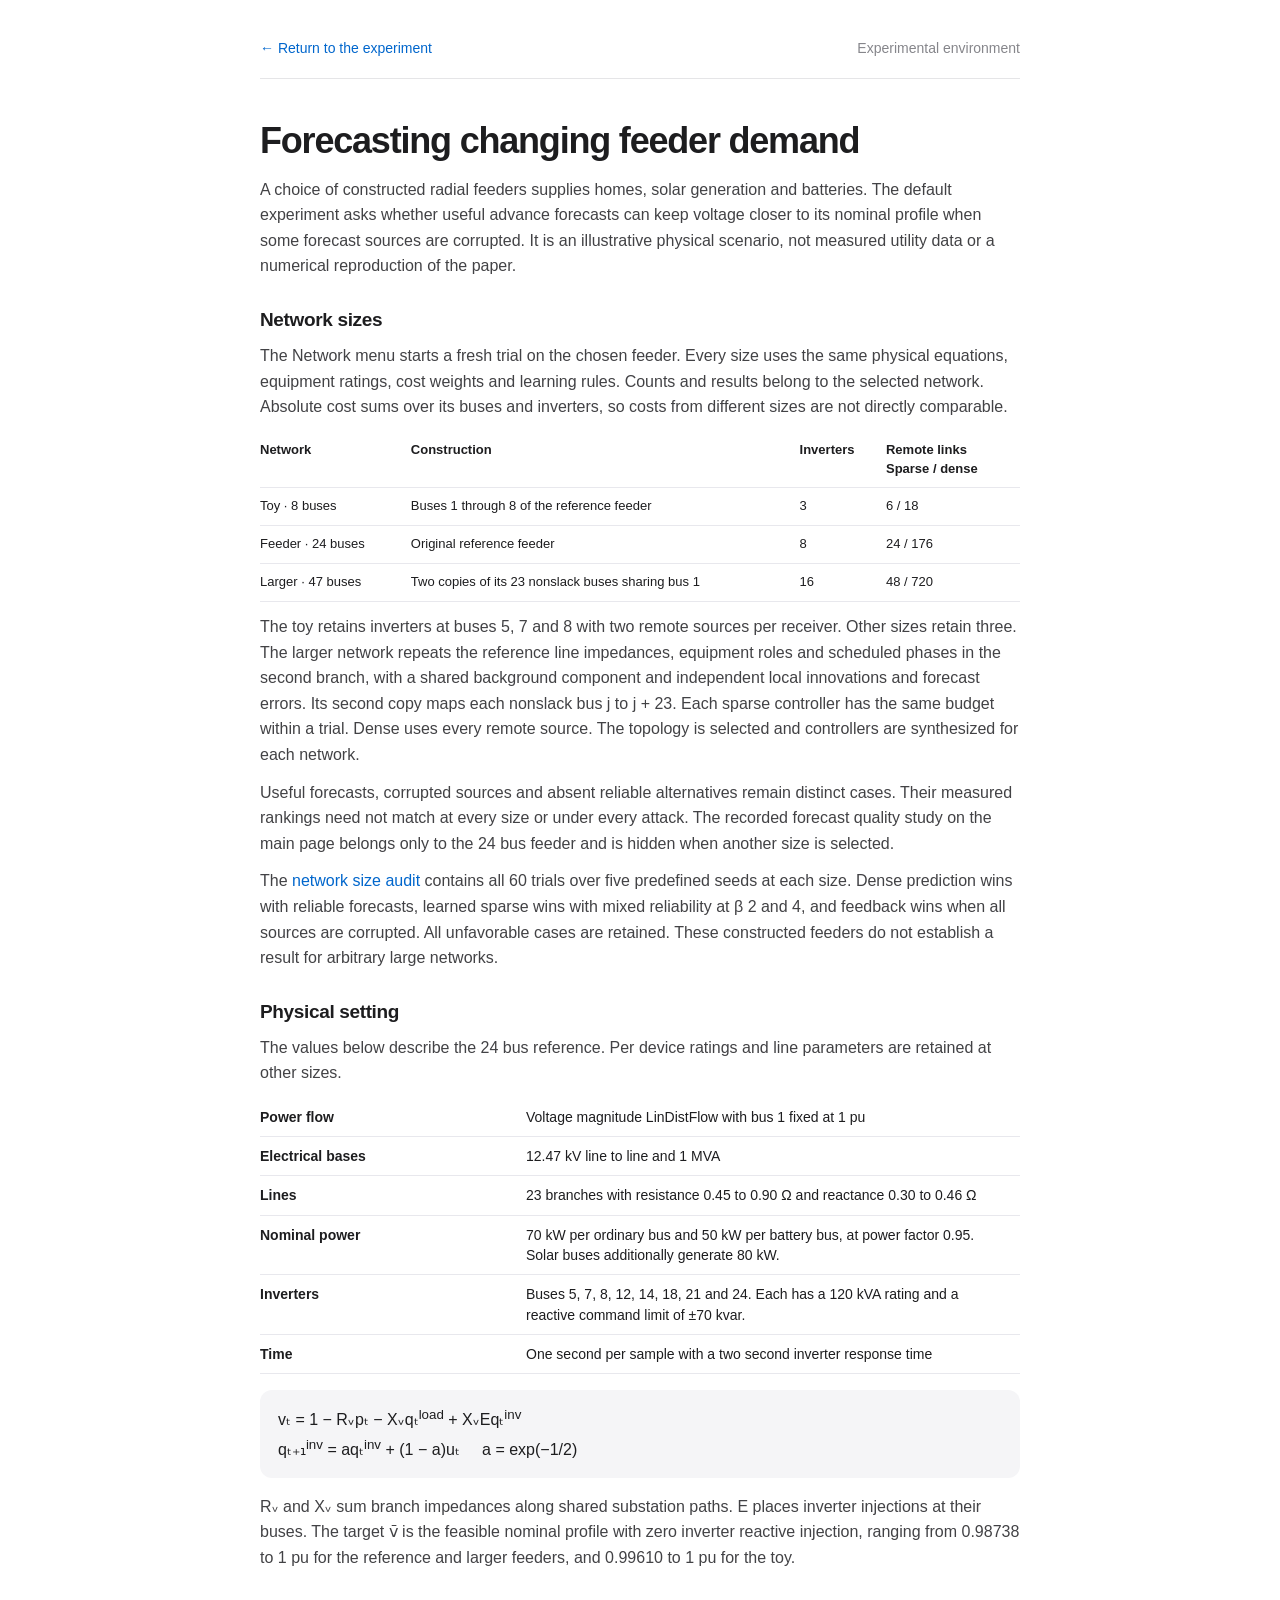
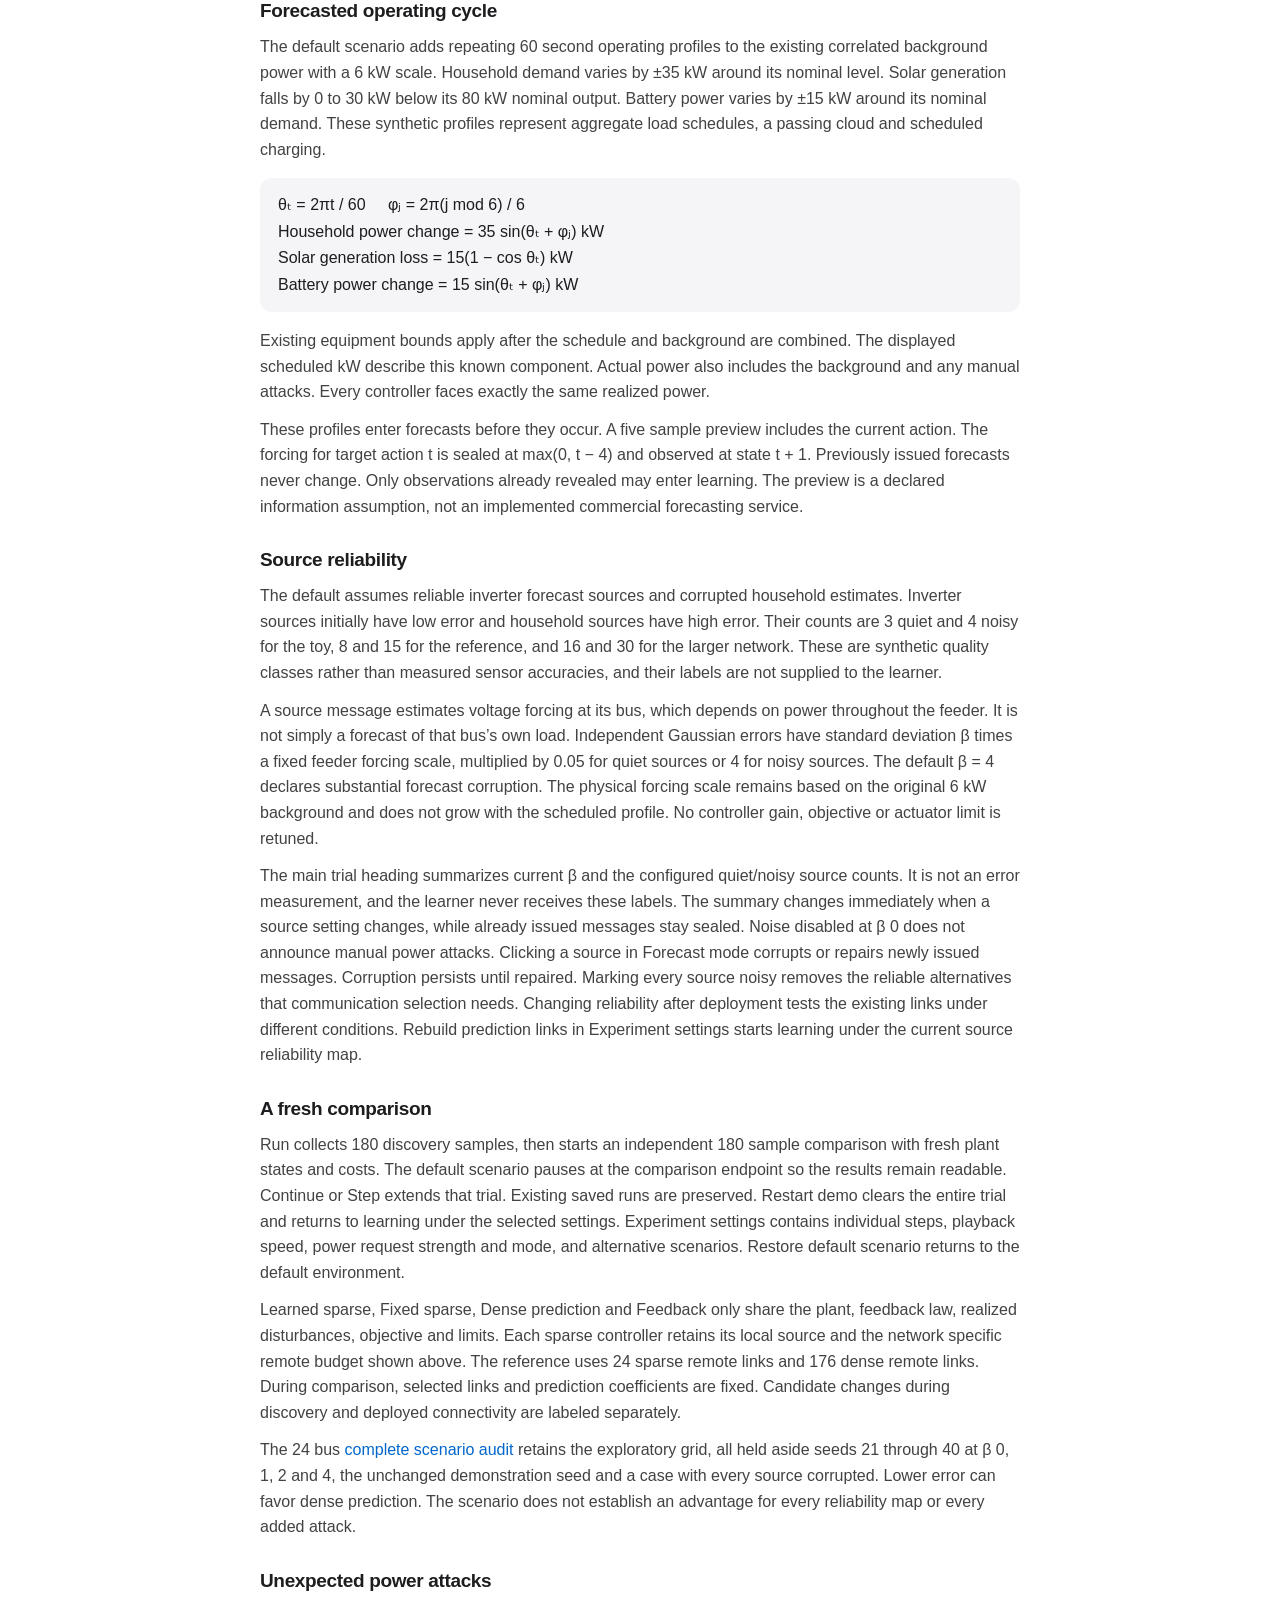
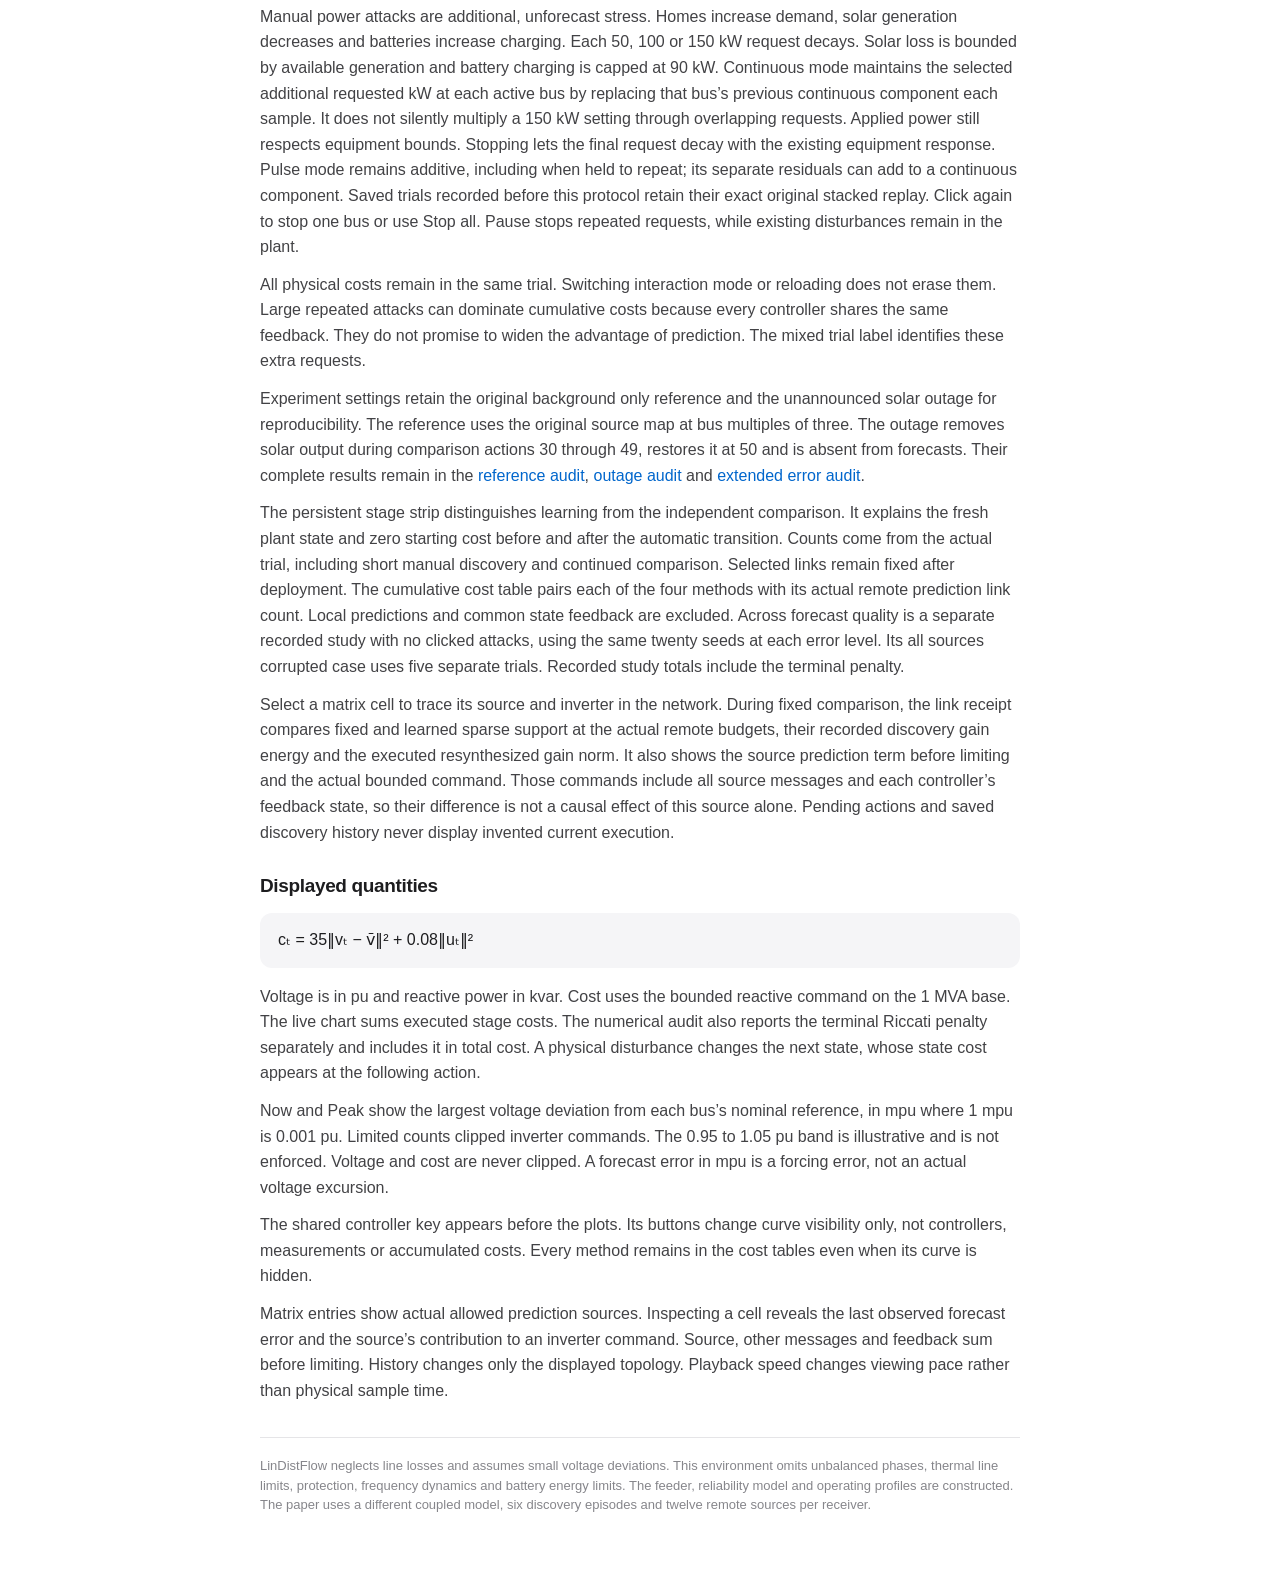
==== environment.html @ 459e8743 "Add selectable 8, 24 and 47 bus experiments with scoped replay and measured audits" ====
<!doctype html>
<html lang="en">
<head>
<meta charset="utf-8">
<meta name="viewport" content="width=device-width, initial-scale=1">
<meta name="description" content="Experimental environment for the interactive LinDistFlow feeder demo.">
<title>Experimental environment · Keeping the Grid Steady</title>
<style>
:root{font-family:-apple-system,BlinkMacSystemFont,"Segoe UI",sans-serif;color:#1d1d1f;background:#fff;font-synthesis:none}*{box-sizing:border-box}body{margin:0;padding:40px 24px 60px}main{max-width:760px;margin:auto}nav{display:flex;justify-content:space-between;align-items:center;font-size:14px;border-bottom:1px solid #e5e5e7;padding-bottom:22px;margin-bottom:42px}a{color:#0066cc;text-decoration:none}a:hover{text-decoration:underline}nav span{color:#86868b}h1{font-size:36px;letter-spacing:-1.2px;line-height:1.1;font-weight:650;margin:0 0 16px}p{font-size:16px;line-height:1.6;margin:12px 0;color:#424245}h2{font-size:19px;letter-spacing:-.35px;margin:30px 0 10px}table{width:100%;border-collapse:collapse;font-size:14px;line-height:1.45}th,td{text-align:left;vertical-align:top;border-bottom:1px solid #e8e8ed;padding:9px 12px 9px 0}th{font-weight:600;width:35%}.network-scenarios th{width:auto}.network-scenarios{font-size:13px}.equation{font-size:16px;line-height:1.65;background:#f5f5f7;border-radius:12px;padding:14px 18px;margin:16px 0;font-variant-numeric:tabular-nums}footer{margin-top:34px;padding-top:18px;border-top:1px solid #e5e5e7;color:#86868b;font-size:13px;line-height:1.5}@media(max-width:520px){body{padding:24px 20px}h1{font-size:30px}nav{margin-bottom:30px}th{width:40%}.equation{font-size:14px;overflow-x:auto}}@media print{body{padding:0}nav{margin-bottom:20px}h1{font-size:28px}h2{margin-top:20px}p{font-size:11pt}table,footer{font-size:10pt}.equation{font-size:11pt}a{color:inherit}main{max-width:none}}
</style>
</head>
<body><main>
<nav><a href="./">← Return to the experiment</a><span>Experimental environment</span></nav>
<h1>Forecasting changing feeder demand</h1>
<p>A choice of constructed radial feeders supplies homes, solar generation and batteries. The default experiment asks whether useful advance forecasts can keep voltage closer to its nominal profile when some forecast sources are corrupted. It is an illustrative physical scenario, not measured utility data or a numerical reproduction of the paper.</p>
<h2>Network sizes</h2>
<p>The Network menu starts a fresh trial on the chosen feeder. Every size uses the same physical equations, equipment ratings, cost weights and learning rules. Counts and results belong to the selected network. Absolute cost sums over its buses and inverters, so costs from different sizes are not directly comparable.</p>
<table class="network-scenarios" aria-label="Network scenarios"><thead><tr><th>Network</th><th>Construction</th><th>Inverters</th><th>Remote links<br>Sparse / dense</th></tr></thead><tbody>
<tr><td>Toy · 8 buses</td><td>Buses 1 through 8 of the reference feeder</td><td>3</td><td>6 / 18</td></tr>
<tr><td>Feeder · 24 buses</td><td>Original reference feeder</td><td>8</td><td>24 / 176</td></tr>
<tr><td>Larger · 47 buses</td><td>Two copies of its 23 nonslack buses sharing bus 1</td><td>16</td><td>48 / 720</td></tr>
</tbody></table>
<p>The toy retains inverters at buses 5, 7 and 8 with two remote sources per receiver. Other sizes retain three. The larger network repeats the reference line impedances, equipment roles and scheduled phases in the second branch, with a shared background component and independent local innovations and forecast errors. Its second copy maps each nonslack bus j to j + 23. Each sparse controller has the same budget within a trial. Dense uses every remote source. The topology is selected and controllers are synthesized for each network.</p>
<p>Useful forecasts, corrupted sources and absent reliable alternatives remain distinct cases. Their measured rankings need not match at every size or under every attack. The recorded forecast quality study on the main page belongs only to the 24 bus feeder and is hidden when another size is selected.</p>
<p>The <a href="benchmark-network-scenarios.json">network size audit</a> contains all 60 trials over five predefined seeds at each size. Dense prediction wins with reliable forecasts, learned sparse wins with mixed reliability at β 2 and 4, and feedback wins when all sources are corrupted. All unfavorable cases are retained. These constructed feeders do not establish a result for arbitrary large networks.</p>
<h2>Physical setting</h2>
<p>The values below describe the 24 bus reference. Per device ratings and line parameters are retained at other sizes.</p>
<table aria-label="Feeder parameters">
<tr><th>Power flow</th><td>Voltage magnitude LinDistFlow with bus 1 fixed at 1 pu</td></tr>
<tr><th>Electrical bases</th><td>12.47 kV line to line and 1 MVA</td></tr>
<tr><th>Lines</th><td>23 branches with resistance 0.45 to 0.90 Ω and reactance 0.30 to 0.46 Ω</td></tr>
<tr><th>Nominal power</th><td>70 kW per ordinary bus and 50 kW per battery bus, at power factor 0.95. Solar buses additionally generate 80 kW.</td></tr>
<tr><th>Inverters</th><td>Buses 5, 7, 8, 12, 14, 18, 21 and 24. Each has a 120 kVA rating and a reactive command limit of ±70 kvar.</td></tr>
<tr><th>Time</th><td>One second per sample with a two second inverter response time</td></tr>
</table>
<div class="equation">vₜ = 1 − Rᵥpₜ − Xᵥqₜ<sup>load</sup> + XᵥEqₜ<sup>inv</sup><br>qₜ₊₁<sup>inv</sup> = aqₜ<sup>inv</sup> + (1 − a)uₜ &nbsp; &nbsp; a = exp(−1/2)</div>
<p>Rᵥ and Xᵥ sum branch impedances along shared substation paths. E places inverter injections at their buses. The target v̄ is the feasible nominal profile with zero inverter reactive injection, ranging from 0.98738 to 1 pu for the reference and larger feeders, and 0.99610 to 1 pu for the toy.</p>
<h2>Forecasted operating cycle</h2>
<p>The default scenario adds repeating 60 second operating profiles to the existing correlated background power with a 6 kW scale. Household demand varies by ±35 kW around its nominal level. Solar generation falls by 0 to 30 kW below its 80 kW nominal output. Battery power varies by ±15 kW around its nominal demand. These synthetic profiles represent aggregate load schedules, a passing cloud and scheduled charging.</p>
<div class="equation">θₜ = 2πt / 60 &nbsp; &nbsp; φⱼ = 2π(j mod 6) / 6<br>Household power change = 35 sin(θₜ + φⱼ) kW<br>Solar generation loss = 15(1 − cos θₜ) kW<br>Battery power change = 15 sin(θₜ + φⱼ) kW</div>
<p>Existing equipment bounds apply after the schedule and background are combined. The displayed scheduled kW describe this known component. Actual power also includes the background and any manual attacks. Every controller faces exactly the same realized power.</p>
<p>These profiles enter forecasts before they occur. A five sample preview includes the current action. The forcing for target action t is sealed at max(0, t − 4) and observed at state t + 1. Previously issued forecasts never change. Only observations already revealed may enter learning. The preview is a declared information assumption, not an implemented commercial forecasting service.</p>
<h2>Source reliability</h2>
<p>The default assumes reliable inverter forecast sources and corrupted household estimates. Inverter sources initially have low error and household sources have high error. Their counts are 3 quiet and 4 noisy for the toy, 8 and 15 for the reference, and 16 and 30 for the larger network. These are synthetic quality classes rather than measured sensor accuracies, and their labels are not supplied to the learner.</p>
<p>A source message estimates voltage forcing at its bus, which depends on power throughout the feeder. It is not simply a forecast of that bus’s own load. Independent Gaussian errors have standard deviation β times a fixed feeder forcing scale, multiplied by 0.05 for quiet sources or 4 for noisy sources. The default β = 4 declares substantial forecast corruption. The physical forcing scale remains based on the original 6 kW background and does not grow with the scheduled profile. No controller gain, objective or actuator limit is retuned.</p>
<p>The main trial heading summarizes current β and the configured quiet/noisy source counts. It is not an error measurement, and the learner never receives these labels. The summary changes immediately when a source setting changes, while already issued messages stay sealed. Noise disabled at β 0 does not announce manual power attacks. Clicking a source in Forecast mode corrupts or repairs newly issued messages. Corruption persists until repaired. Marking every source noisy removes the reliable alternatives that communication selection needs. Changing reliability after deployment tests the existing links under different conditions. Rebuild prediction links in Experiment settings starts learning under the current source reliability map.</p>
<h2>A fresh comparison</h2>
<p>Run collects 180 discovery samples, then starts an independent 180 sample comparison with fresh plant states and costs. The default scenario pauses at the comparison endpoint so the results remain readable. Continue or Step extends that trial. Existing saved runs are preserved. Restart demo clears the entire trial and returns to learning under the selected settings. Experiment settings contains individual steps, playback speed, power request strength and mode, and alternative scenarios. Restore default scenario returns to the default environment.</p>
<p>Learned sparse, Fixed sparse, Dense prediction and Feedback only share the plant, feedback law, realized disturbances, objective and limits. Each sparse controller retains its local source and the network specific remote budget shown above. The reference uses 24 sparse remote links and 176 dense remote links. During comparison, selected links and prediction coefficients are fixed. Candidate changes during discovery and deployed connectivity are labeled separately.</p>
<p>The 24 bus <a href="benchmark-forecasted-scenario.json">complete scenario audit</a> retains the exploratory grid, all held aside seeds 21 through 40 at β 0, 1, 2 and 4, the unchanged demonstration seed and a case with every source corrupted. Lower error can favor dense prediction. The scenario does not establish an advantage for every reliability map or every added attack.</p>
<h2>Unexpected power attacks</h2>
<p>Manual power attacks are additional, unforecast stress. Homes increase demand, solar generation decreases and batteries increase charging. Each 50, 100 or 150 kW request decays. Solar loss is bounded by available generation and battery charging is capped at 90 kW. Continuous mode maintains the selected additional requested kW at each active bus by replacing that bus’s previous continuous component each sample. It does not silently multiply a 150 kW setting through overlapping requests. Applied power still respects equipment bounds. Stopping lets the final request decay with the existing equipment response. Pulse mode remains additive, including when held to repeat; its separate residuals can add to a continuous component. Saved trials recorded before this protocol retain their exact original stacked replay. Click again to stop one bus or use Stop all. Pause stops repeated requests, while existing disturbances remain in the plant.</p>
<p>All physical costs remain in the same trial. Switching interaction mode or reloading does not erase them. Large repeated attacks can dominate cumulative costs because every controller shares the same feedback. They do not promise to widen the advantage of prediction. The mixed trial label identifies these extra requests.</p>
<p>Experiment settings retain the original background only reference and the unannounced solar outage for reproducibility. The reference uses the original source map at bus multiples of three. The outage removes solar output during comparison actions 30 through 49, restores it at 50 and is absent from forecasts. Their complete results remain in the <a href="benchmark-communication.json">reference audit</a>, <a href="benchmark-stress.json">outage audit</a> and <a href="benchmark-forecast-stress.json">extended error audit</a>.</p>
<p>The persistent stage strip distinguishes learning from the independent comparison. It explains the fresh plant state and zero starting cost before and after the automatic transition. Counts come from the actual trial, including short manual discovery and continued comparison. Selected links remain fixed after deployment. The cumulative cost table pairs each of the four methods with its actual remote prediction link count. Local predictions and common state feedback are excluded. Across forecast quality is a separate recorded study with no clicked attacks, using the same twenty seeds at each error level. Its all sources corrupted case uses five separate trials. Recorded study totals include the terminal penalty.</p>
<p>Select a matrix cell to trace its source and inverter in the network. During fixed comparison, the link receipt compares fixed and learned sparse support at the actual remote budgets, their recorded discovery gain energy and the executed resynthesized gain norm. It also shows the source prediction term before limiting and the actual bounded command. Those commands include all source messages and each controller’s feedback state, so their difference is not a causal effect of this source alone. Pending actions and saved discovery history never display invented current execution.</p>
<h2>Displayed quantities</h2>
<div class="equation">cₜ = 35‖vₜ − v̄‖² + 0.08‖uₜ‖²</div>
<p>Voltage is in pu and reactive power in kvar. Cost uses the bounded reactive command on the 1 MVA base. The live chart sums executed stage costs. The numerical audit also reports the terminal Riccati penalty separately and includes it in total cost. A physical disturbance changes the next state, whose state cost appears at the following action.</p>
<p>Now and Peak show the largest voltage deviation from each bus’s nominal reference, in mpu where 1 mpu is 0.001 pu. Limited counts clipped inverter commands. The 0.95 to 1.05 pu band is illustrative and is not enforced. Voltage and cost are never clipped. A forecast error in mpu is a forcing error, not an actual voltage excursion.</p>
<p>The shared controller key appears before the plots. Its buttons change curve visibility only, not controllers, measurements or accumulated costs. Every method remains in the cost tables even when its curve is hidden.</p>
<p>Matrix entries show actual allowed prediction sources. Inspecting a cell reveals the last observed forecast error and the source’s contribution to an inverter command. Source, other messages and feedback sum before limiting. History changes only the displayed topology. Playback speed changes viewing pace rather than physical sample time.</p>
<footer>LinDistFlow neglects line losses and assumes small voltage deviations. This environment omits unbalanced phases, thermal line limits, protection, frequency dynamics and battery energy limits. The feeder, reliability model and operating profiles are constructed. The paper uses a different coupled model, six discovery episodes and twelve remote sources per receiver.</footer>
</main></body></html>
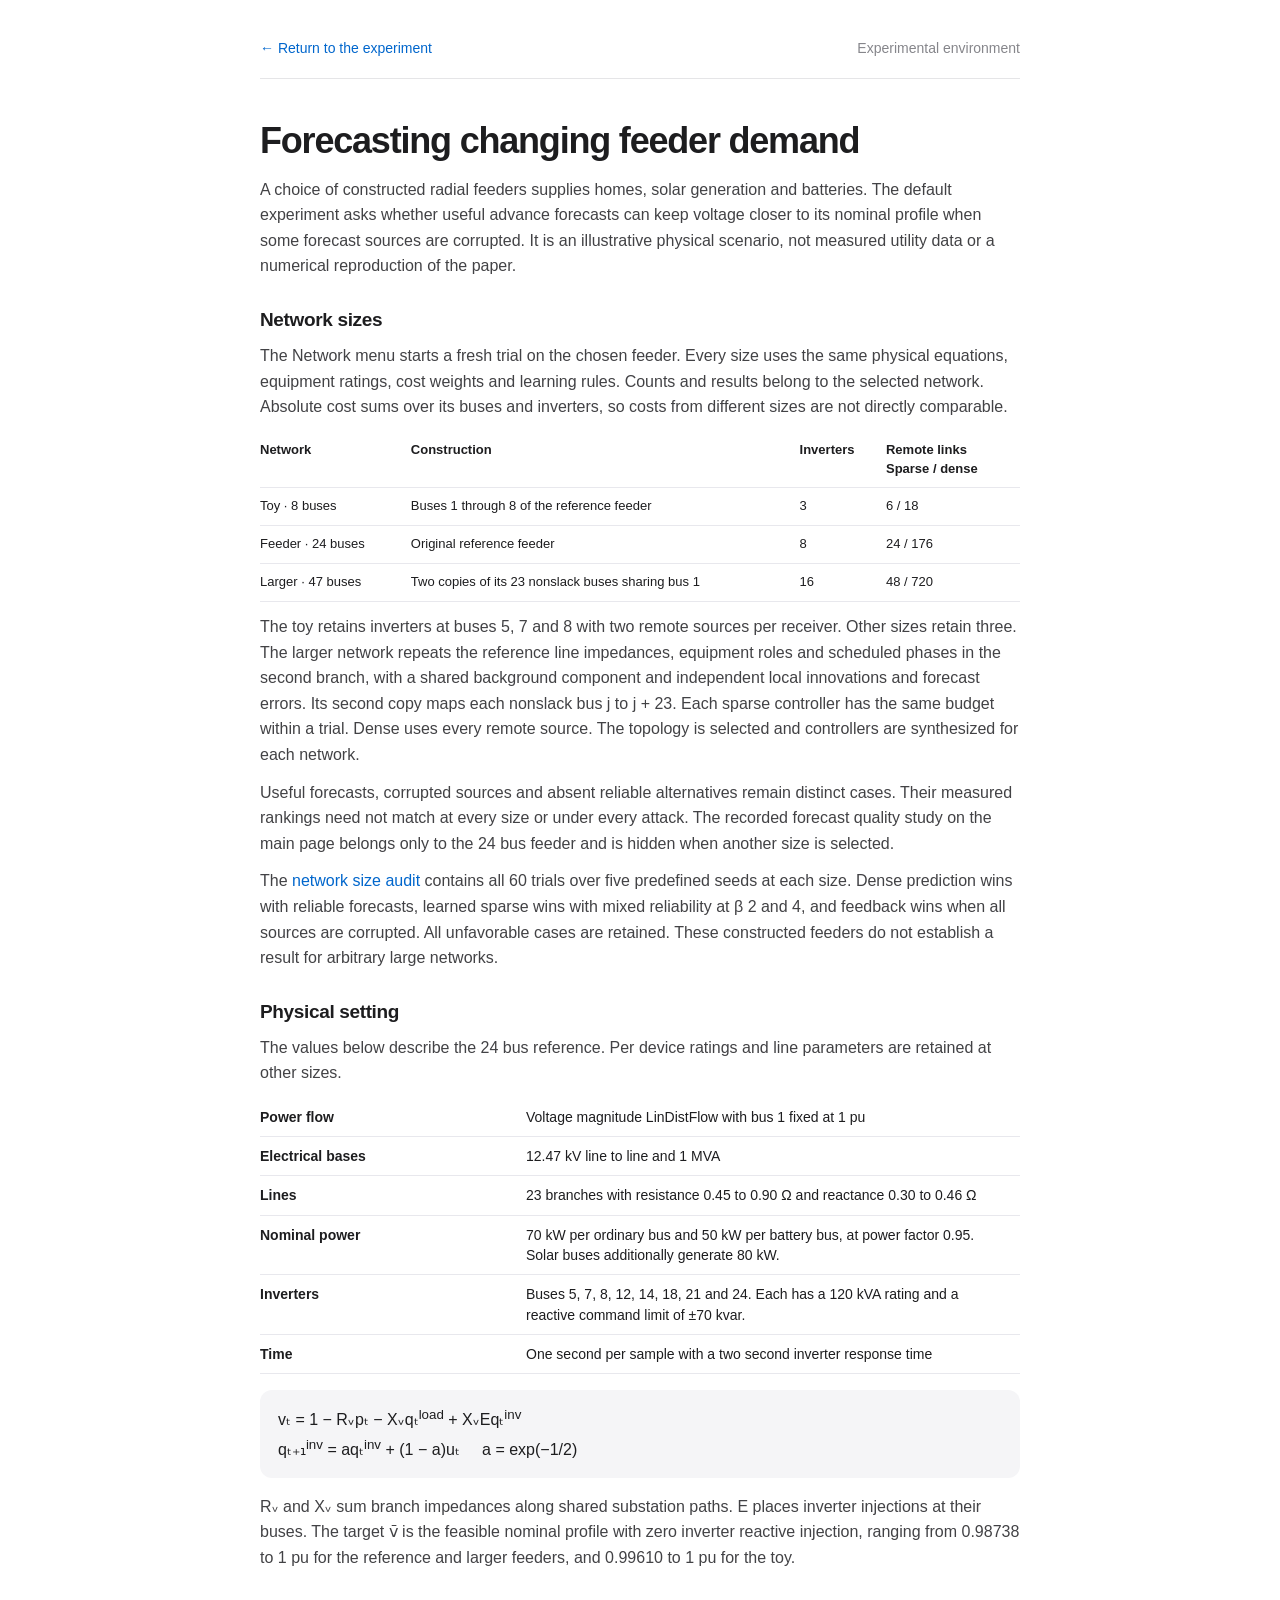
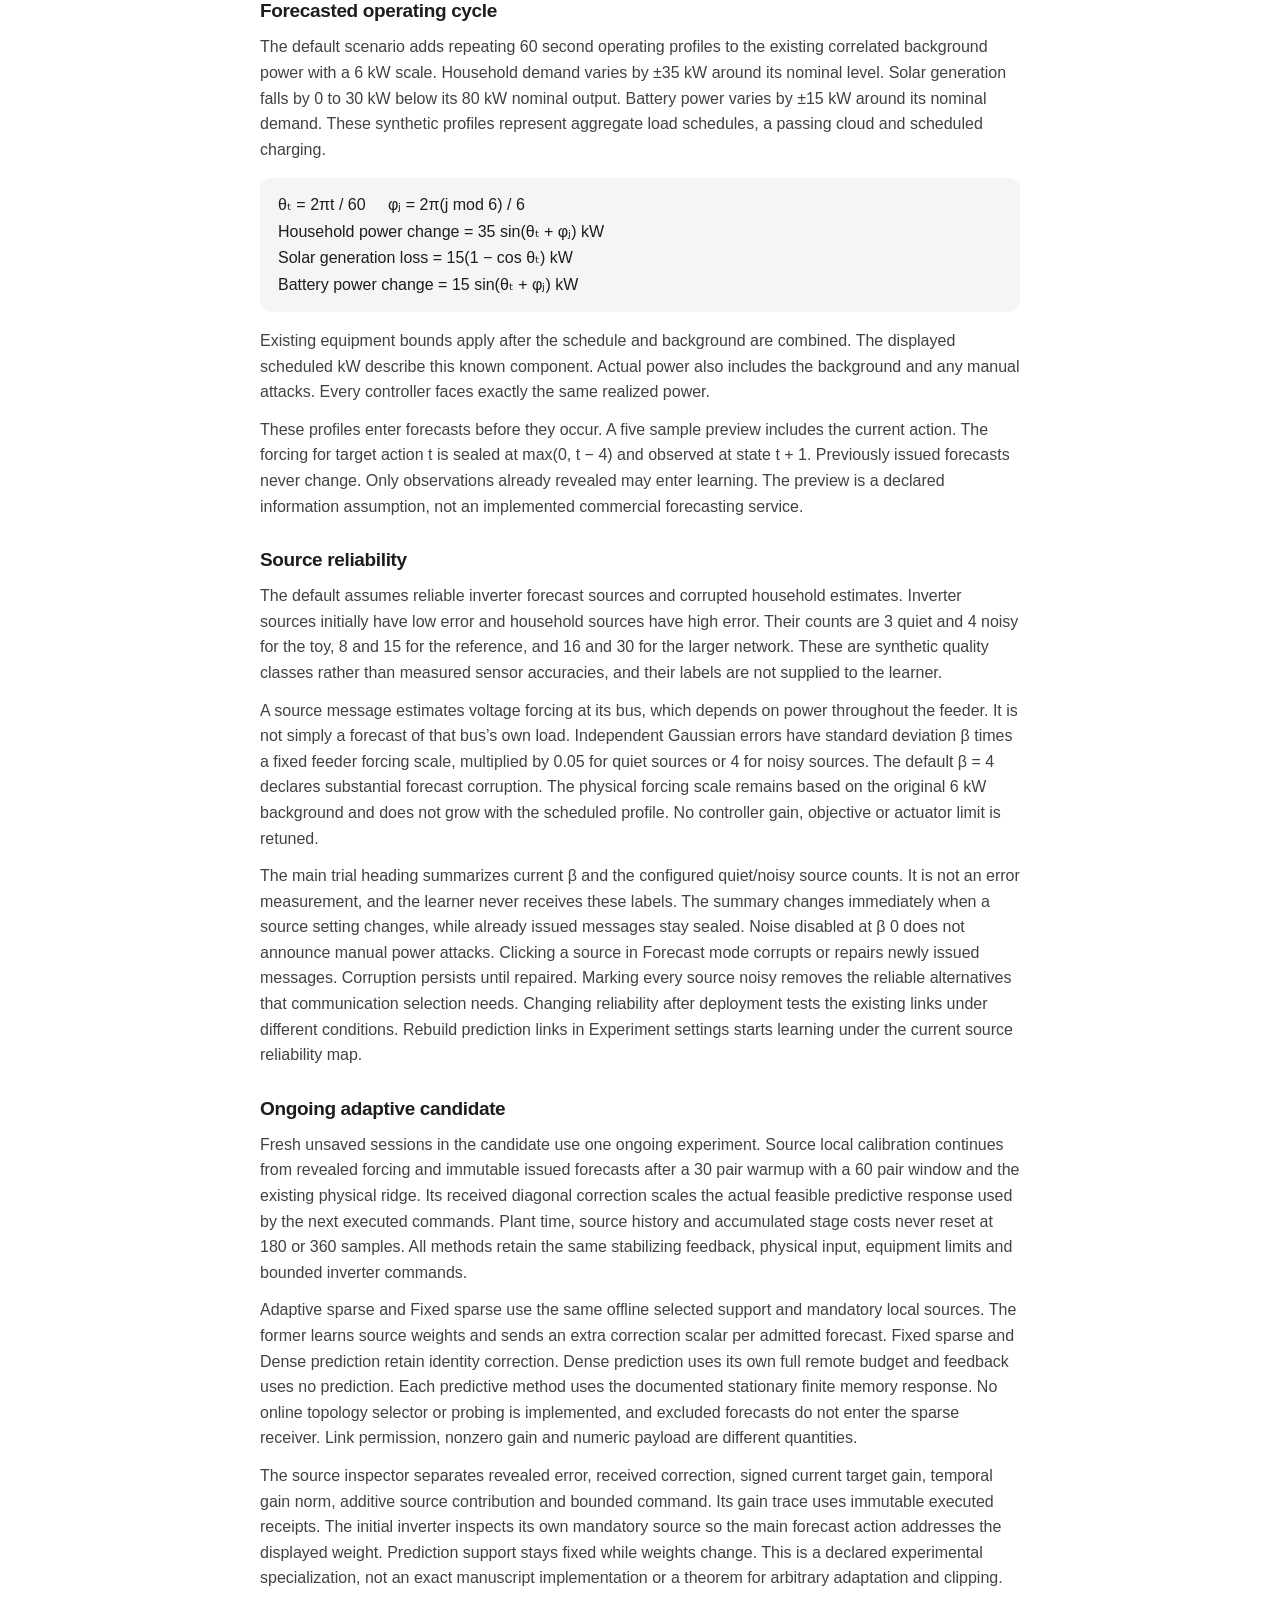
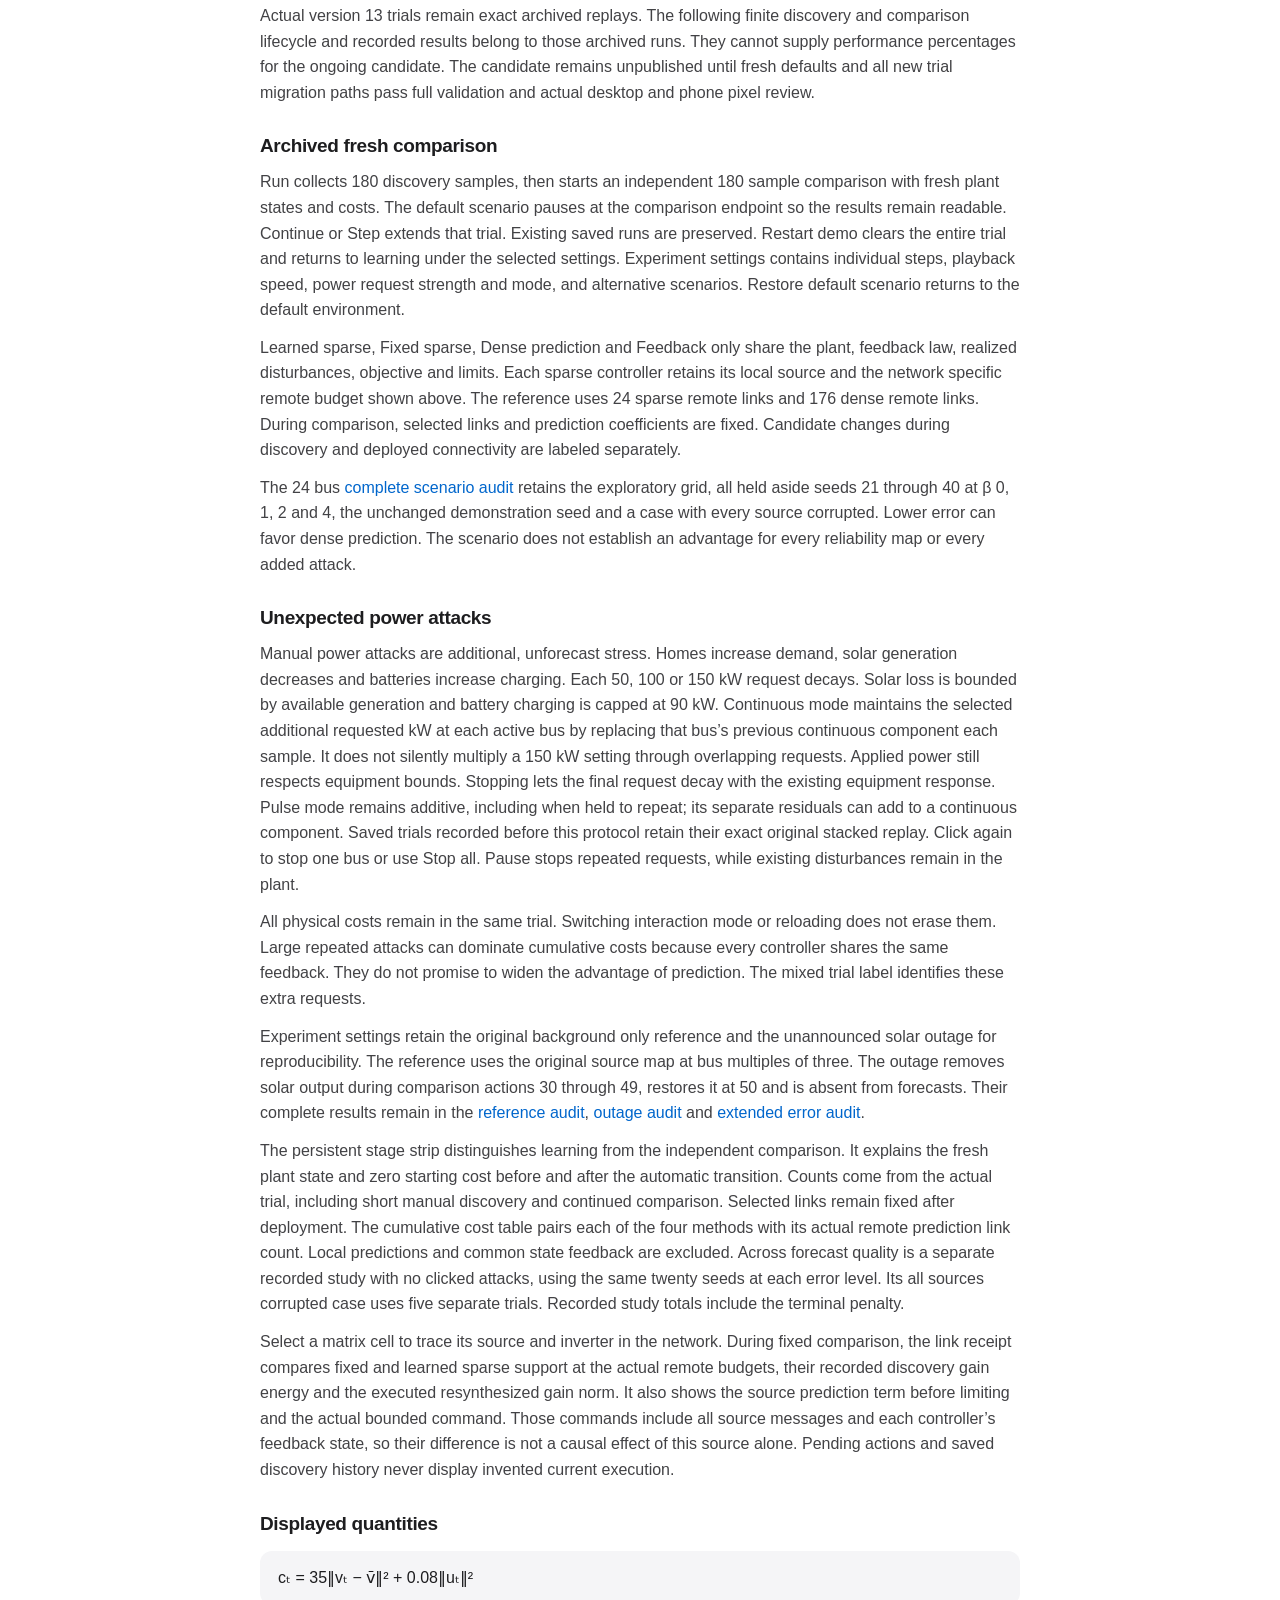
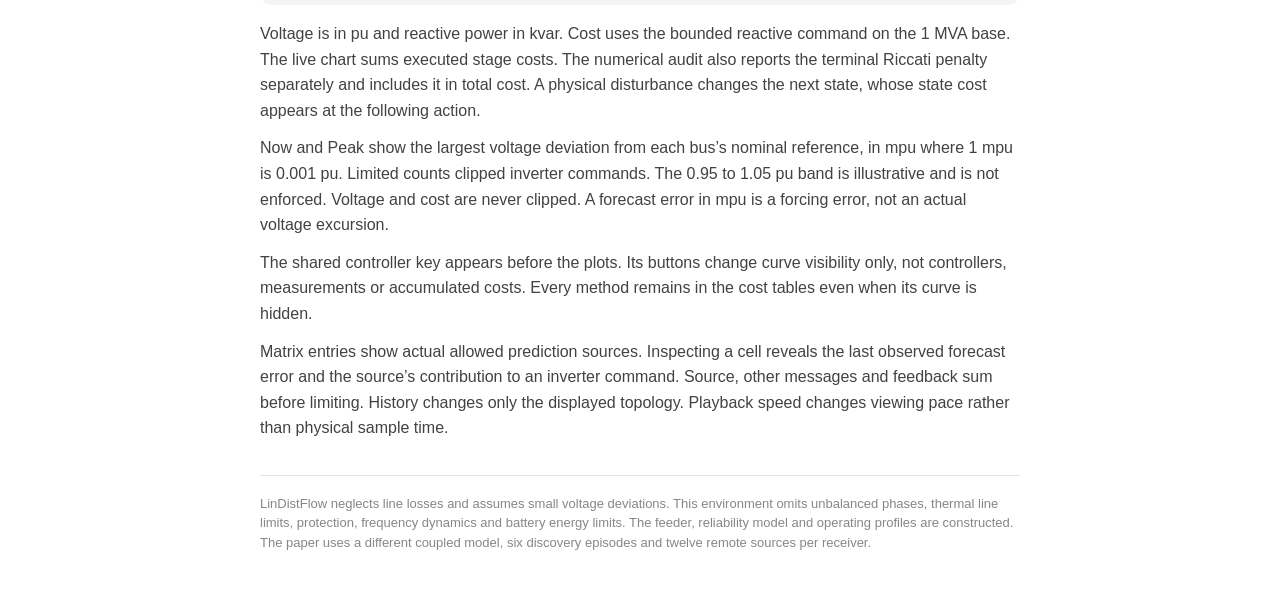
==== commit c5653d2b: "Execute ongoing response adaptation in fresh unsaved sessions" ====
--- a/environment.html
+++ b/environment.html
@@ -44,7 +44,12 @@
 <p>The default assumes reliable inverter forecast sources and corrupted household estimates. Inverter sources initially have low error and household sources have high error. Their counts are 3 quiet and 4 noisy for the toy, 8 and 15 for the reference, and 16 and 30 for the larger network. These are synthetic quality classes rather than measured sensor accuracies, and their labels are not supplied to the learner.</p>
 <p>A source message estimates voltage forcing at its bus, which depends on power throughout the feeder. It is not simply a forecast of that bus’s own load. Independent Gaussian errors have standard deviation β times a fixed feeder forcing scale, multiplied by 0.05 for quiet sources or 4 for noisy sources. The default β = 4 declares substantial forecast corruption. The physical forcing scale remains based on the original 6 kW background and does not grow with the scheduled profile. No controller gain, objective or actuator limit is retuned.</p>
 <p>The main trial heading summarizes current β and the configured quiet/noisy source counts. It is not an error measurement, and the learner never receives these labels. The summary changes immediately when a source setting changes, while already issued messages stay sealed. Noise disabled at β 0 does not announce manual power attacks. Clicking a source in Forecast mode corrupts or repairs newly issued messages. Corruption persists until repaired. Marking every source noisy removes the reliable alternatives that communication selection needs. Changing reliability after deployment tests the existing links under different conditions. Rebuild prediction links in Experiment settings starts learning under the current source reliability map.</p>
-<h2>A fresh comparison</h2>
+<h2>Ongoing adaptive candidate</h2>
+<p>Fresh unsaved sessions in the candidate use one ongoing experiment. Source local calibration continues from revealed forcing and immutable issued forecasts after a 30 pair warmup with a 60 pair window and the existing physical ridge. Its received diagonal correction scales the actual feasible predictive response used by the next executed commands. Plant time, source history and accumulated stage costs never reset at 180 or 360 samples. All methods retain the same stabilizing feedback, physical input, equipment limits and bounded inverter commands.</p>
+<p>Adaptive sparse and Fixed sparse use the same offline selected support and mandatory local sources. The former learns source weights and sends an extra correction scalar per admitted forecast. Fixed sparse and Dense prediction retain identity correction. Dense prediction uses its own full remote budget and feedback uses no prediction. Each predictive method uses the documented stationary finite memory response. No online topology selector or probing is implemented, and excluded forecasts do not enter the sparse receiver. Link permission, nonzero gain and numeric payload are different quantities.</p>
+<p>The source inspector separates revealed error, received correction, signed current target gain, temporal gain norm, additive source contribution and bounded command. Its gain trace uses immutable executed receipts. The initial inverter inspects its own mandatory source so the main forecast action addresses the displayed weight. Prediction support stays fixed while weights change. This is a declared experimental specialization, not an exact manuscript implementation or a theorem for arbitrary adaptation and clipping.</p>
+<p>Actual version 13 trials remain exact archived replays. The following finite discovery and comparison lifecycle and recorded results belong to those archived runs. They cannot supply performance percentages for the ongoing candidate. The candidate remains unpublished until fresh defaults and all new trial migration paths pass full validation and actual desktop and phone pixel review.</p>
+<h2>Archived fresh comparison</h2>
 <p>Run collects 180 discovery samples, then starts an independent 180 sample comparison with fresh plant states and costs. The default scenario pauses at the comparison endpoint so the results remain readable. Continue or Step extends that trial. Existing saved runs are preserved. Restart demo clears the entire trial and returns to learning under the selected settings. Experiment settings contains individual steps, playback speed, power request strength and mode, and alternative scenarios. Restore default scenario returns to the default environment.</p>
 <p>Learned sparse, Fixed sparse, Dense prediction and Feedback only share the plant, feedback law, realized disturbances, objective and limits. Each sparse controller retains its local source and the network specific remote budget shown above. The reference uses 24 sparse remote links and 176 dense remote links. During comparison, selected links and prediction coefficients are fixed. Candidate changes during discovery and deployed connectivity are labeled separately.</p>
 <p>The 24 bus <a href="benchmark-forecasted-scenario.json">complete scenario audit</a> retains the exploratory grid, all held aside seeds 21 through 40 at β 0, 1, 2 and 4, the unchanged demonstration seed and a case with every source corrupted. Lower error can favor dense prediction. The scenario does not establish an advantage for every reliability map or every added attack.</p>
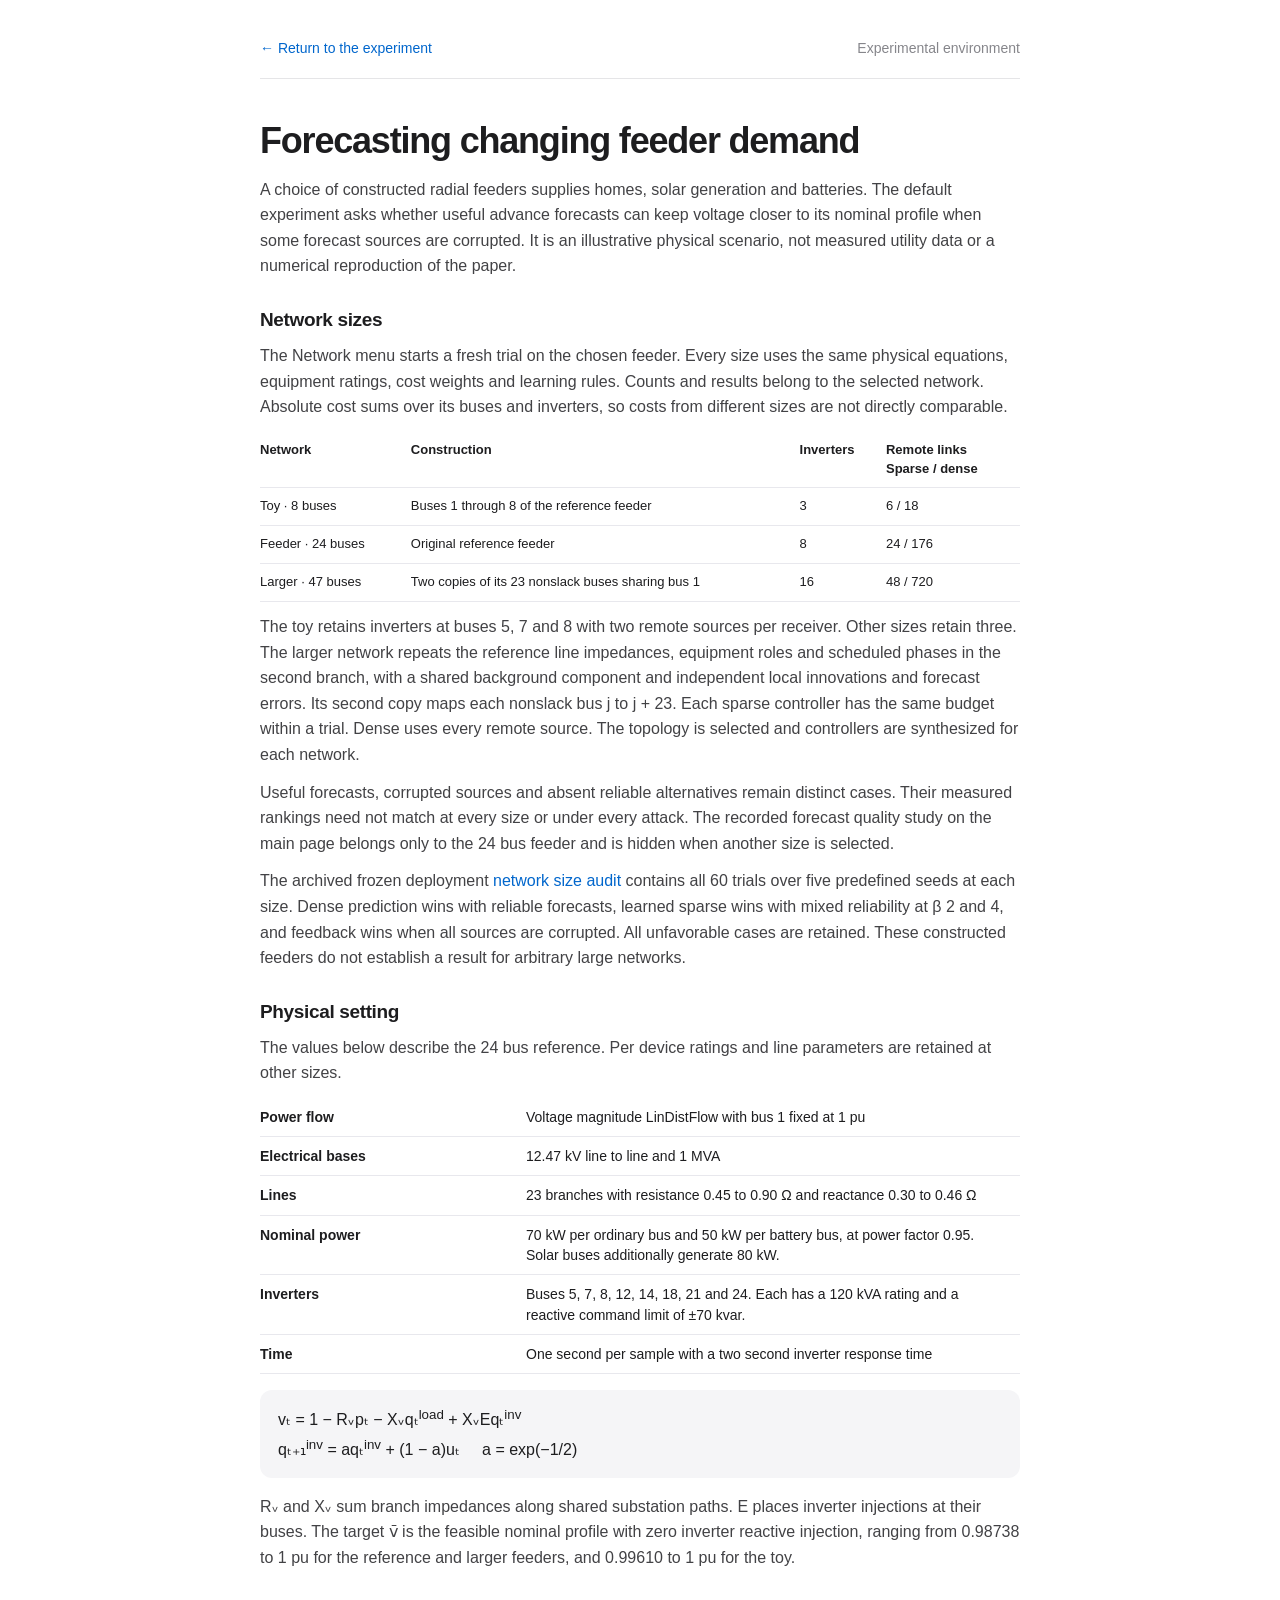
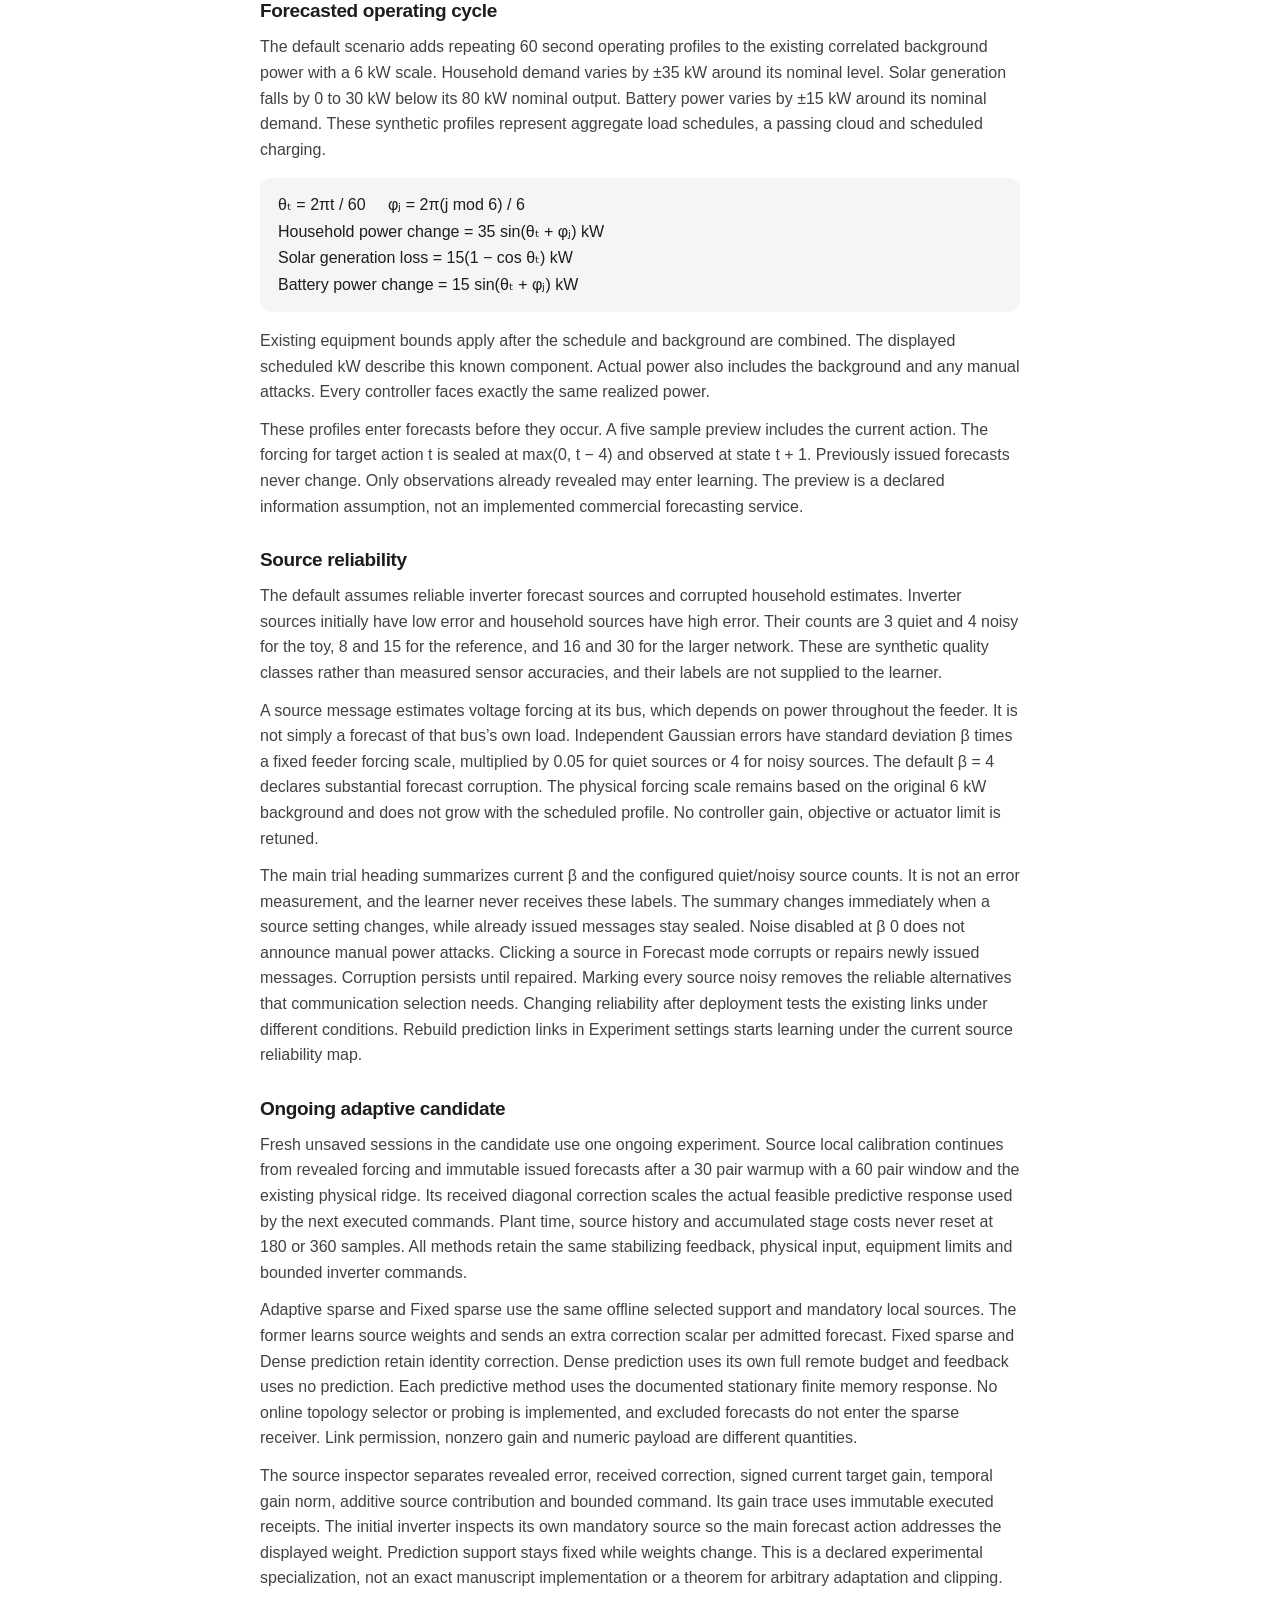
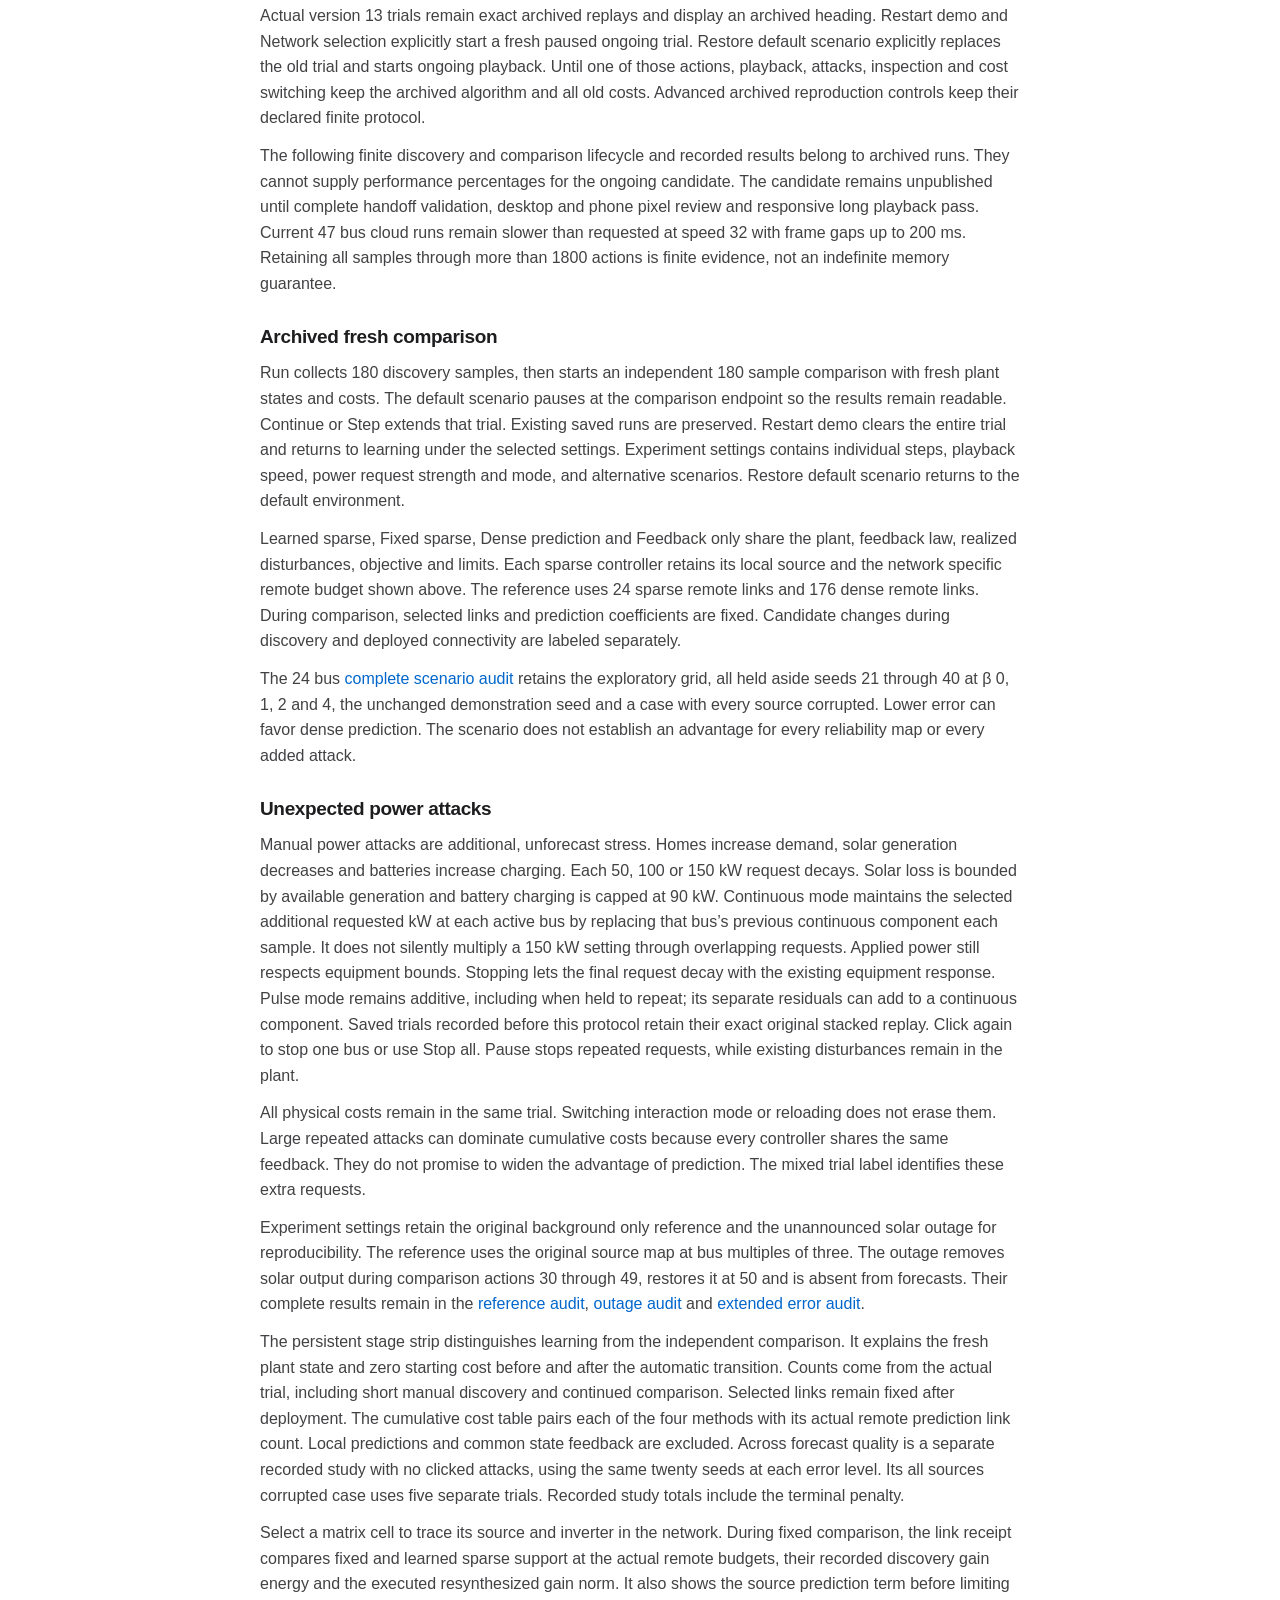
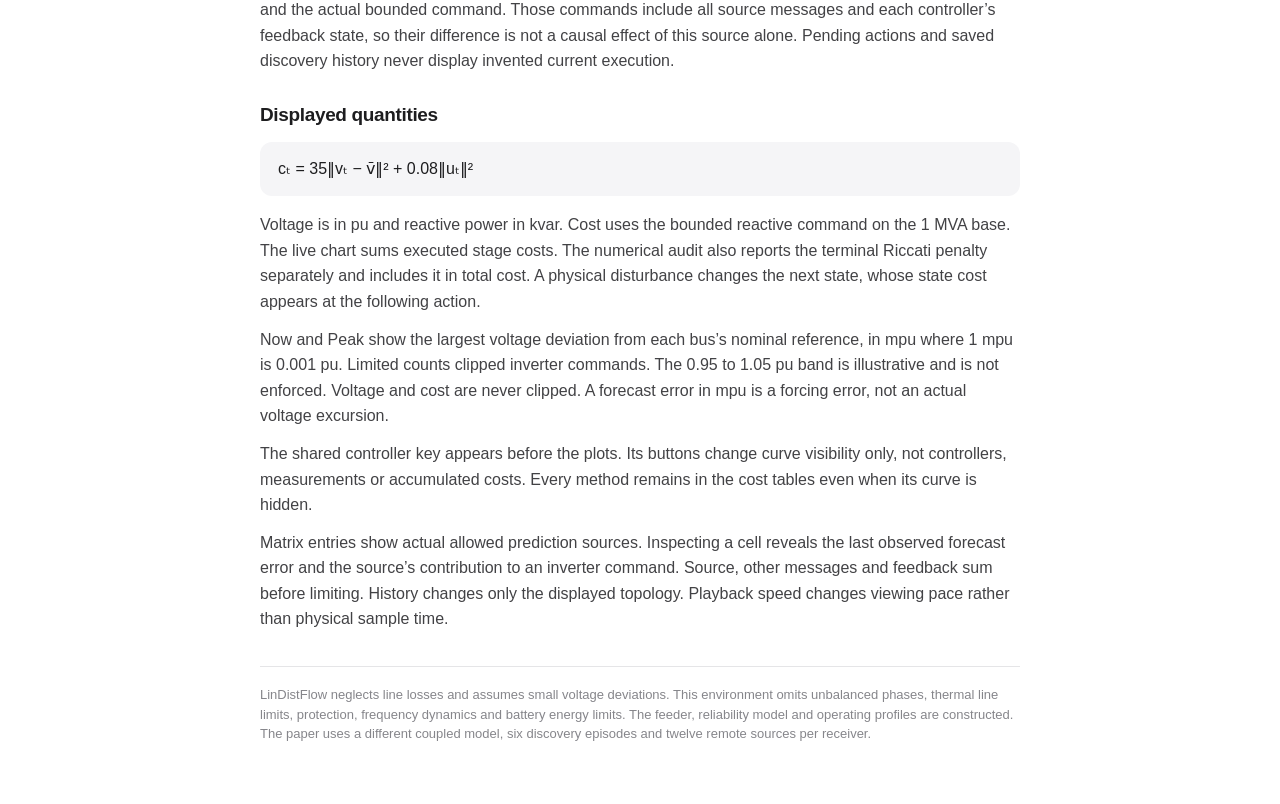
==== commit 6d5bfd54: "Start ongoing trials only on explicit archived replay handoff" ====
--- a/environment.html
+++ b/environment.html
@@ -22,7 +22,7 @@
 </tbody></table>
 <p>The toy retains inverters at buses 5, 7 and 8 with two remote sources per receiver. Other sizes retain three. The larger network repeats the reference line impedances, equipment roles and scheduled phases in the second branch, with a shared background component and independent local innovations and forecast errors. Its second copy maps each nonslack bus j to j + 23. Each sparse controller has the same budget within a trial. Dense uses every remote source. The topology is selected and controllers are synthesized for each network.</p>
 <p>Useful forecasts, corrupted sources and absent reliable alternatives remain distinct cases. Their measured rankings need not match at every size or under every attack. The recorded forecast quality study on the main page belongs only to the 24 bus feeder and is hidden when another size is selected.</p>
-<p>The <a href="benchmark-network-scenarios.json">network size audit</a> contains all 60 trials over five predefined seeds at each size. Dense prediction wins with reliable forecasts, learned sparse wins with mixed reliability at β 2 and 4, and feedback wins when all sources are corrupted. All unfavorable cases are retained. These constructed feeders do not establish a result for arbitrary large networks.</p>
+<p>The archived frozen deployment <a href="benchmark-network-scenarios.json">network size audit</a> contains all 60 trials over five predefined seeds at each size. Dense prediction wins with reliable forecasts, learned sparse wins with mixed reliability at β 2 and 4, and feedback wins when all sources are corrupted. All unfavorable cases are retained. These constructed feeders do not establish a result for arbitrary large networks.</p>
 <h2>Physical setting</h2>
 <p>The values below describe the 24 bus reference. Per device ratings and line parameters are retained at other sizes.</p>
 <table aria-label="Feeder parameters">
@@ -48,7 +48,8 @@
 <p>Fresh unsaved sessions in the candidate use one ongoing experiment. Source local calibration continues from revealed forcing and immutable issued forecasts after a 30 pair warmup with a 60 pair window and the existing physical ridge. Its received diagonal correction scales the actual feasible predictive response used by the next executed commands. Plant time, source history and accumulated stage costs never reset at 180 or 360 samples. All methods retain the same stabilizing feedback, physical input, equipment limits and bounded inverter commands.</p>
 <p>Adaptive sparse and Fixed sparse use the same offline selected support and mandatory local sources. The former learns source weights and sends an extra correction scalar per admitted forecast. Fixed sparse and Dense prediction retain identity correction. Dense prediction uses its own full remote budget and feedback uses no prediction. Each predictive method uses the documented stationary finite memory response. No online topology selector or probing is implemented, and excluded forecasts do not enter the sparse receiver. Link permission, nonzero gain and numeric payload are different quantities.</p>
 <p>The source inspector separates revealed error, received correction, signed current target gain, temporal gain norm, additive source contribution and bounded command. Its gain trace uses immutable executed receipts. The initial inverter inspects its own mandatory source so the main forecast action addresses the displayed weight. Prediction support stays fixed while weights change. This is a declared experimental specialization, not an exact manuscript implementation or a theorem for arbitrary adaptation and clipping.</p>
-<p>Actual version 13 trials remain exact archived replays. The following finite discovery and comparison lifecycle and recorded results belong to those archived runs. They cannot supply performance percentages for the ongoing candidate. The candidate remains unpublished until fresh defaults and all new trial migration paths pass full validation and actual desktop and phone pixel review.</p>
+<p>Actual version 13 trials remain exact archived replays and display an archived heading. Restart demo and Network selection explicitly start a fresh paused ongoing trial. Restore default scenario explicitly replaces the old trial and starts ongoing playback. Until one of those actions, playback, attacks, inspection and cost switching keep the archived algorithm and all old costs. Advanced archived reproduction controls keep their declared finite protocol.</p>
+<p>The following finite discovery and comparison lifecycle and recorded results belong to archived runs. They cannot supply performance percentages for the ongoing candidate. The candidate remains unpublished until complete handoff validation, desktop and phone pixel review and responsive long playback pass. Current 47 bus cloud runs remain slower than requested at speed 32 with frame gaps up to 200 ms. Retaining all samples through more than 1800 actions is finite evidence, not an indefinite memory guarantee.</p>
 <h2>Archived fresh comparison</h2>
 <p>Run collects 180 discovery samples, then starts an independent 180 sample comparison with fresh plant states and costs. The default scenario pauses at the comparison endpoint so the results remain readable. Continue or Step extends that trial. Existing saved runs are preserved. Restart demo clears the entire trial and returns to learning under the selected settings. Experiment settings contains individual steps, playback speed, power request strength and mode, and alternative scenarios. Restore default scenario returns to the default environment.</p>
 <p>Learned sparse, Fixed sparse, Dense prediction and Feedback only share the plant, feedback law, realized disturbances, objective and limits. Each sparse controller retains its local source and the network specific remote budget shown above. The reference uses 24 sparse remote links and 176 dense remote links. During comparison, selected links and prediction coefficients are fixed. Candidate changes during discovery and deployed connectivity are labeled separately.</p>
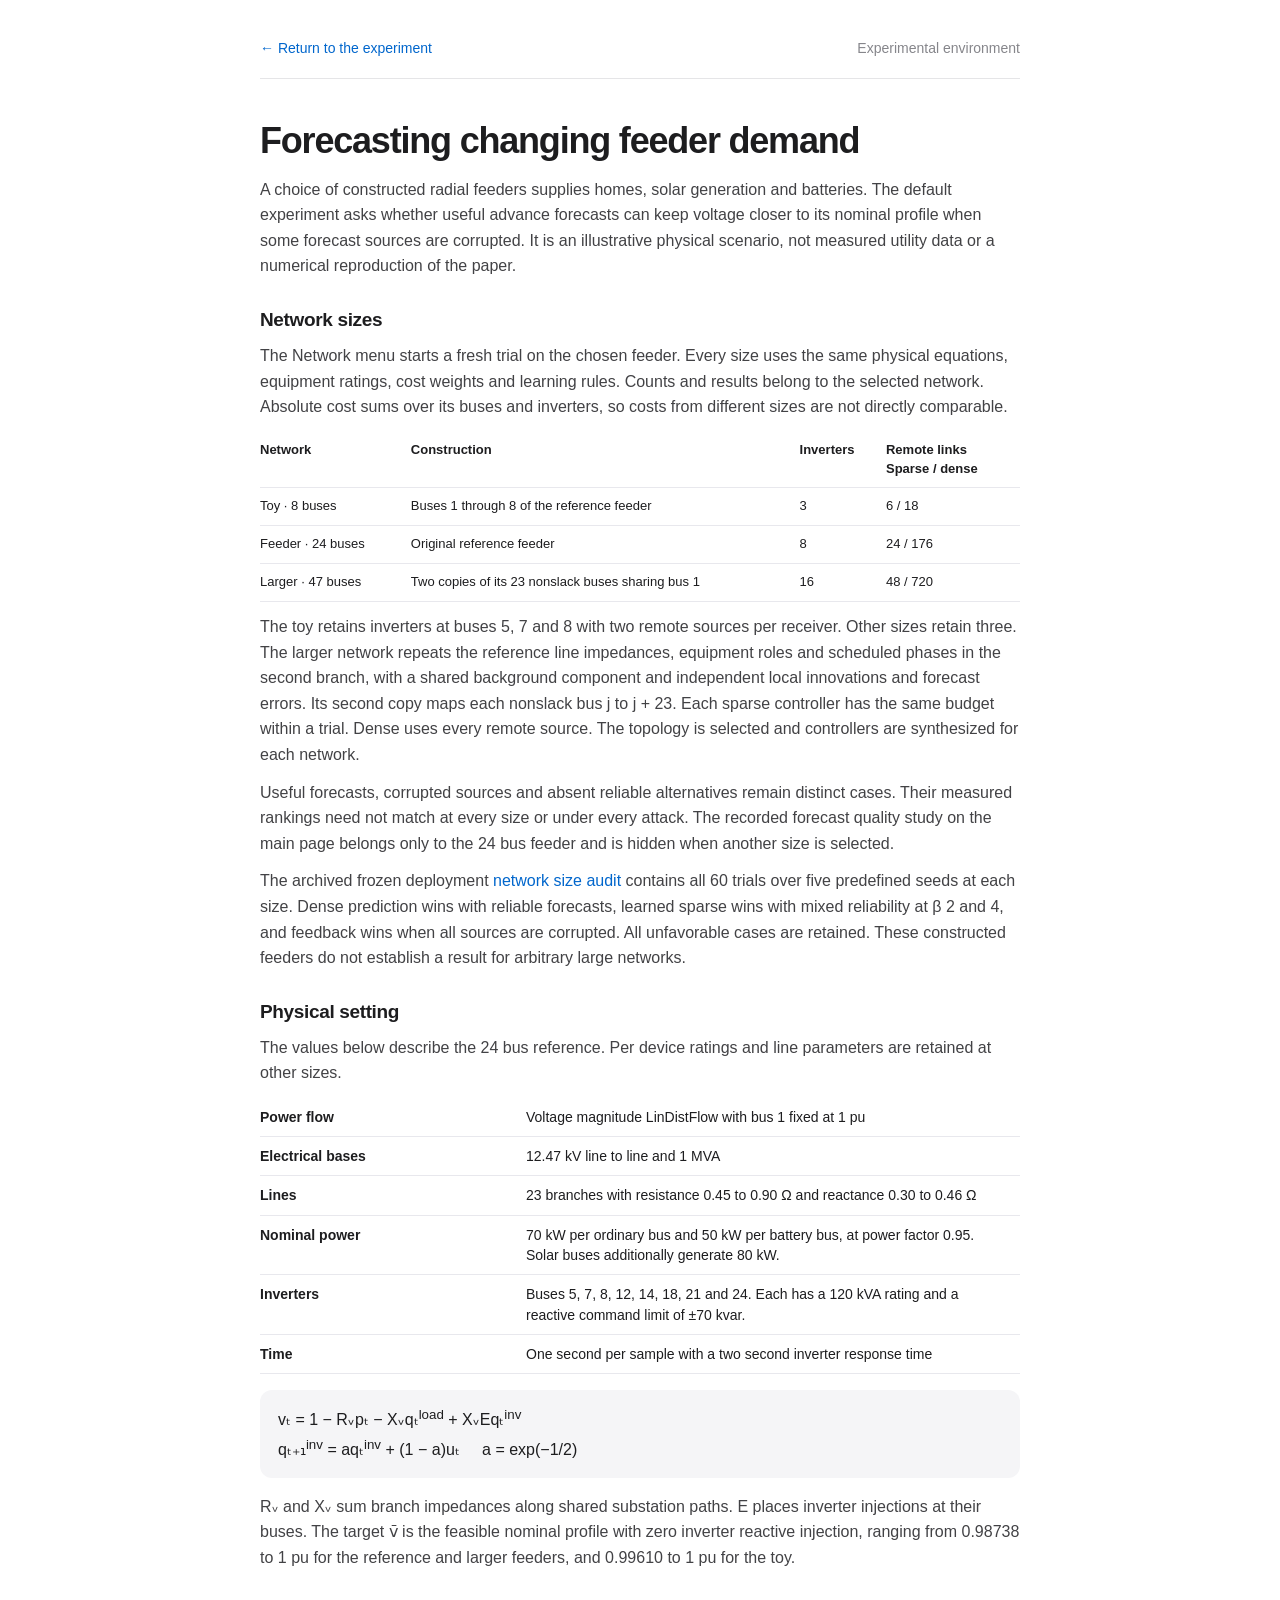
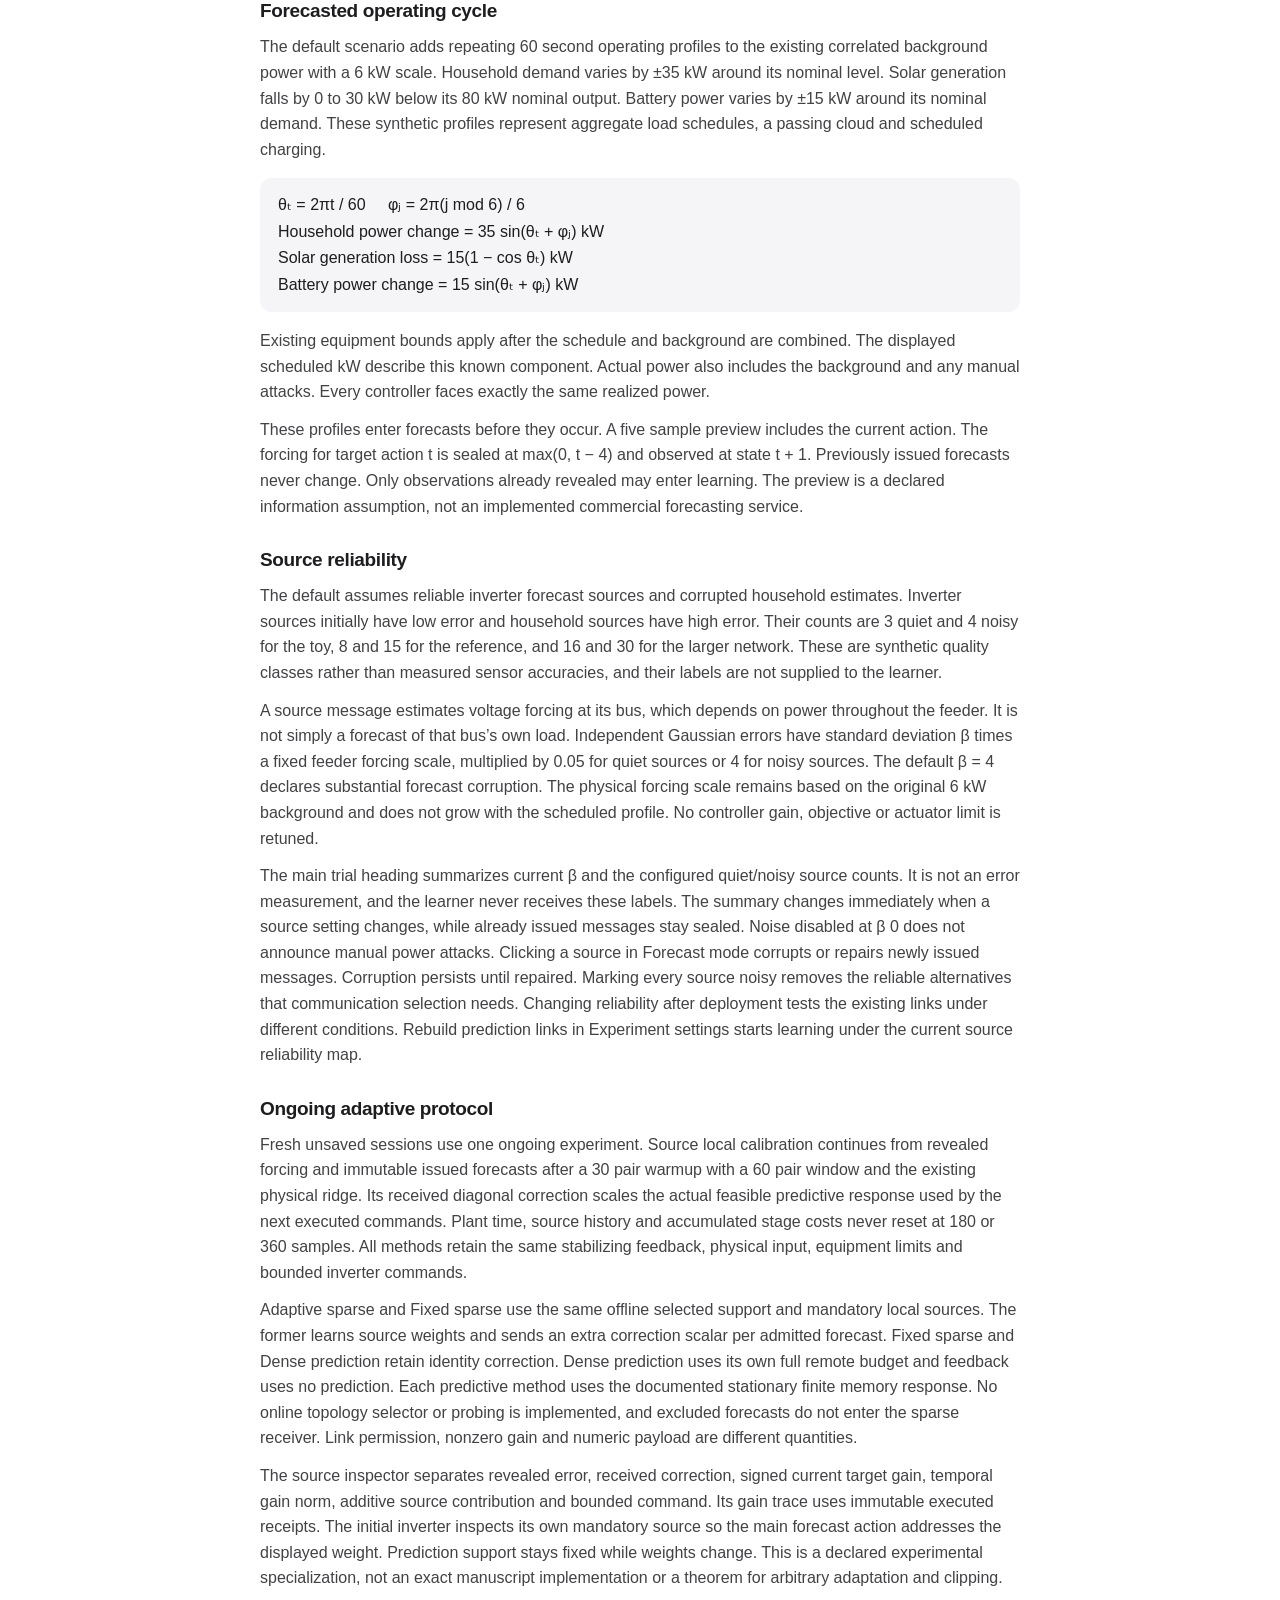
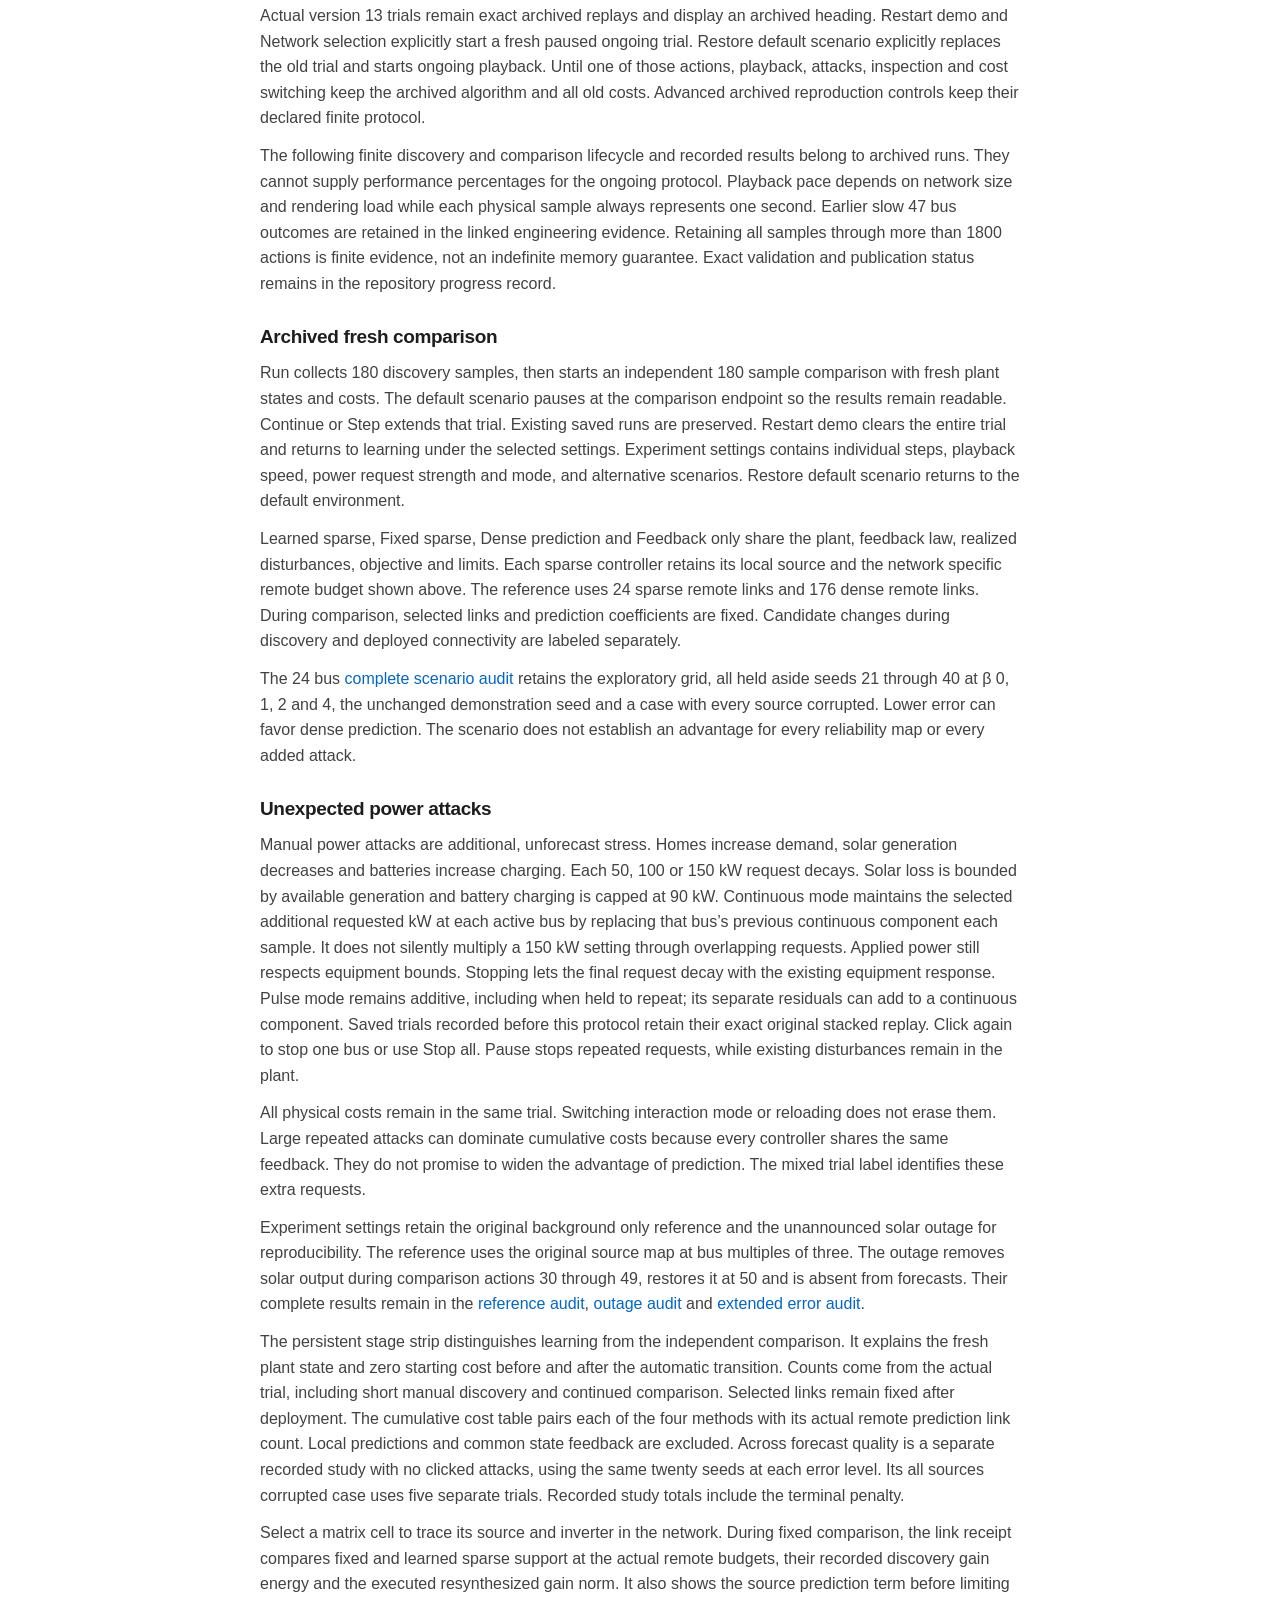
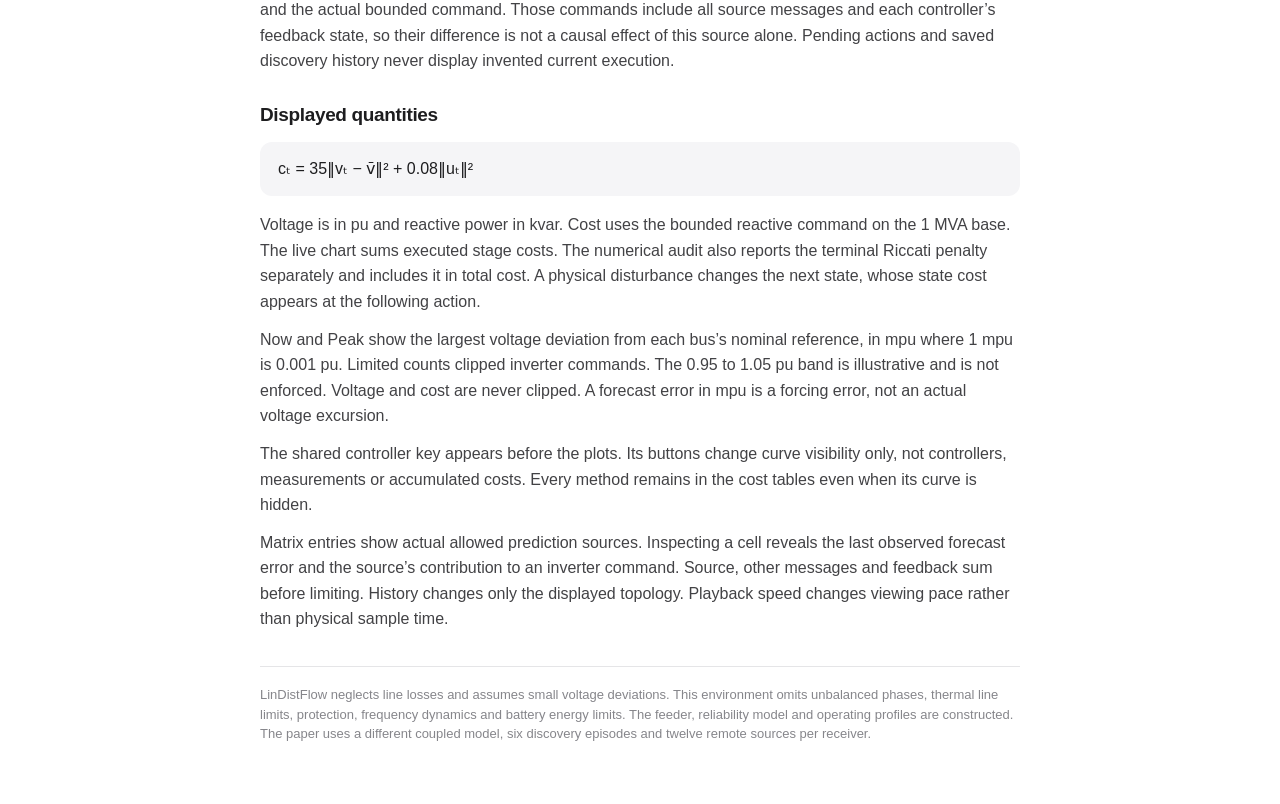
==== commit f2b33109: "Describe the ongoing protocol and exact release verification scope" ====
--- a/environment.html
+++ b/environment.html
@@ -44,12 +44,12 @@
 <p>The default assumes reliable inverter forecast sources and corrupted household estimates. Inverter sources initially have low error and household sources have high error. Their counts are 3 quiet and 4 noisy for the toy, 8 and 15 for the reference, and 16 and 30 for the larger network. These are synthetic quality classes rather than measured sensor accuracies, and their labels are not supplied to the learner.</p>
 <p>A source message estimates voltage forcing at its bus, which depends on power throughout the feeder. It is not simply a forecast of that bus’s own load. Independent Gaussian errors have standard deviation β times a fixed feeder forcing scale, multiplied by 0.05 for quiet sources or 4 for noisy sources. The default β = 4 declares substantial forecast corruption. The physical forcing scale remains based on the original 6 kW background and does not grow with the scheduled profile. No controller gain, objective or actuator limit is retuned.</p>
 <p>The main trial heading summarizes current β and the configured quiet/noisy source counts. It is not an error measurement, and the learner never receives these labels. The summary changes immediately when a source setting changes, while already issued messages stay sealed. Noise disabled at β 0 does not announce manual power attacks. Clicking a source in Forecast mode corrupts or repairs newly issued messages. Corruption persists until repaired. Marking every source noisy removes the reliable alternatives that communication selection needs. Changing reliability after deployment tests the existing links under different conditions. Rebuild prediction links in Experiment settings starts learning under the current source reliability map.</p>
-<h2>Ongoing adaptive candidate</h2>
-<p>Fresh unsaved sessions in the candidate use one ongoing experiment. Source local calibration continues from revealed forcing and immutable issued forecasts after a 30 pair warmup with a 60 pair window and the existing physical ridge. Its received diagonal correction scales the actual feasible predictive response used by the next executed commands. Plant time, source history and accumulated stage costs never reset at 180 or 360 samples. All methods retain the same stabilizing feedback, physical input, equipment limits and bounded inverter commands.</p>
+<h2>Ongoing adaptive protocol</h2>
+<p>Fresh unsaved sessions use one ongoing experiment. Source local calibration continues from revealed forcing and immutable issued forecasts after a 30 pair warmup with a 60 pair window and the existing physical ridge. Its received diagonal correction scales the actual feasible predictive response used by the next executed commands. Plant time, source history and accumulated stage costs never reset at 180 or 360 samples. All methods retain the same stabilizing feedback, physical input, equipment limits and bounded inverter commands.</p>
 <p>Adaptive sparse and Fixed sparse use the same offline selected support and mandatory local sources. The former learns source weights and sends an extra correction scalar per admitted forecast. Fixed sparse and Dense prediction retain identity correction. Dense prediction uses its own full remote budget and feedback uses no prediction. Each predictive method uses the documented stationary finite memory response. No online topology selector or probing is implemented, and excluded forecasts do not enter the sparse receiver. Link permission, nonzero gain and numeric payload are different quantities.</p>
 <p>The source inspector separates revealed error, received correction, signed current target gain, temporal gain norm, additive source contribution and bounded command. Its gain trace uses immutable executed receipts. The initial inverter inspects its own mandatory source so the main forecast action addresses the displayed weight. Prediction support stays fixed while weights change. This is a declared experimental specialization, not an exact manuscript implementation or a theorem for arbitrary adaptation and clipping.</p>
 <p>Actual version 13 trials remain exact archived replays and display an archived heading. Restart demo and Network selection explicitly start a fresh paused ongoing trial. Restore default scenario explicitly replaces the old trial and starts ongoing playback. Until one of those actions, playback, attacks, inspection and cost switching keep the archived algorithm and all old costs. Advanced archived reproduction controls keep their declared finite protocol.</p>
-<p>The following finite discovery and comparison lifecycle and recorded results belong to archived runs. They cannot supply performance percentages for the ongoing candidate. The candidate remains unpublished until complete handoff validation, desktop and phone pixel review and responsive long playback pass. Current 47 bus cloud runs remain slower than requested at speed 32 with frame gaps up to 200 ms. Retaining all samples through more than 1800 actions is finite evidence, not an indefinite memory guarantee.</p>
+<p>The following finite discovery and comparison lifecycle and recorded results belong to archived runs. They cannot supply performance percentages for the ongoing protocol. Playback pace depends on network size and rendering load while each physical sample always represents one second. Earlier slow 47 bus outcomes are retained in the linked engineering evidence. Retaining all samples through more than 1800 actions is finite evidence, not an indefinite memory guarantee. Exact validation and publication status remains in the repository progress record.</p>
 <h2>Archived fresh comparison</h2>
 <p>Run collects 180 discovery samples, then starts an independent 180 sample comparison with fresh plant states and costs. The default scenario pauses at the comparison endpoint so the results remain readable. Continue or Step extends that trial. Existing saved runs are preserved. Restart demo clears the entire trial and returns to learning under the selected settings. Experiment settings contains individual steps, playback speed, power request strength and mode, and alternative scenarios. Restore default scenario returns to the default environment.</p>
 <p>Learned sparse, Fixed sparse, Dense prediction and Feedback only share the plant, feedback law, realized disturbances, objective and limits. Each sparse controller retains its local source and the network specific remote budget shown above. The reference uses 24 sparse remote links and 176 dense remote links. During comparison, selected links and prediction coefficients are fixed. Candidate changes during discovery and deployed connectivity are labeled separately.</p>
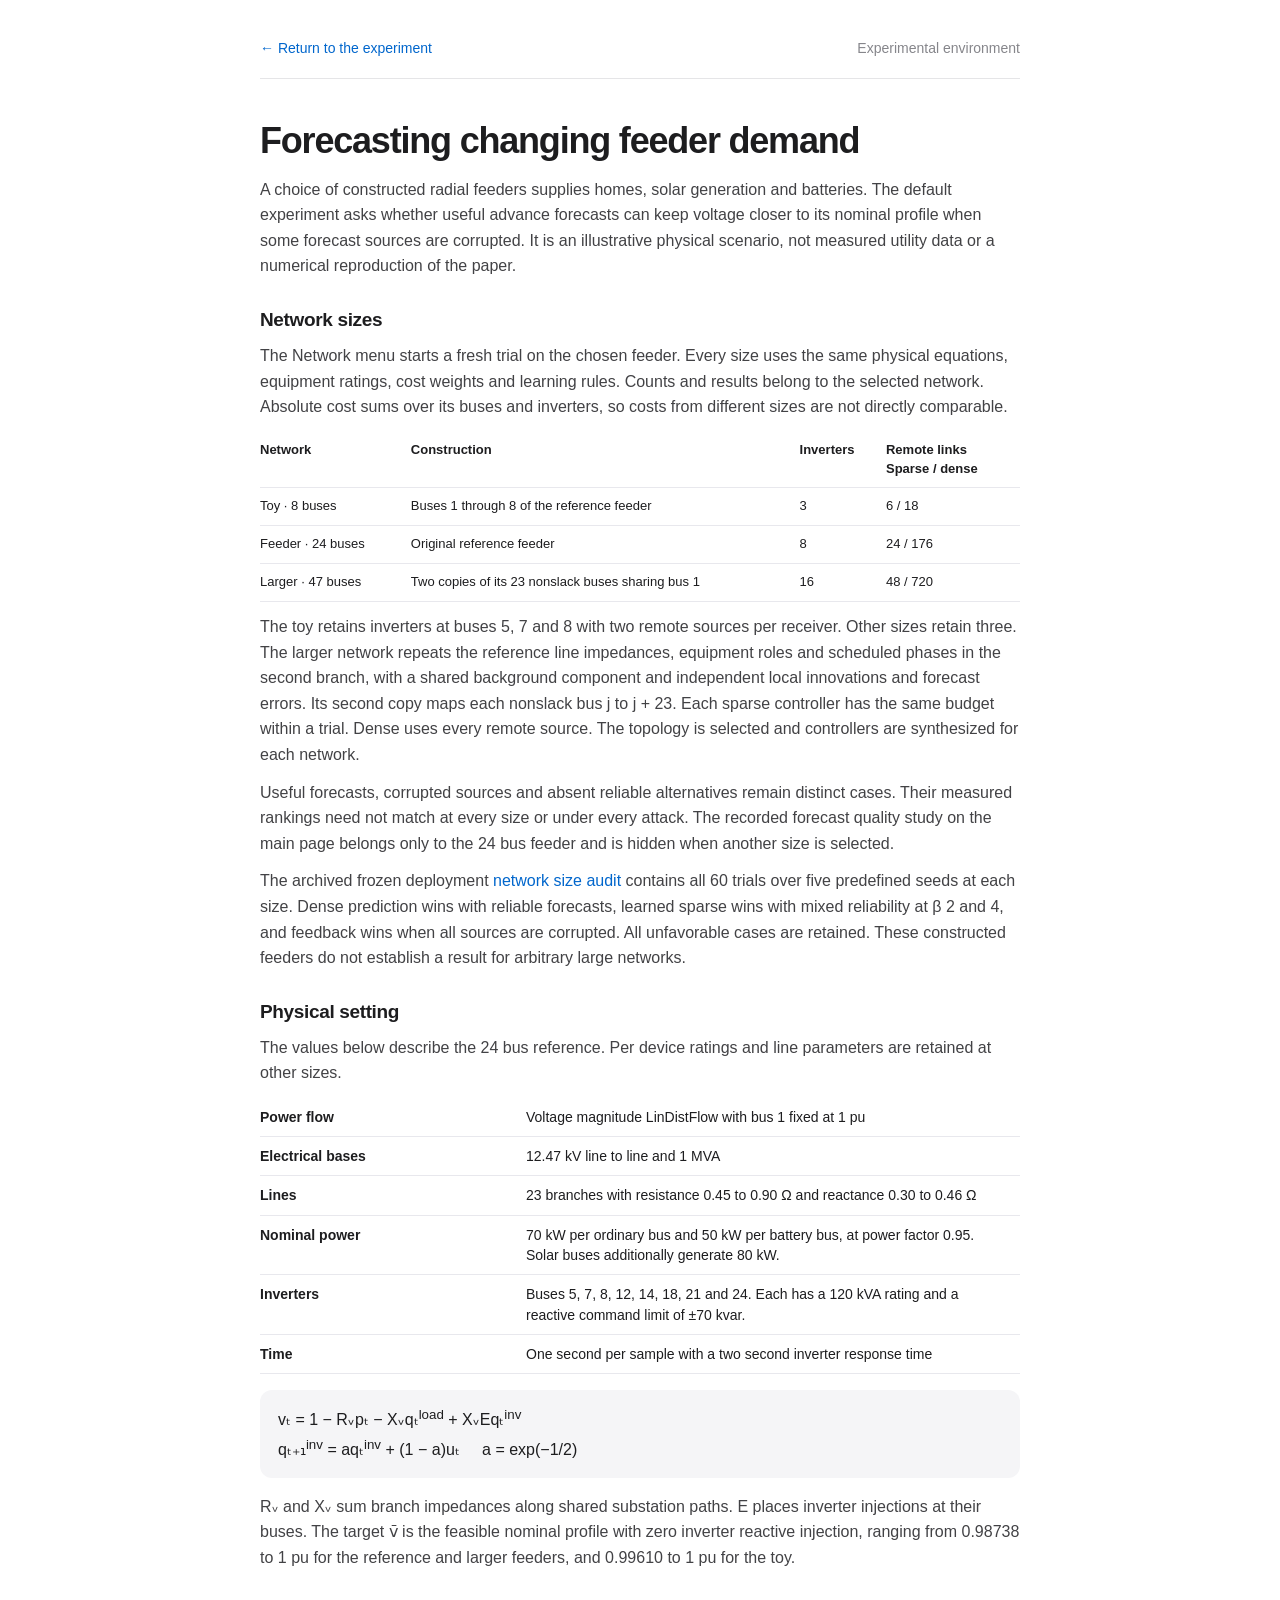
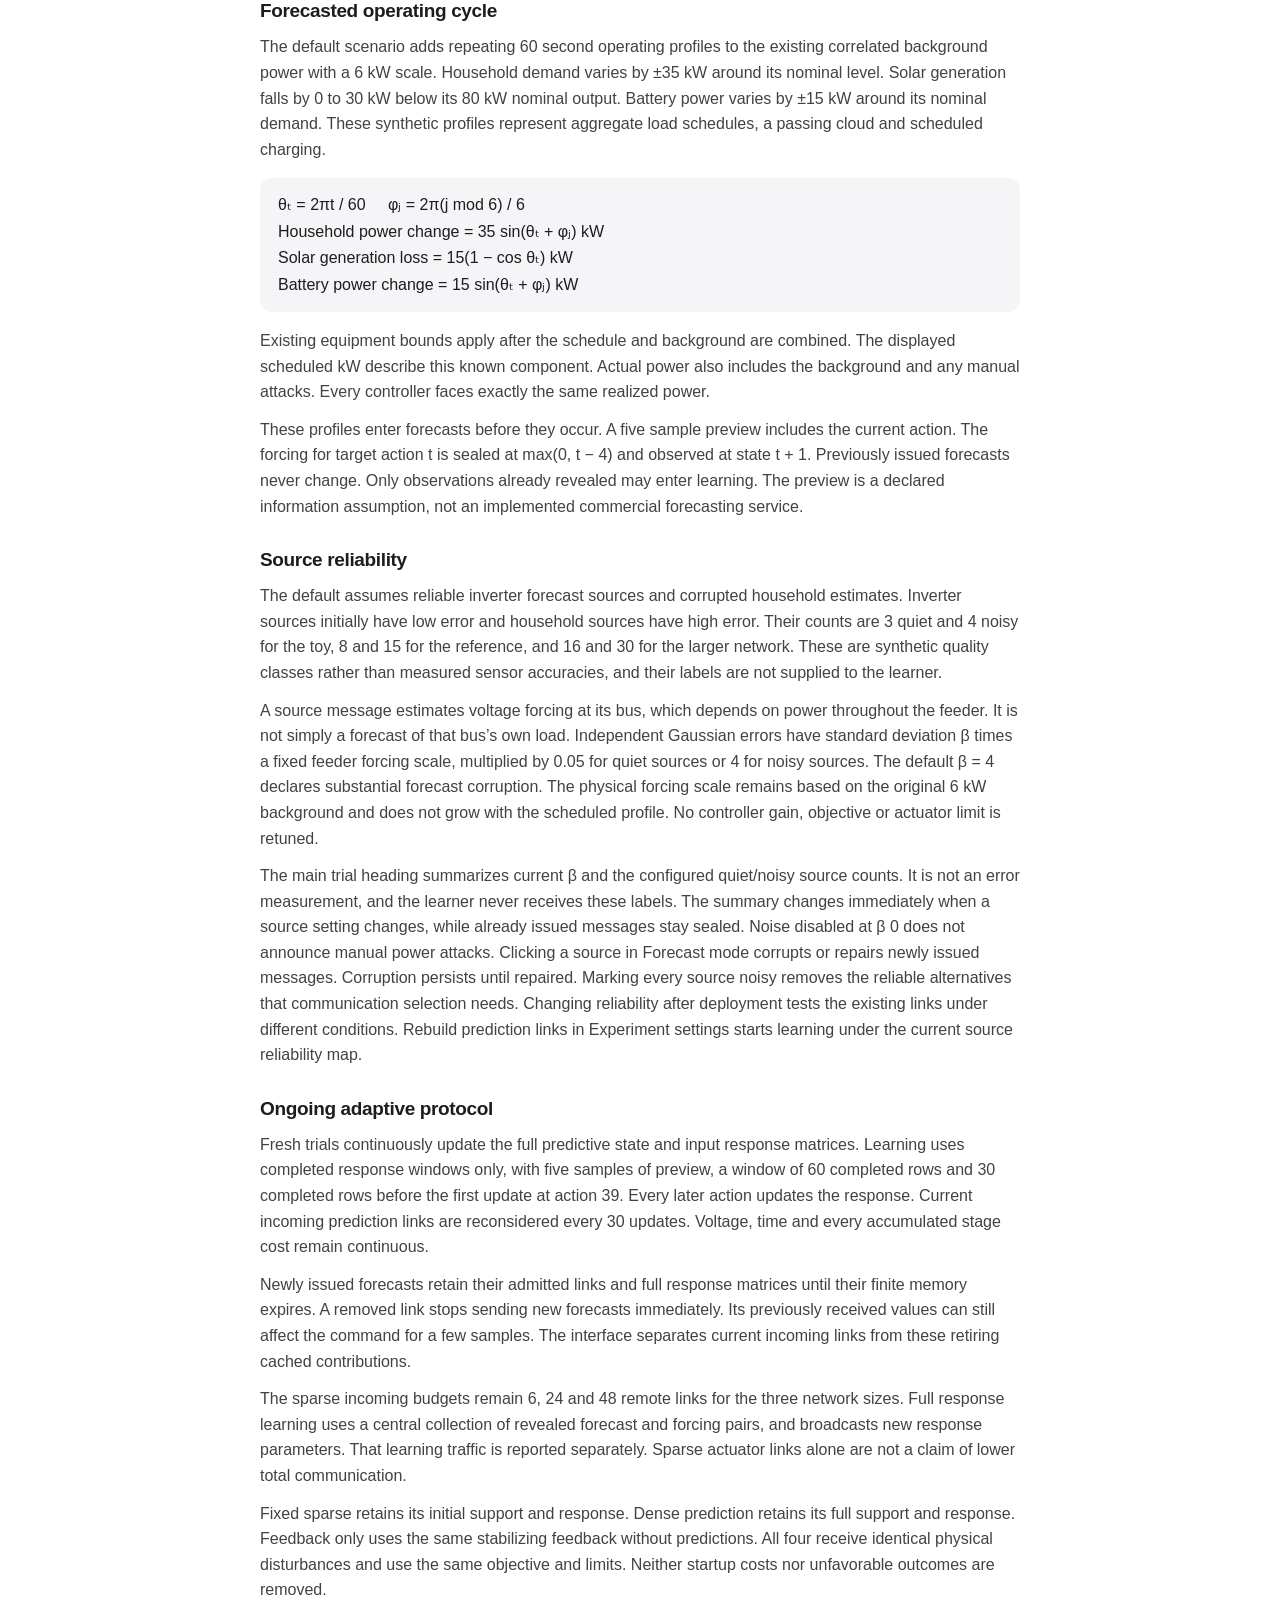
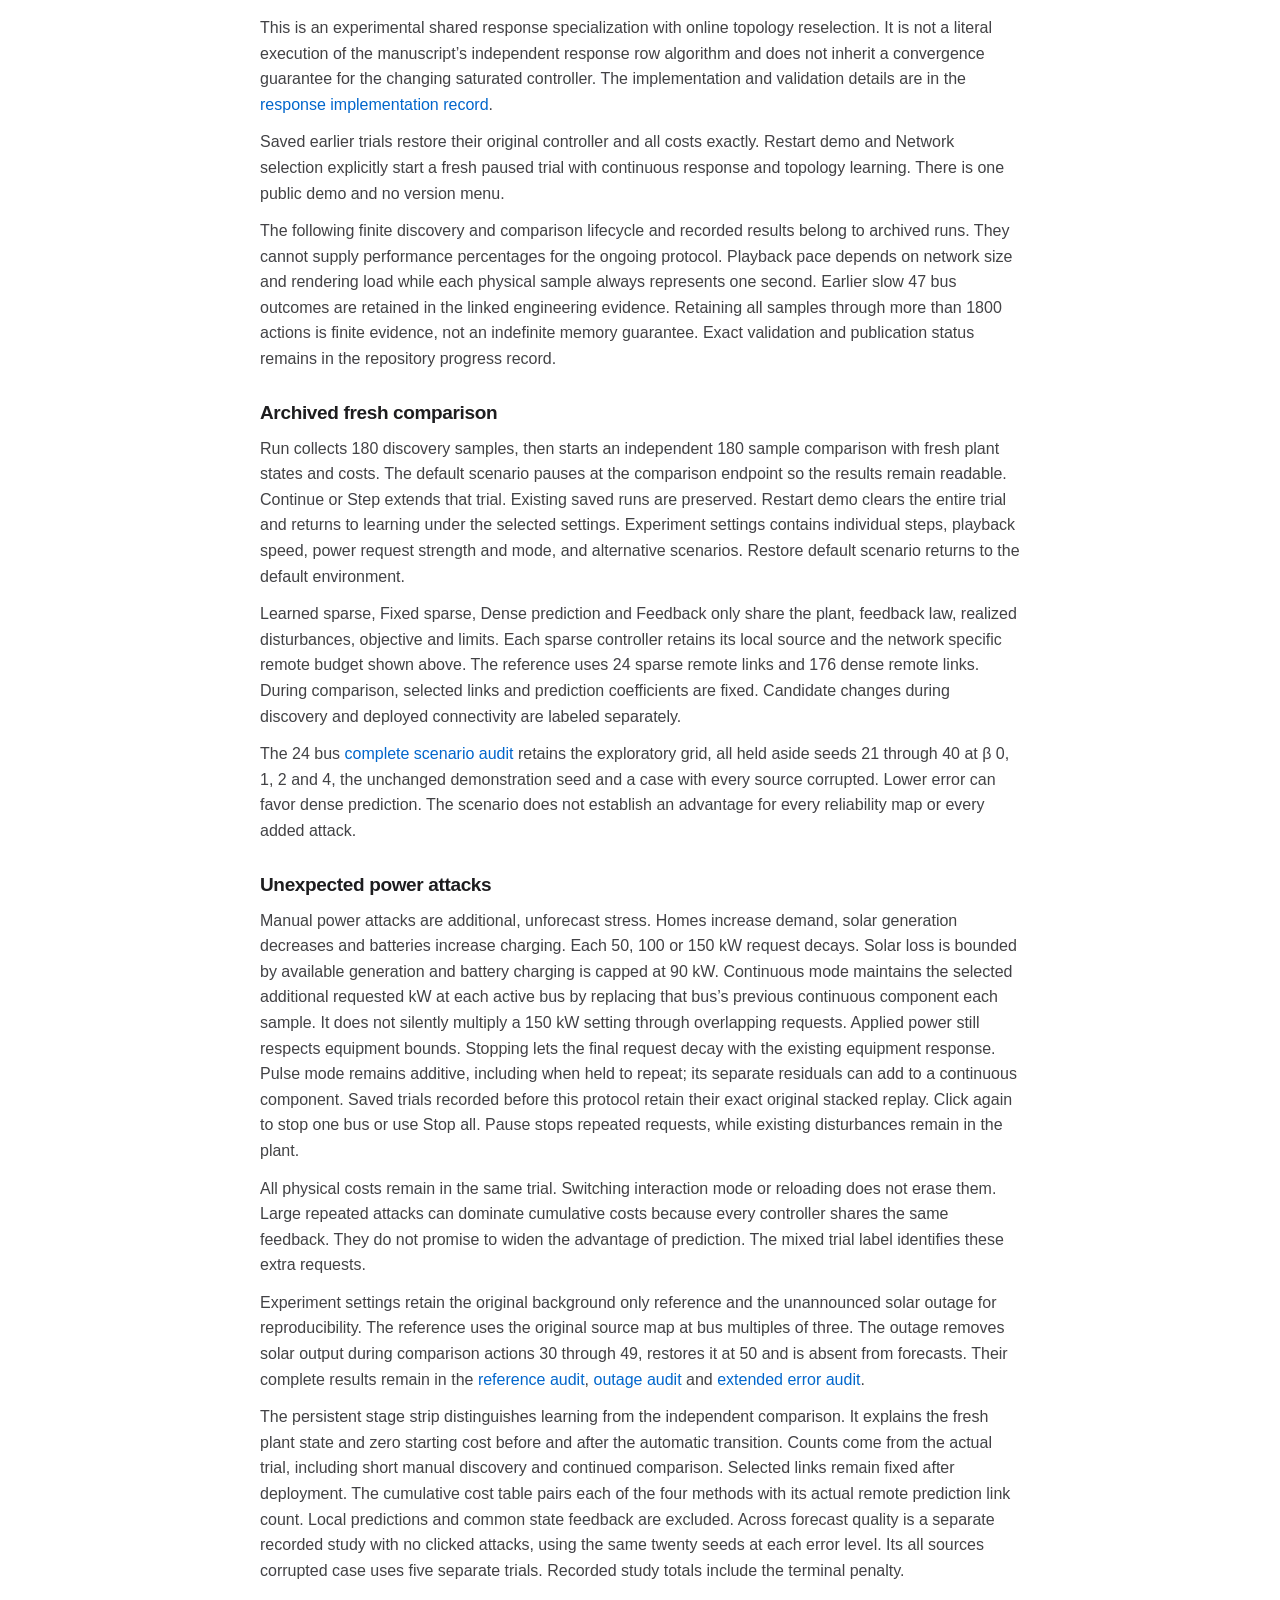
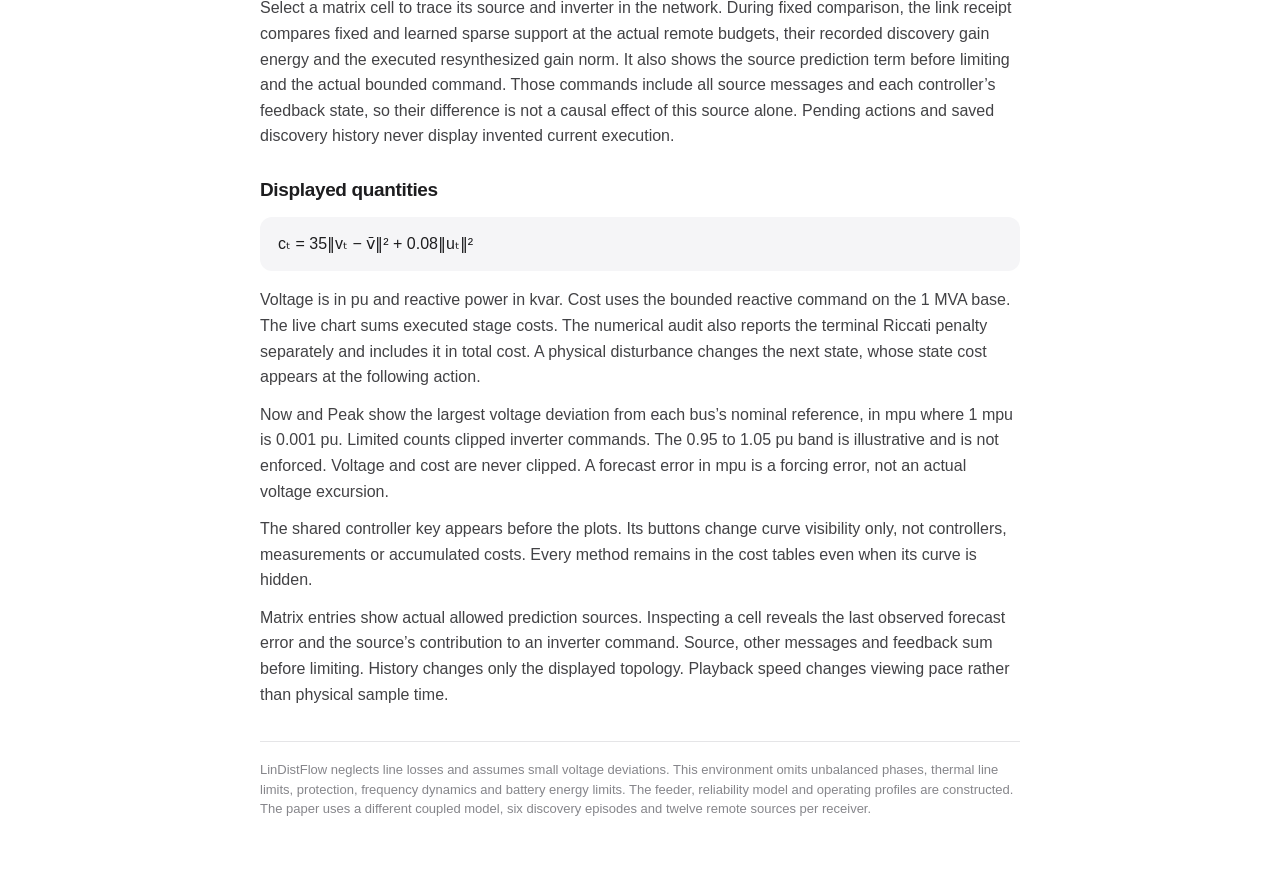
==== commit c9fe6468: "Continuously learn feasible response matrices and incoming prediction links" ====
--- a/environment.html
+++ b/environment.html
@@ -45,10 +45,12 @@
 <p>A source message estimates voltage forcing at its bus, which depends on power throughout the feeder. It is not simply a forecast of that bus’s own load. Independent Gaussian errors have standard deviation β times a fixed feeder forcing scale, multiplied by 0.05 for quiet sources or 4 for noisy sources. The default β = 4 declares substantial forecast corruption. The physical forcing scale remains based on the original 6 kW background and does not grow with the scheduled profile. No controller gain, objective or actuator limit is retuned.</p>
 <p>The main trial heading summarizes current β and the configured quiet/noisy source counts. It is not an error measurement, and the learner never receives these labels. The summary changes immediately when a source setting changes, while already issued messages stay sealed. Noise disabled at β 0 does not announce manual power attacks. Clicking a source in Forecast mode corrupts or repairs newly issued messages. Corruption persists until repaired. Marking every source noisy removes the reliable alternatives that communication selection needs. Changing reliability after deployment tests the existing links under different conditions. Rebuild prediction links in Experiment settings starts learning under the current source reliability map.</p>
 <h2>Ongoing adaptive protocol</h2>
-<p>Fresh unsaved sessions use one ongoing experiment. Source local calibration continues from revealed forcing and immutable issued forecasts after a 30 pair warmup with a 60 pair window and the existing physical ridge. Its received diagonal correction scales the actual feasible predictive response used by the next executed commands. Plant time, source history and accumulated stage costs never reset at 180 or 360 samples. All methods retain the same stabilizing feedback, physical input, equipment limits and bounded inverter commands.</p>
-<p>Adaptive sparse and Fixed sparse use the same offline selected support and mandatory local sources. The former learns source weights and sends an extra correction scalar per admitted forecast. Fixed sparse and Dense prediction retain identity correction. Dense prediction uses its own full remote budget and feedback uses no prediction. Each predictive method uses the documented stationary finite memory response. No online topology selector or probing is implemented, and excluded forecasts do not enter the sparse receiver. Link permission, nonzero gain and numeric payload are different quantities.</p>
-<p>The source inspector separates revealed error, received correction, signed current target gain, temporal gain norm, additive source contribution and bounded command. Its gain trace uses immutable executed receipts. The initial inverter inspects its own mandatory source so the main forecast action addresses the displayed weight. Prediction support stays fixed while weights change. This is a declared experimental specialization, not an exact manuscript implementation or a theorem for arbitrary adaptation and clipping.</p>
-<p>Actual version 13 trials remain exact archived replays and display an archived heading. Restart demo and Network selection explicitly start a fresh paused ongoing trial. Restore default scenario explicitly replaces the old trial and starts ongoing playback. Until one of those actions, playback, attacks, inspection and cost switching keep the archived algorithm and all old costs. Advanced archived reproduction controls keep their declared finite protocol.</p>
+<p>Fresh trials continuously update the full predictive state and input response matrices. Learning uses completed response windows only, with five samples of preview, a window of 60 completed rows and 30 completed rows before the first update at action 39. Every later action updates the response. Current incoming prediction links are reconsidered every 30 updates. Voltage, time and every accumulated stage cost remain continuous.</p>
+<p>Newly issued forecasts retain their admitted links and full response matrices until their finite memory expires. A removed link stops sending new forecasts immediately. Its previously received values can still affect the command for a few samples. The interface separates current incoming links from these retiring cached contributions.</p>
+<p>The sparse incoming budgets remain 6, 24 and 48 remote links for the three network sizes. Full response learning uses a central collection of revealed forecast and forcing pairs, and broadcasts new response parameters. That learning traffic is reported separately. Sparse actuator links alone are not a claim of lower total communication.</p>
+<p>Fixed sparse retains its initial support and response. Dense prediction retains its full support and response. Feedback only uses the same stabilizing feedback without predictions. All four receive identical physical disturbances and use the same objective and limits. Neither startup costs nor unfavorable outcomes are removed.</p>
+<p>This is an experimental shared response specialization with online topology reselection. It is not a literal execution of the manuscript’s independent response row algorithm and does not inherit a convergence guarantee for the changing saturated controller. The implementation and validation details are in the <a href="https://github.com/tongxin-li/online-sls-demo/blob/main/refinement/adaptive-response-map.md">response implementation record</a>.</p>
+<p>Saved earlier trials restore their original controller and all costs exactly. Restart demo and Network selection explicitly start a fresh paused trial with continuous response and topology learning. There is one public demo and no version menu.</p>
 <p>The following finite discovery and comparison lifecycle and recorded results belong to archived runs. They cannot supply performance percentages for the ongoing protocol. Playback pace depends on network size and rendering load while each physical sample always represents one second. Earlier slow 47 bus outcomes are retained in the linked engineering evidence. Retaining all samples through more than 1800 actions is finite evidence, not an indefinite memory guarantee. Exact validation and publication status remains in the repository progress record.</p>
 <h2>Archived fresh comparison</h2>
 <p>Run collects 180 discovery samples, then starts an independent 180 sample comparison with fresh plant states and costs. The default scenario pauses at the comparison endpoint so the results remain readable. Continue or Step extends that trial. Existing saved runs are preserved. Restart demo clears the entire trial and returns to learning under the selected settings. Experiment settings contains individual steps, playback speed, power request strength and mode, and alternative scenarios. Restore default scenario returns to the default environment.</p>
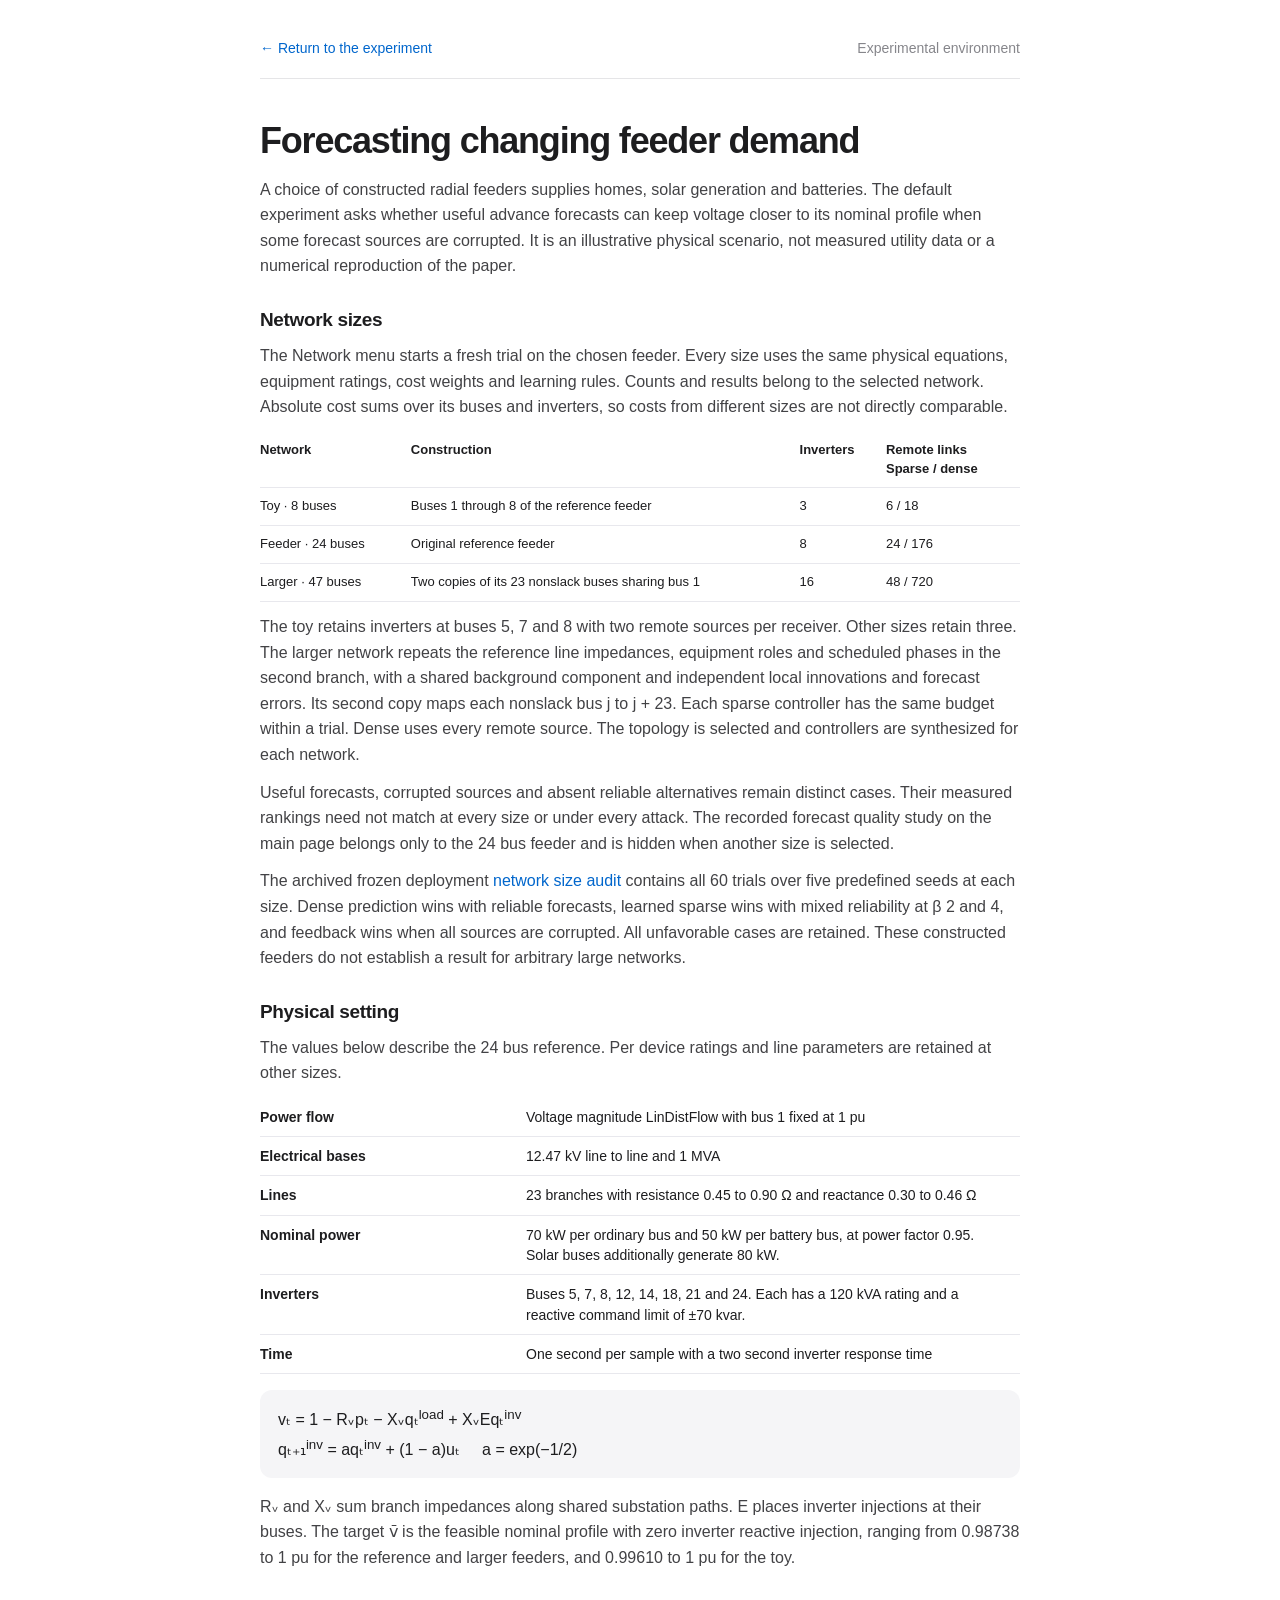
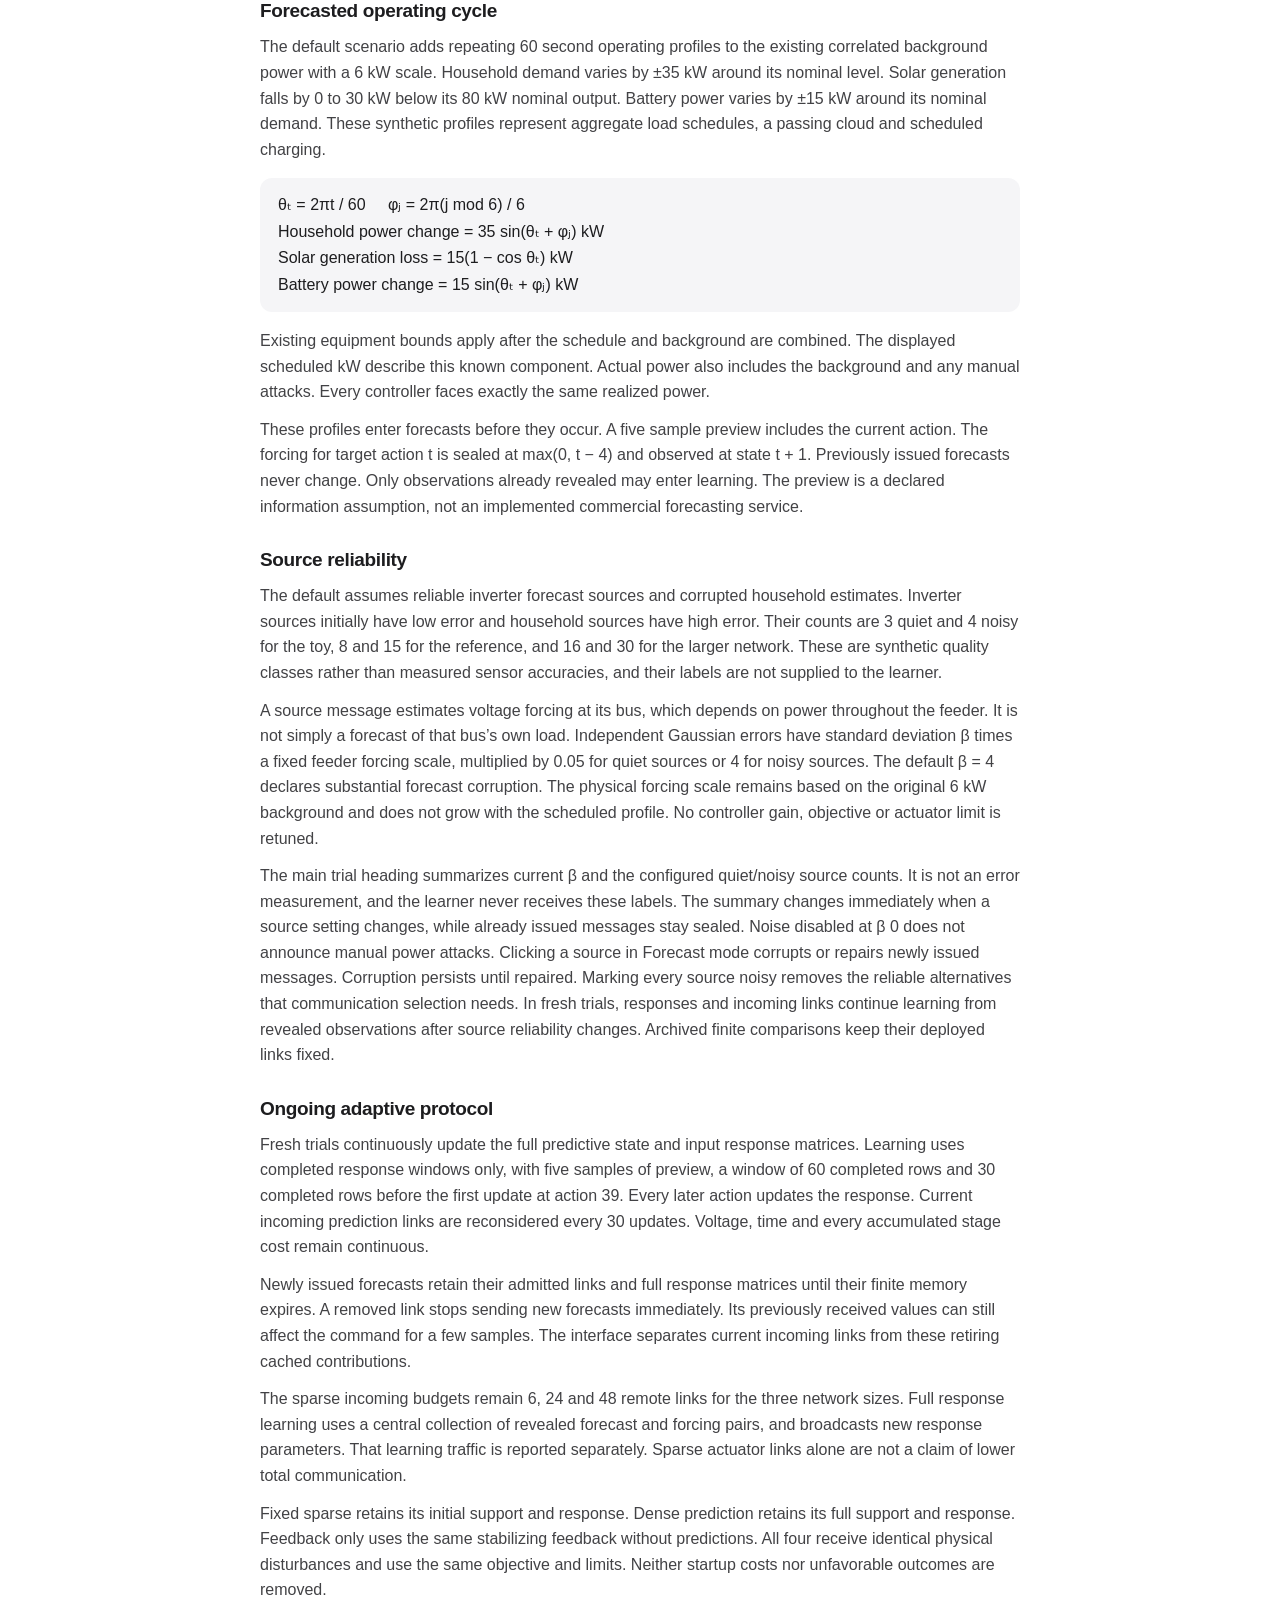
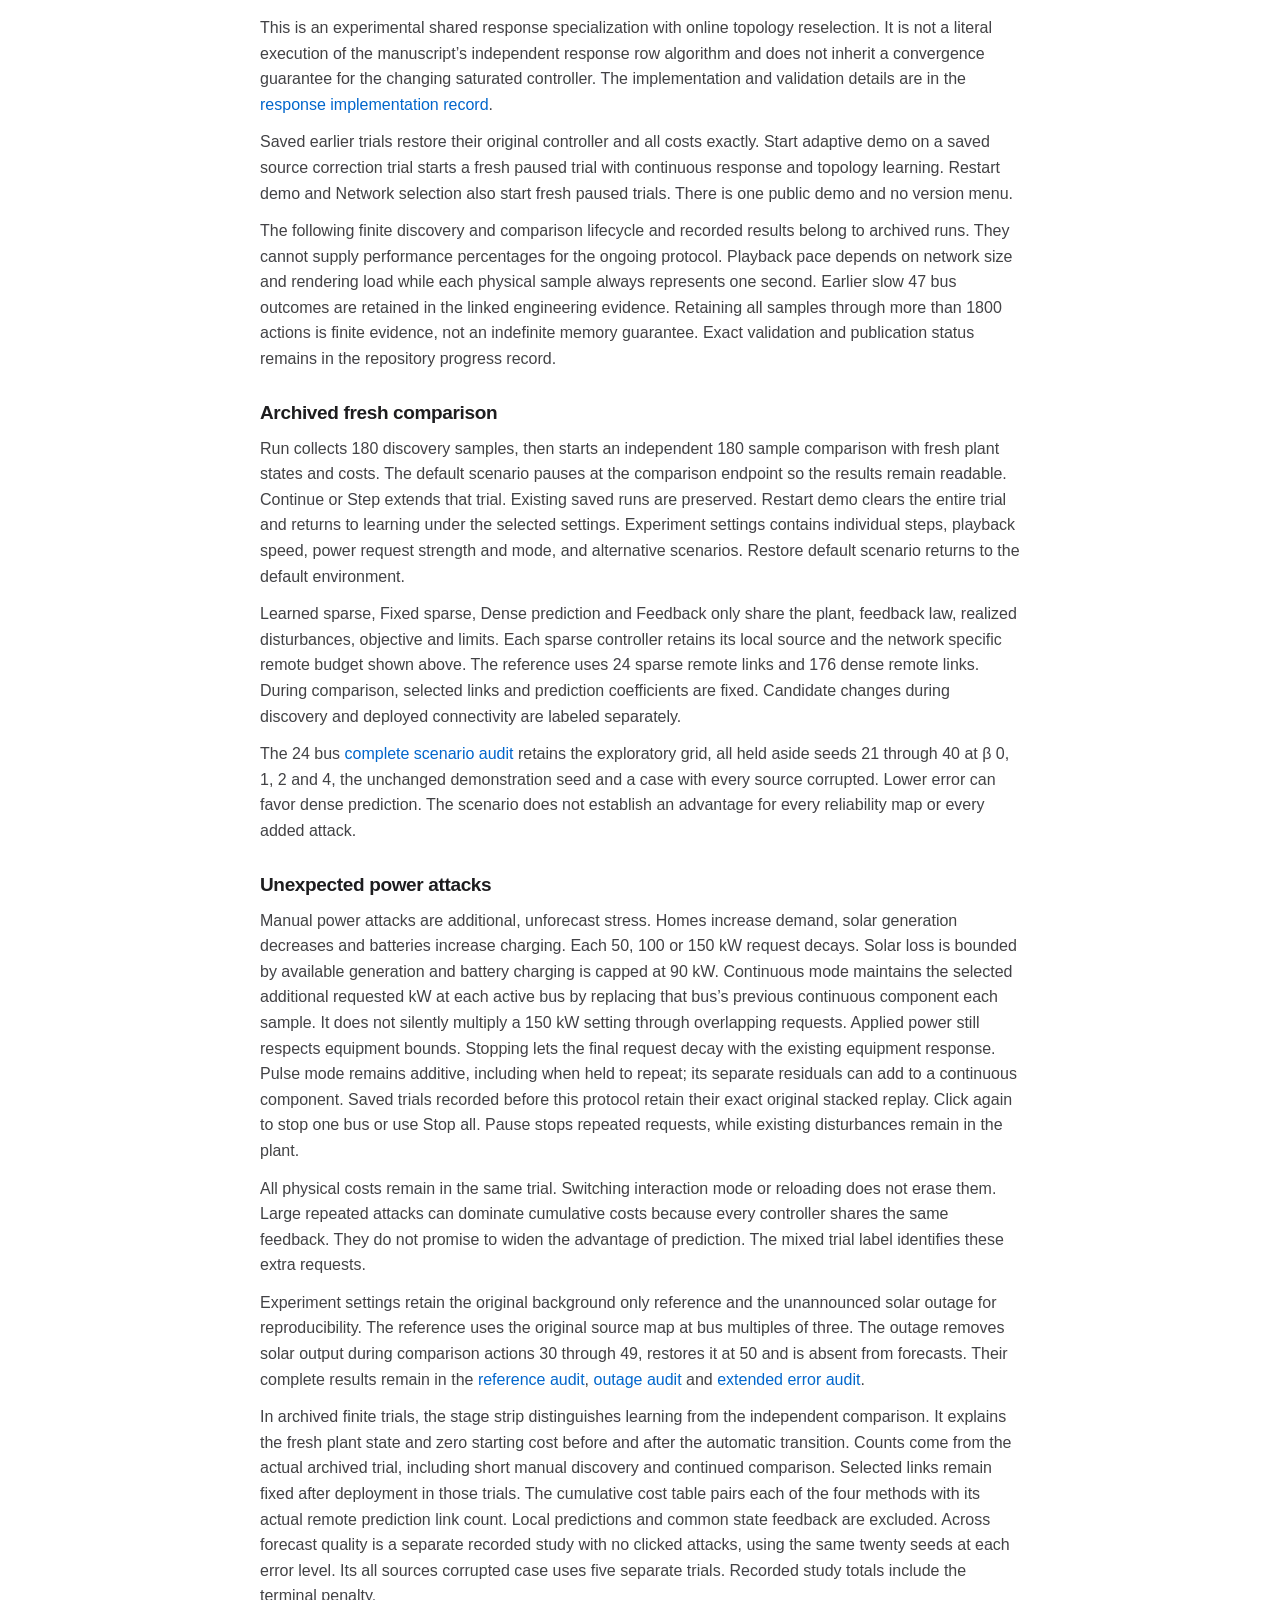
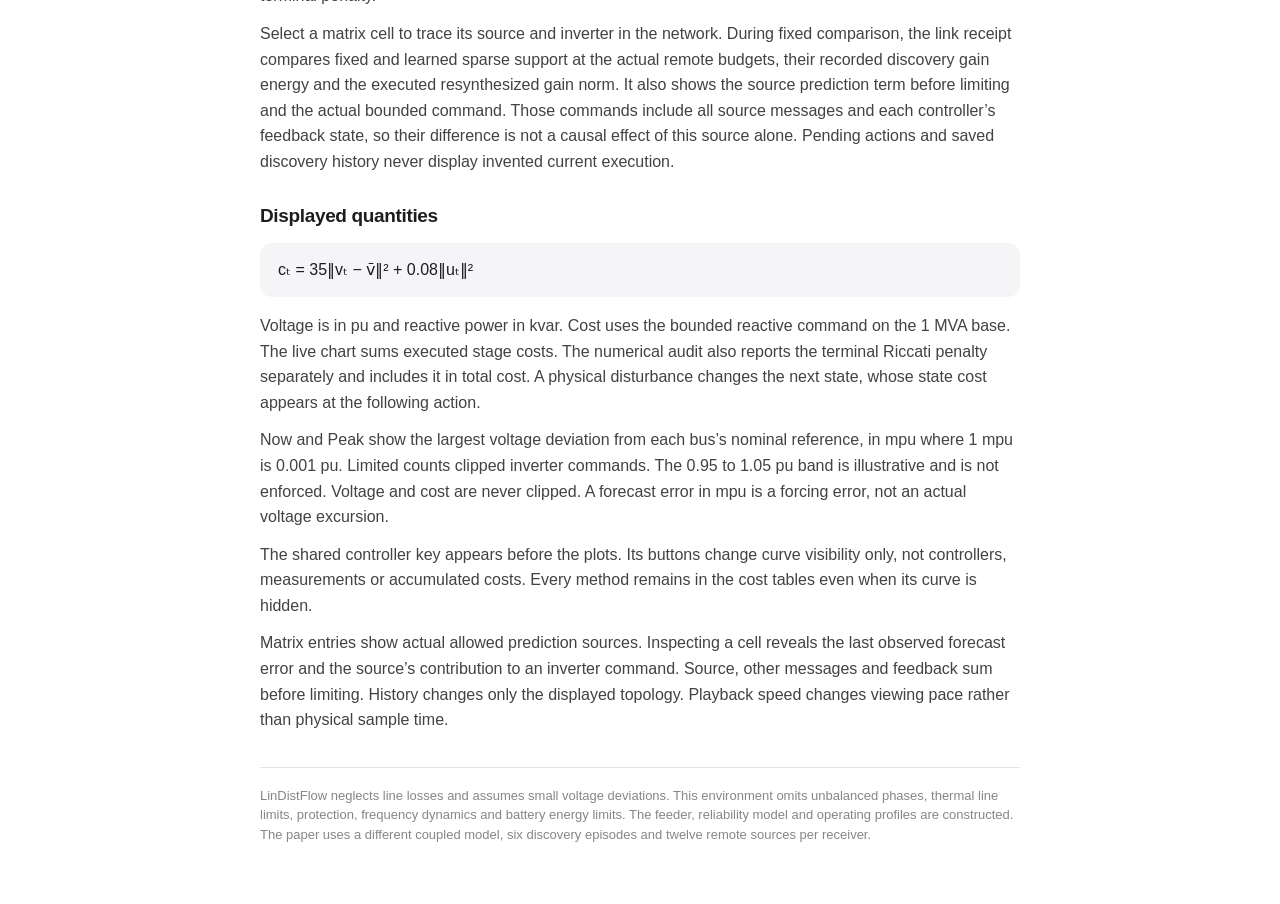
==== commit 8113ca59: "Align saved trial checks and environment with continuous full response learning" ====
--- a/environment.html
+++ b/environment.html
@@ -43,14 +43,14 @@
 <h2>Source reliability</h2>
 <p>The default assumes reliable inverter forecast sources and corrupted household estimates. Inverter sources initially have low error and household sources have high error. Their counts are 3 quiet and 4 noisy for the toy, 8 and 15 for the reference, and 16 and 30 for the larger network. These are synthetic quality classes rather than measured sensor accuracies, and their labels are not supplied to the learner.</p>
 <p>A source message estimates voltage forcing at its bus, which depends on power throughout the feeder. It is not simply a forecast of that bus’s own load. Independent Gaussian errors have standard deviation β times a fixed feeder forcing scale, multiplied by 0.05 for quiet sources or 4 for noisy sources. The default β = 4 declares substantial forecast corruption. The physical forcing scale remains based on the original 6 kW background and does not grow with the scheduled profile. No controller gain, objective or actuator limit is retuned.</p>
-<p>The main trial heading summarizes current β and the configured quiet/noisy source counts. It is not an error measurement, and the learner never receives these labels. The summary changes immediately when a source setting changes, while already issued messages stay sealed. Noise disabled at β 0 does not announce manual power attacks. Clicking a source in Forecast mode corrupts or repairs newly issued messages. Corruption persists until repaired. Marking every source noisy removes the reliable alternatives that communication selection needs. Changing reliability after deployment tests the existing links under different conditions. Rebuild prediction links in Experiment settings starts learning under the current source reliability map.</p>
+<p>The main trial heading summarizes current β and the configured quiet/noisy source counts. It is not an error measurement, and the learner never receives these labels. The summary changes immediately when a source setting changes, while already issued messages stay sealed. Noise disabled at β 0 does not announce manual power attacks. Clicking a source in Forecast mode corrupts or repairs newly issued messages. Corruption persists until repaired. Marking every source noisy removes the reliable alternatives that communication selection needs. In fresh trials, responses and incoming links continue learning from revealed observations after source reliability changes. Archived finite comparisons keep their deployed links fixed.</p>
 <h2>Ongoing adaptive protocol</h2>
 <p>Fresh trials continuously update the full predictive state and input response matrices. Learning uses completed response windows only, with five samples of preview, a window of 60 completed rows and 30 completed rows before the first update at action 39. Every later action updates the response. Current incoming prediction links are reconsidered every 30 updates. Voltage, time and every accumulated stage cost remain continuous.</p>
 <p>Newly issued forecasts retain their admitted links and full response matrices until their finite memory expires. A removed link stops sending new forecasts immediately. Its previously received values can still affect the command for a few samples. The interface separates current incoming links from these retiring cached contributions.</p>
 <p>The sparse incoming budgets remain 6, 24 and 48 remote links for the three network sizes. Full response learning uses a central collection of revealed forecast and forcing pairs, and broadcasts new response parameters. That learning traffic is reported separately. Sparse actuator links alone are not a claim of lower total communication.</p>
 <p>Fixed sparse retains its initial support and response. Dense prediction retains its full support and response. Feedback only uses the same stabilizing feedback without predictions. All four receive identical physical disturbances and use the same objective and limits. Neither startup costs nor unfavorable outcomes are removed.</p>
 <p>This is an experimental shared response specialization with online topology reselection. It is not a literal execution of the manuscript’s independent response row algorithm and does not inherit a convergence guarantee for the changing saturated controller. The implementation and validation details are in the <a href="https://github.com/tongxin-li/online-sls-demo/blob/main/refinement/adaptive-response-map.md">response implementation record</a>.</p>
-<p>Saved earlier trials restore their original controller and all costs exactly. Restart demo and Network selection explicitly start a fresh paused trial with continuous response and topology learning. There is one public demo and no version menu.</p>
+<p>Saved earlier trials restore their original controller and all costs exactly. Start adaptive demo on a saved source correction trial starts a fresh paused trial with continuous response and topology learning. Restart demo and Network selection also start fresh paused trials. There is one public demo and no version menu.</p>
 <p>The following finite discovery and comparison lifecycle and recorded results belong to archived runs. They cannot supply performance percentages for the ongoing protocol. Playback pace depends on network size and rendering load while each physical sample always represents one second. Earlier slow 47 bus outcomes are retained in the linked engineering evidence. Retaining all samples through more than 1800 actions is finite evidence, not an indefinite memory guarantee. Exact validation and publication status remains in the repository progress record.</p>
 <h2>Archived fresh comparison</h2>
 <p>Run collects 180 discovery samples, then starts an independent 180 sample comparison with fresh plant states and costs. The default scenario pauses at the comparison endpoint so the results remain readable. Continue or Step extends that trial. Existing saved runs are preserved. Restart demo clears the entire trial and returns to learning under the selected settings. Experiment settings contains individual steps, playback speed, power request strength and mode, and alternative scenarios. Restore default scenario returns to the default environment.</p>
@@ -60,7 +60,7 @@
 <p>Manual power attacks are additional, unforecast stress. Homes increase demand, solar generation decreases and batteries increase charging. Each 50, 100 or 150 kW request decays. Solar loss is bounded by available generation and battery charging is capped at 90 kW. Continuous mode maintains the selected additional requested kW at each active bus by replacing that bus’s previous continuous component each sample. It does not silently multiply a 150 kW setting through overlapping requests. Applied power still respects equipment bounds. Stopping lets the final request decay with the existing equipment response. Pulse mode remains additive, including when held to repeat; its separate residuals can add to a continuous component. Saved trials recorded before this protocol retain their exact original stacked replay. Click again to stop one bus or use Stop all. Pause stops repeated requests, while existing disturbances remain in the plant.</p>
 <p>All physical costs remain in the same trial. Switching interaction mode or reloading does not erase them. Large repeated attacks can dominate cumulative costs because every controller shares the same feedback. They do not promise to widen the advantage of prediction. The mixed trial label identifies these extra requests.</p>
 <p>Experiment settings retain the original background only reference and the unannounced solar outage for reproducibility. The reference uses the original source map at bus multiples of three. The outage removes solar output during comparison actions 30 through 49, restores it at 50 and is absent from forecasts. Their complete results remain in the <a href="benchmark-communication.json">reference audit</a>, <a href="benchmark-stress.json">outage audit</a> and <a href="benchmark-forecast-stress.json">extended error audit</a>.</p>
-<p>The persistent stage strip distinguishes learning from the independent comparison. It explains the fresh plant state and zero starting cost before and after the automatic transition. Counts come from the actual trial, including short manual discovery and continued comparison. Selected links remain fixed after deployment. The cumulative cost table pairs each of the four methods with its actual remote prediction link count. Local predictions and common state feedback are excluded. Across forecast quality is a separate recorded study with no clicked attacks, using the same twenty seeds at each error level. Its all sources corrupted case uses five separate trials. Recorded study totals include the terminal penalty.</p>
+<p>In archived finite trials, the stage strip distinguishes learning from the independent comparison. It explains the fresh plant state and zero starting cost before and after the automatic transition. Counts come from the actual archived trial, including short manual discovery and continued comparison. Selected links remain fixed after deployment in those trials. The cumulative cost table pairs each of the four methods with its actual remote prediction link count. Local predictions and common state feedback are excluded. Across forecast quality is a separate recorded study with no clicked attacks, using the same twenty seeds at each error level. Its all sources corrupted case uses five separate trials. Recorded study totals include the terminal penalty.</p>
 <p>Select a matrix cell to trace its source and inverter in the network. During fixed comparison, the link receipt compares fixed and learned sparse support at the actual remote budgets, their recorded discovery gain energy and the executed resynthesized gain norm. It also shows the source prediction term before limiting and the actual bounded command. Those commands include all source messages and each controller’s feedback state, so their difference is not a causal effect of this source alone. Pending actions and saved discovery history never display invented current execution.</p>
 <h2>Displayed quantities</h2>
 <div class="equation">cₜ = 35‖vₜ − v̄‖² + 0.08‖uₜ‖²</div>
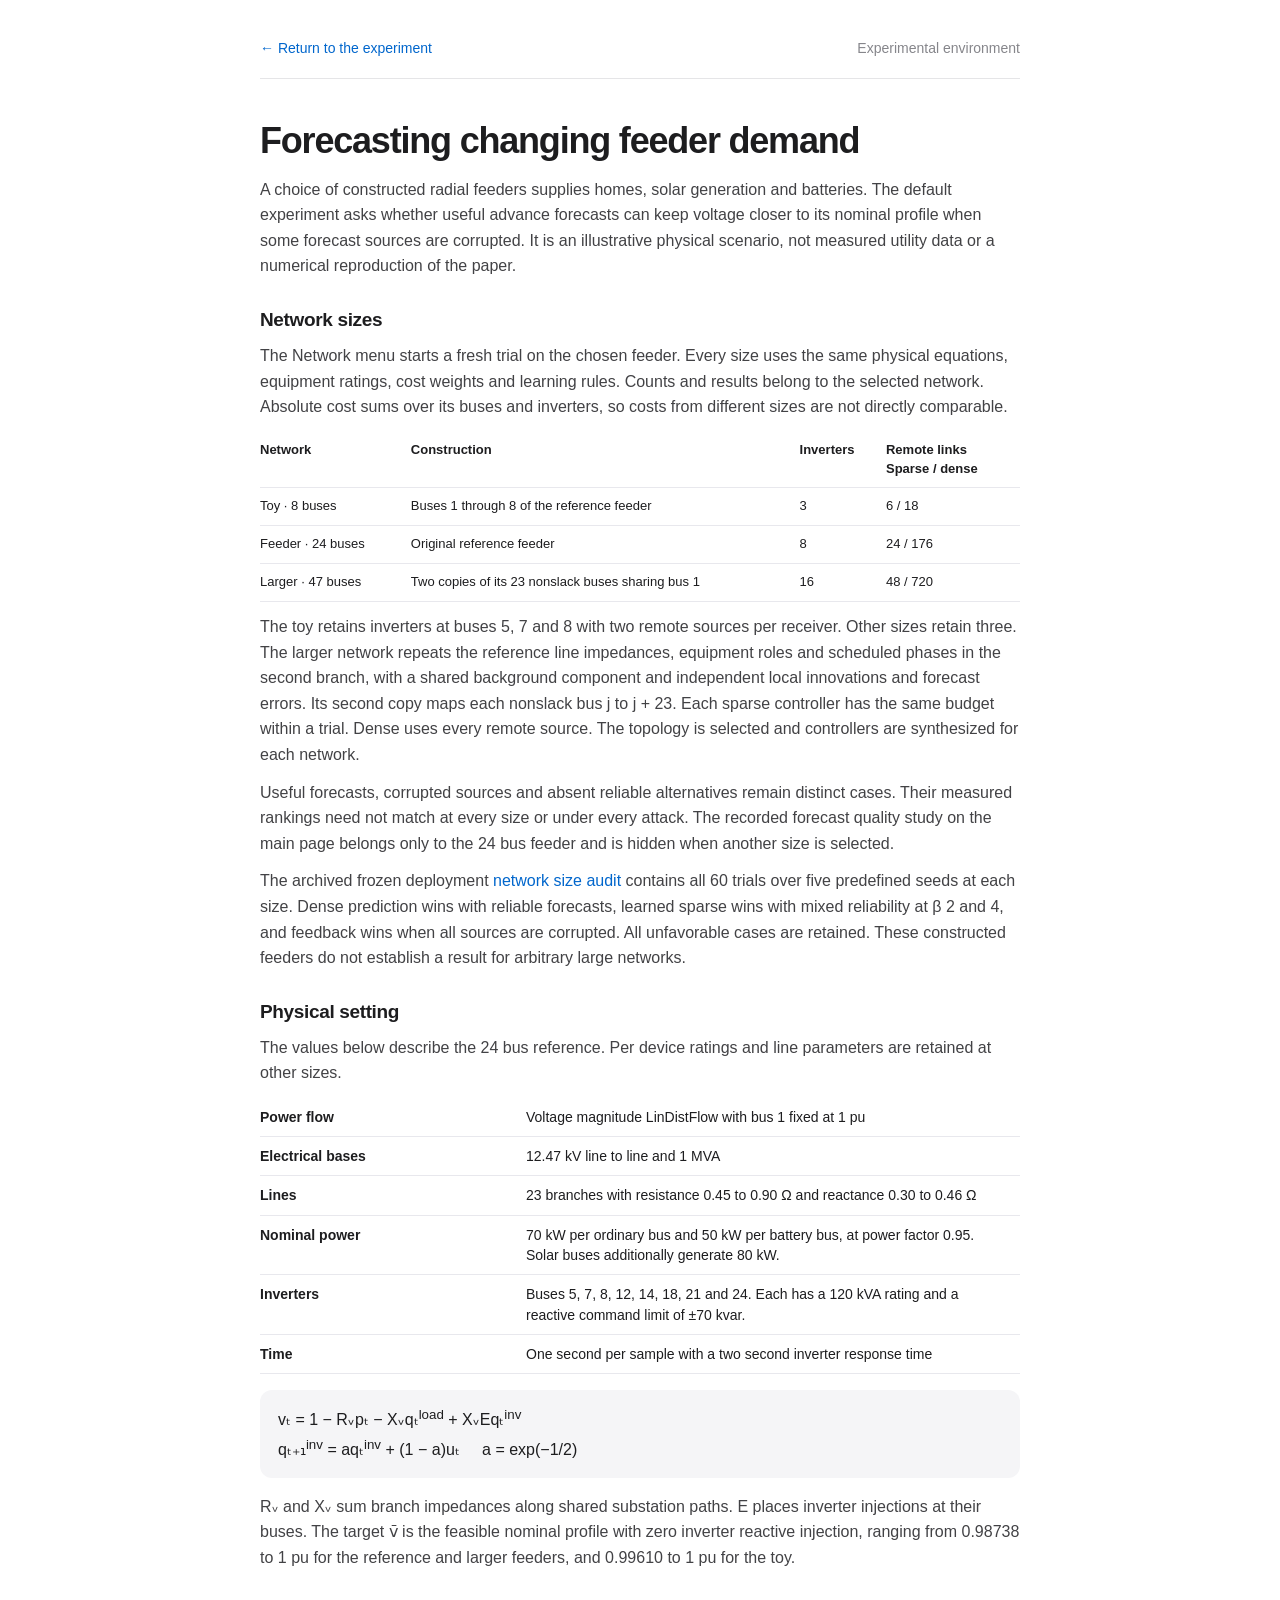
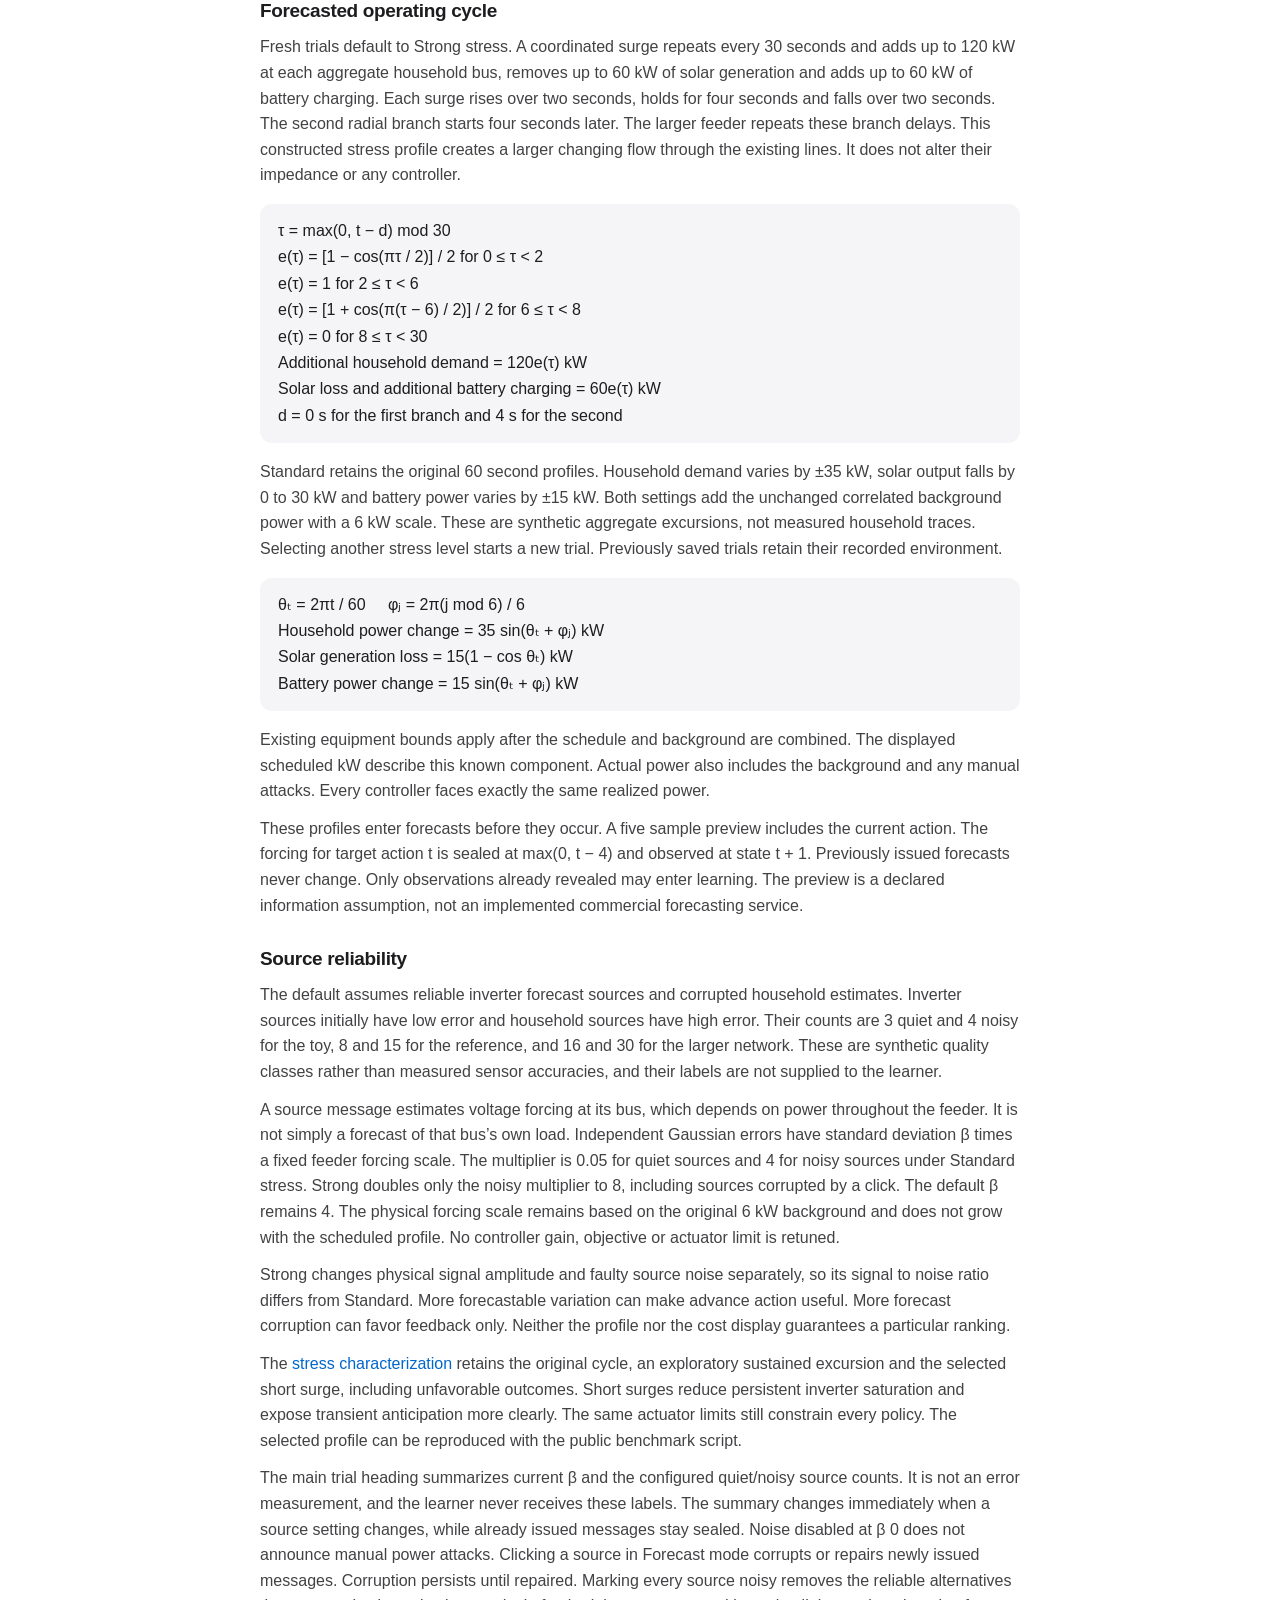
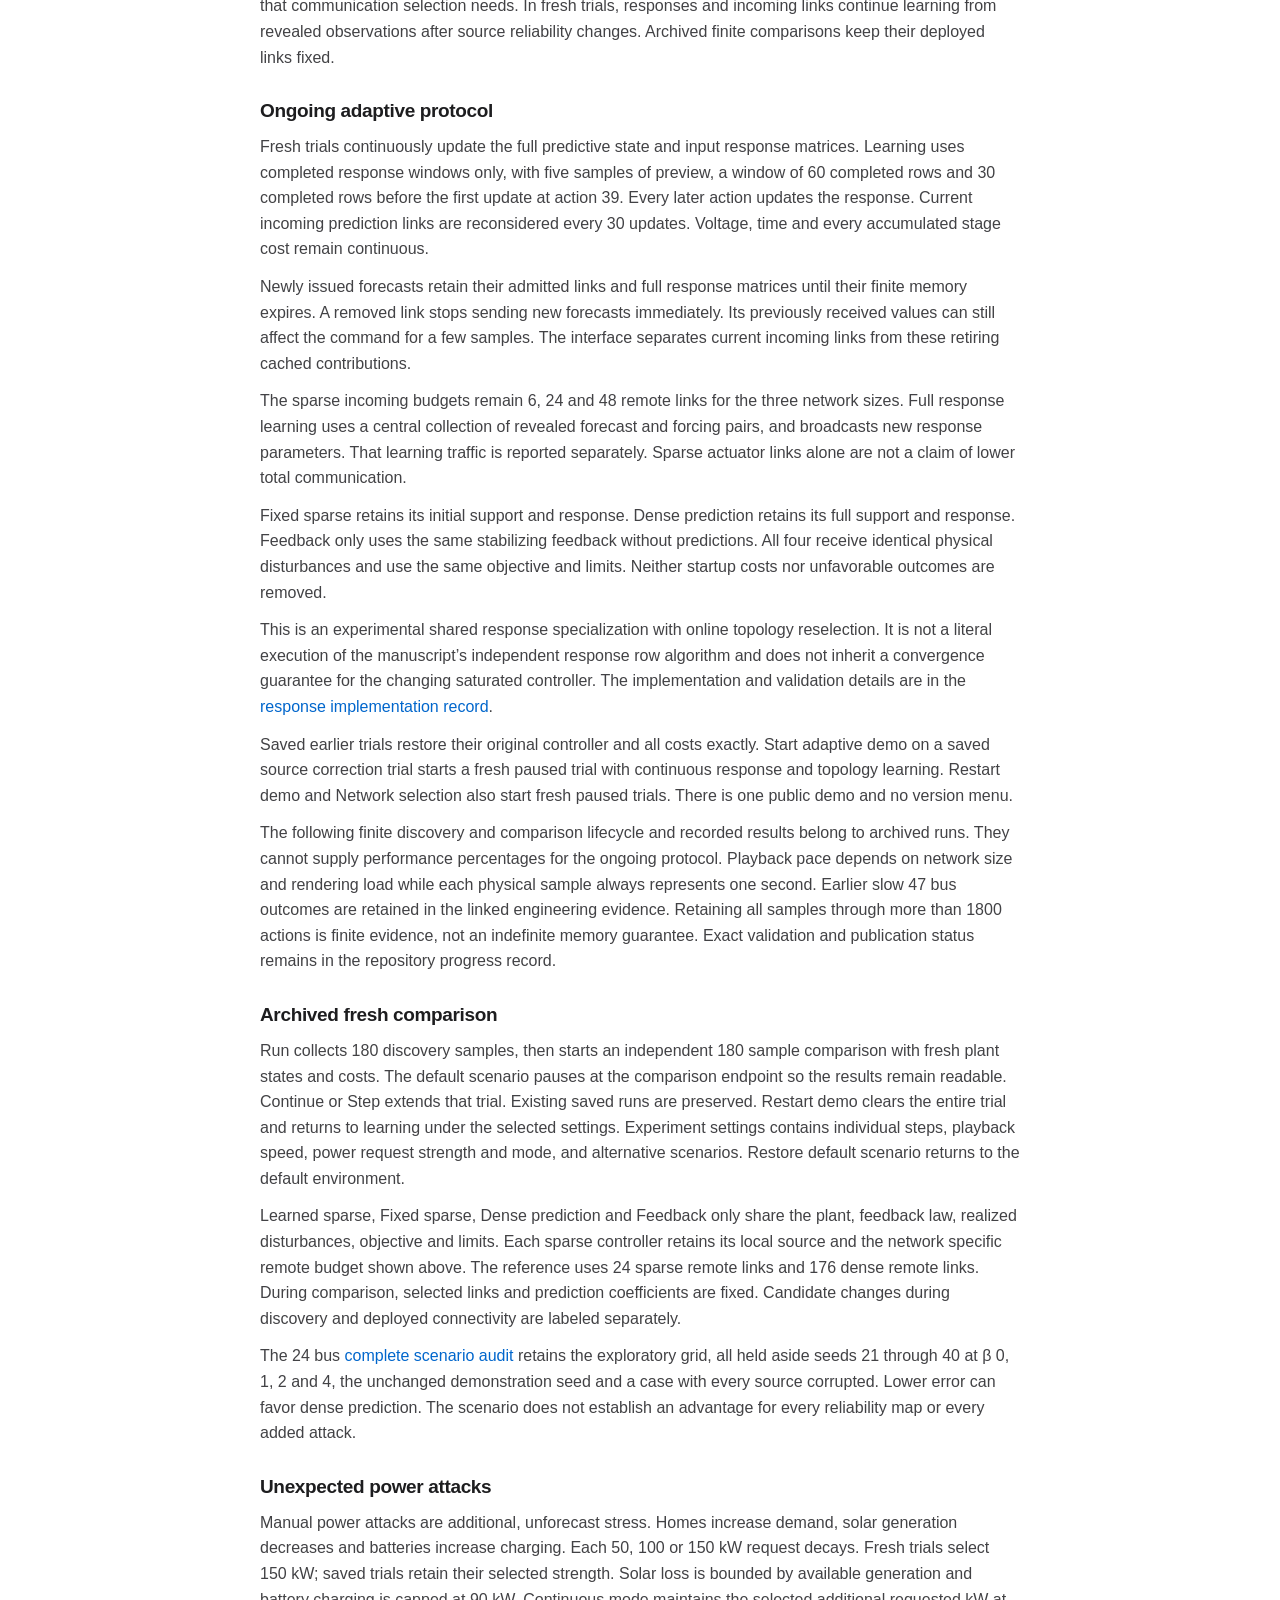
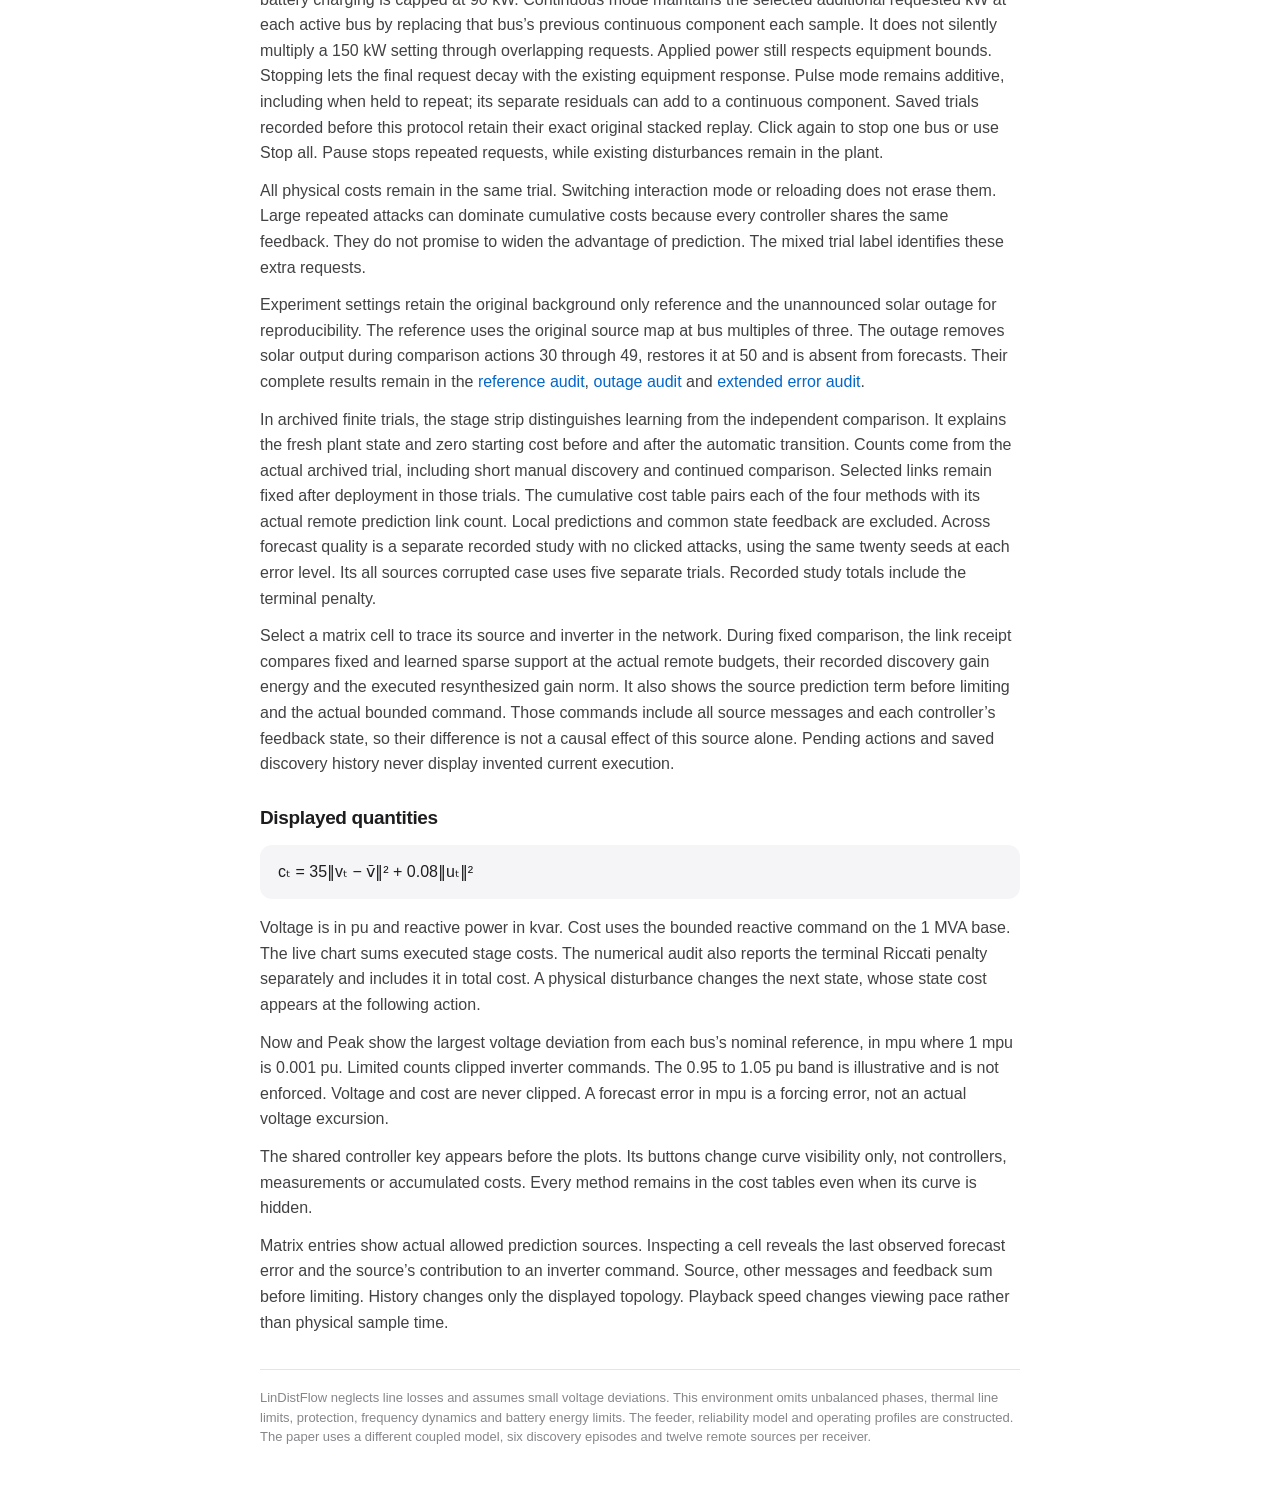
==== commit 4d343aa5: "Add stronger forecastable surges and explicit forecast corruption stress" ====
--- a/environment.html
+++ b/environment.html
@@ -36,13 +36,17 @@
 <div class="equation">vₜ = 1 − Rᵥpₜ − Xᵥqₜ<sup>load</sup> + XᵥEqₜ<sup>inv</sup><br>qₜ₊₁<sup>inv</sup> = aqₜ<sup>inv</sup> + (1 − a)uₜ &nbsp; &nbsp; a = exp(−1/2)</div>
 <p>Rᵥ and Xᵥ sum branch impedances along shared substation paths. E places inverter injections at their buses. The target v̄ is the feasible nominal profile with zero inverter reactive injection, ranging from 0.98738 to 1 pu for the reference and larger feeders, and 0.99610 to 1 pu for the toy.</p>
 <h2>Forecasted operating cycle</h2>
-<p>The default scenario adds repeating 60 second operating profiles to the existing correlated background power with a 6 kW scale. Household demand varies by ±35 kW around its nominal level. Solar generation falls by 0 to 30 kW below its 80 kW nominal output. Battery power varies by ±15 kW around its nominal demand. These synthetic profiles represent aggregate load schedules, a passing cloud and scheduled charging.</p>
+<p>Fresh trials default to Strong stress. A coordinated surge repeats every 30 seconds and adds up to 120 kW at each aggregate household bus, removes up to 60 kW of solar generation and adds up to 60 kW of battery charging. Each surge rises over two seconds, holds for four seconds and falls over two seconds. The second radial branch starts four seconds later. The larger feeder repeats these branch delays. This constructed stress profile creates a larger changing flow through the existing lines. It does not alter their impedance or any controller.</p>
+<div class="equation">τ = max(0, t − d) mod 30<br>e(τ) = [1 − cos(πτ / 2)] / 2 for 0 ≤ τ &lt; 2<br>e(τ) = 1 for 2 ≤ τ &lt; 6<br>e(τ) = [1 + cos(π(τ − 6) / 2)] / 2 for 6 ≤ τ &lt; 8<br>e(τ) = 0 for 8 ≤ τ &lt; 30<br>Additional household demand = 120e(τ) kW<br>Solar loss and additional battery charging = 60e(τ) kW<br>d = 0 s for the first branch and 4 s for the second</div>
+<p>Standard retains the original 60 second profiles. Household demand varies by ±35 kW, solar output falls by 0 to 30 kW and battery power varies by ±15 kW. Both settings add the unchanged correlated background power with a 6 kW scale. These are synthetic aggregate excursions, not measured household traces. Selecting another stress level starts a new trial. Previously saved trials retain their recorded environment.</p>
 <div class="equation">θₜ = 2πt / 60 &nbsp; &nbsp; φⱼ = 2π(j mod 6) / 6<br>Household power change = 35 sin(θₜ + φⱼ) kW<br>Solar generation loss = 15(1 − cos θₜ) kW<br>Battery power change = 15 sin(θₜ + φⱼ) kW</div>
 <p>Existing equipment bounds apply after the schedule and background are combined. The displayed scheduled kW describe this known component. Actual power also includes the background and any manual attacks. Every controller faces exactly the same realized power.</p>
 <p>These profiles enter forecasts before they occur. A five sample preview includes the current action. The forcing for target action t is sealed at max(0, t − 4) and observed at state t + 1. Previously issued forecasts never change. Only observations already revealed may enter learning. The preview is a declared information assumption, not an implemented commercial forecasting service.</p>
 <h2>Source reliability</h2>
 <p>The default assumes reliable inverter forecast sources and corrupted household estimates. Inverter sources initially have low error and household sources have high error. Their counts are 3 quiet and 4 noisy for the toy, 8 and 15 for the reference, and 16 and 30 for the larger network. These are synthetic quality classes rather than measured sensor accuracies, and their labels are not supplied to the learner.</p>
-<p>A source message estimates voltage forcing at its bus, which depends on power throughout the feeder. It is not simply a forecast of that bus’s own load. Independent Gaussian errors have standard deviation β times a fixed feeder forcing scale, multiplied by 0.05 for quiet sources or 4 for noisy sources. The default β = 4 declares substantial forecast corruption. The physical forcing scale remains based on the original 6 kW background and does not grow with the scheduled profile. No controller gain, objective or actuator limit is retuned.</p>
+<p>A source message estimates voltage forcing at its bus, which depends on power throughout the feeder. It is not simply a forecast of that bus’s own load. Independent Gaussian errors have standard deviation β times a fixed feeder forcing scale. The multiplier is 0.05 for quiet sources and 4 for noisy sources under Standard stress. Strong doubles only the noisy multiplier to 8, including sources corrupted by a click. The default β remains 4. The physical forcing scale remains based on the original 6 kW background and does not grow with the scheduled profile. No controller gain, objective or actuator limit is retuned.</p>
+<p>Strong changes physical signal amplitude and faulty source noise separately, so its signal to noise ratio differs from Standard. More forecastable variation can make advance action useful. More forecast corruption can favor feedback only. Neither the profile nor the cost display guarantees a particular ranking.</p>
+<p>The <a href="refinement/strong-stress-outcomes.json">stress characterization</a> retains the original cycle, an exploratory sustained excursion and the selected short surge, including unfavorable outcomes. Short surges reduce persistent inverter saturation and expose transient anticipation more clearly. The same actuator limits still constrain every policy. The selected profile can be reproduced with the public benchmark script.</p>
 <p>The main trial heading summarizes current β and the configured quiet/noisy source counts. It is not an error measurement, and the learner never receives these labels. The summary changes immediately when a source setting changes, while already issued messages stay sealed. Noise disabled at β 0 does not announce manual power attacks. Clicking a source in Forecast mode corrupts or repairs newly issued messages. Corruption persists until repaired. Marking every source noisy removes the reliable alternatives that communication selection needs. In fresh trials, responses and incoming links continue learning from revealed observations after source reliability changes. Archived finite comparisons keep their deployed links fixed.</p>
 <h2>Ongoing adaptive protocol</h2>
 <p>Fresh trials continuously update the full predictive state and input response matrices. Learning uses completed response windows only, with five samples of preview, a window of 60 completed rows and 30 completed rows before the first update at action 39. Every later action updates the response. Current incoming prediction links are reconsidered every 30 updates. Voltage, time and every accumulated stage cost remain continuous.</p>
@@ -57,7 +61,7 @@
 <p>Learned sparse, Fixed sparse, Dense prediction and Feedback only share the plant, feedback law, realized disturbances, objective and limits. Each sparse controller retains its local source and the network specific remote budget shown above. The reference uses 24 sparse remote links and 176 dense remote links. During comparison, selected links and prediction coefficients are fixed. Candidate changes during discovery and deployed connectivity are labeled separately.</p>
 <p>The 24 bus <a href="benchmark-forecasted-scenario.json">complete scenario audit</a> retains the exploratory grid, all held aside seeds 21 through 40 at β 0, 1, 2 and 4, the unchanged demonstration seed and a case with every source corrupted. Lower error can favor dense prediction. The scenario does not establish an advantage for every reliability map or every added attack.</p>
 <h2>Unexpected power attacks</h2>
-<p>Manual power attacks are additional, unforecast stress. Homes increase demand, solar generation decreases and batteries increase charging. Each 50, 100 or 150 kW request decays. Solar loss is bounded by available generation and battery charging is capped at 90 kW. Continuous mode maintains the selected additional requested kW at each active bus by replacing that bus’s previous continuous component each sample. It does not silently multiply a 150 kW setting through overlapping requests. Applied power still respects equipment bounds. Stopping lets the final request decay with the existing equipment response. Pulse mode remains additive, including when held to repeat; its separate residuals can add to a continuous component. Saved trials recorded before this protocol retain their exact original stacked replay. Click again to stop one bus or use Stop all. Pause stops repeated requests, while existing disturbances remain in the plant.</p>
+<p>Manual power attacks are additional, unforecast stress. Homes increase demand, solar generation decreases and batteries increase charging. Each 50, 100 or 150 kW request decays. Fresh trials select 150 kW; saved trials retain their selected strength. Solar loss is bounded by available generation and battery charging is capped at 90 kW. Continuous mode maintains the selected additional requested kW at each active bus by replacing that bus’s previous continuous component each sample. It does not silently multiply a 150 kW setting through overlapping requests. Applied power still respects equipment bounds. Stopping lets the final request decay with the existing equipment response. Pulse mode remains additive, including when held to repeat; its separate residuals can add to a continuous component. Saved trials recorded before this protocol retain their exact original stacked replay. Click again to stop one bus or use Stop all. Pause stops repeated requests, while existing disturbances remain in the plant.</p>
 <p>All physical costs remain in the same trial. Switching interaction mode or reloading does not erase them. Large repeated attacks can dominate cumulative costs because every controller shares the same feedback. They do not promise to widen the advantage of prediction. The mixed trial label identifies these extra requests.</p>
 <p>Experiment settings retain the original background only reference and the unannounced solar outage for reproducibility. The reference uses the original source map at bus multiples of three. The outage removes solar output during comparison actions 30 through 49, restores it at 50 and is absent from forecasts. Their complete results remain in the <a href="benchmark-communication.json">reference audit</a>, <a href="benchmark-stress.json">outage audit</a> and <a href="benchmark-forecast-stress.json">extended error audit</a>.</p>
 <p>In archived finite trials, the stage strip distinguishes learning from the independent comparison. It explains the fresh plant state and zero starting cost before and after the automatic transition. Counts come from the actual archived trial, including short manual discovery and continued comparison. Selected links remain fixed after deployment in those trials. The cumulative cost table pairs each of the four methods with its actual remote prediction link count. Local predictions and common state feedback are excluded. Across forecast quality is a separate recorded study with no clicked attacks, using the same twenty seeds at each error level. Its all sources corrupted case uses five separate trials. Recorded study totals include the terminal penalty.</p>
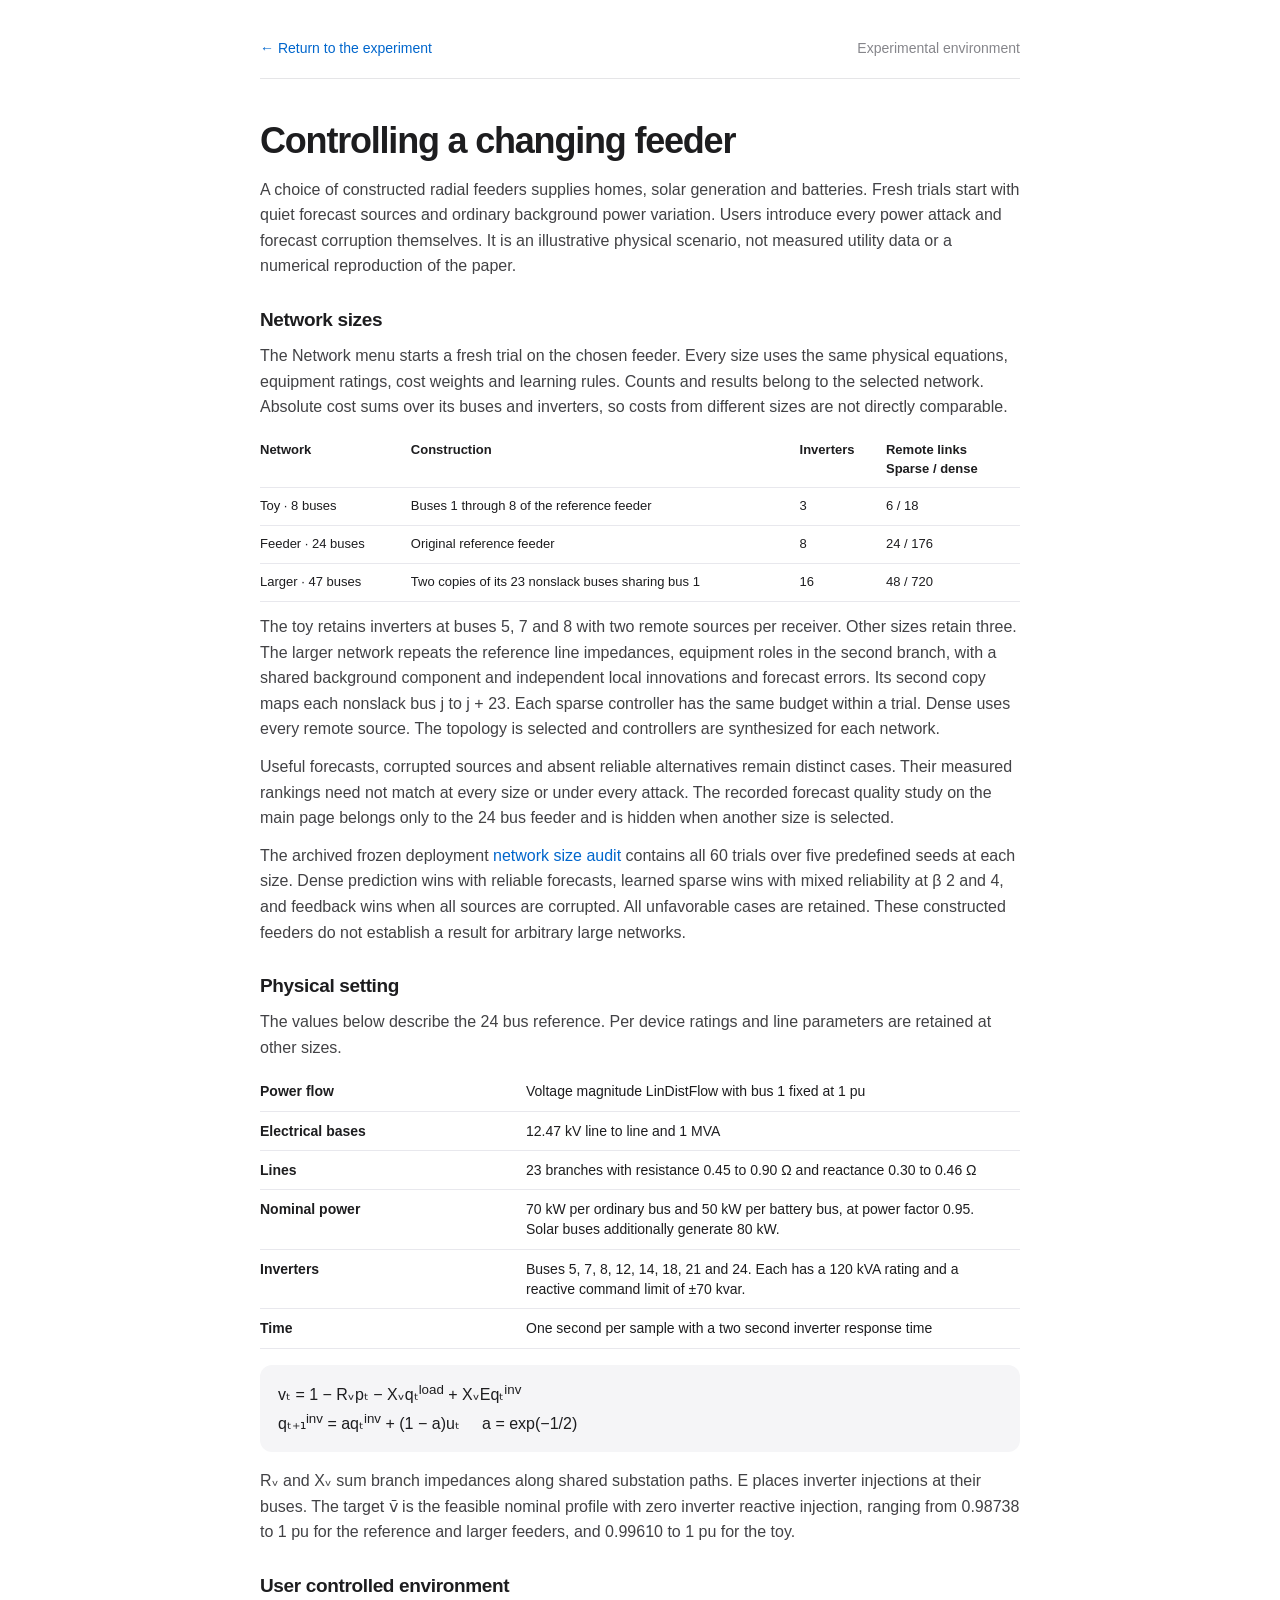
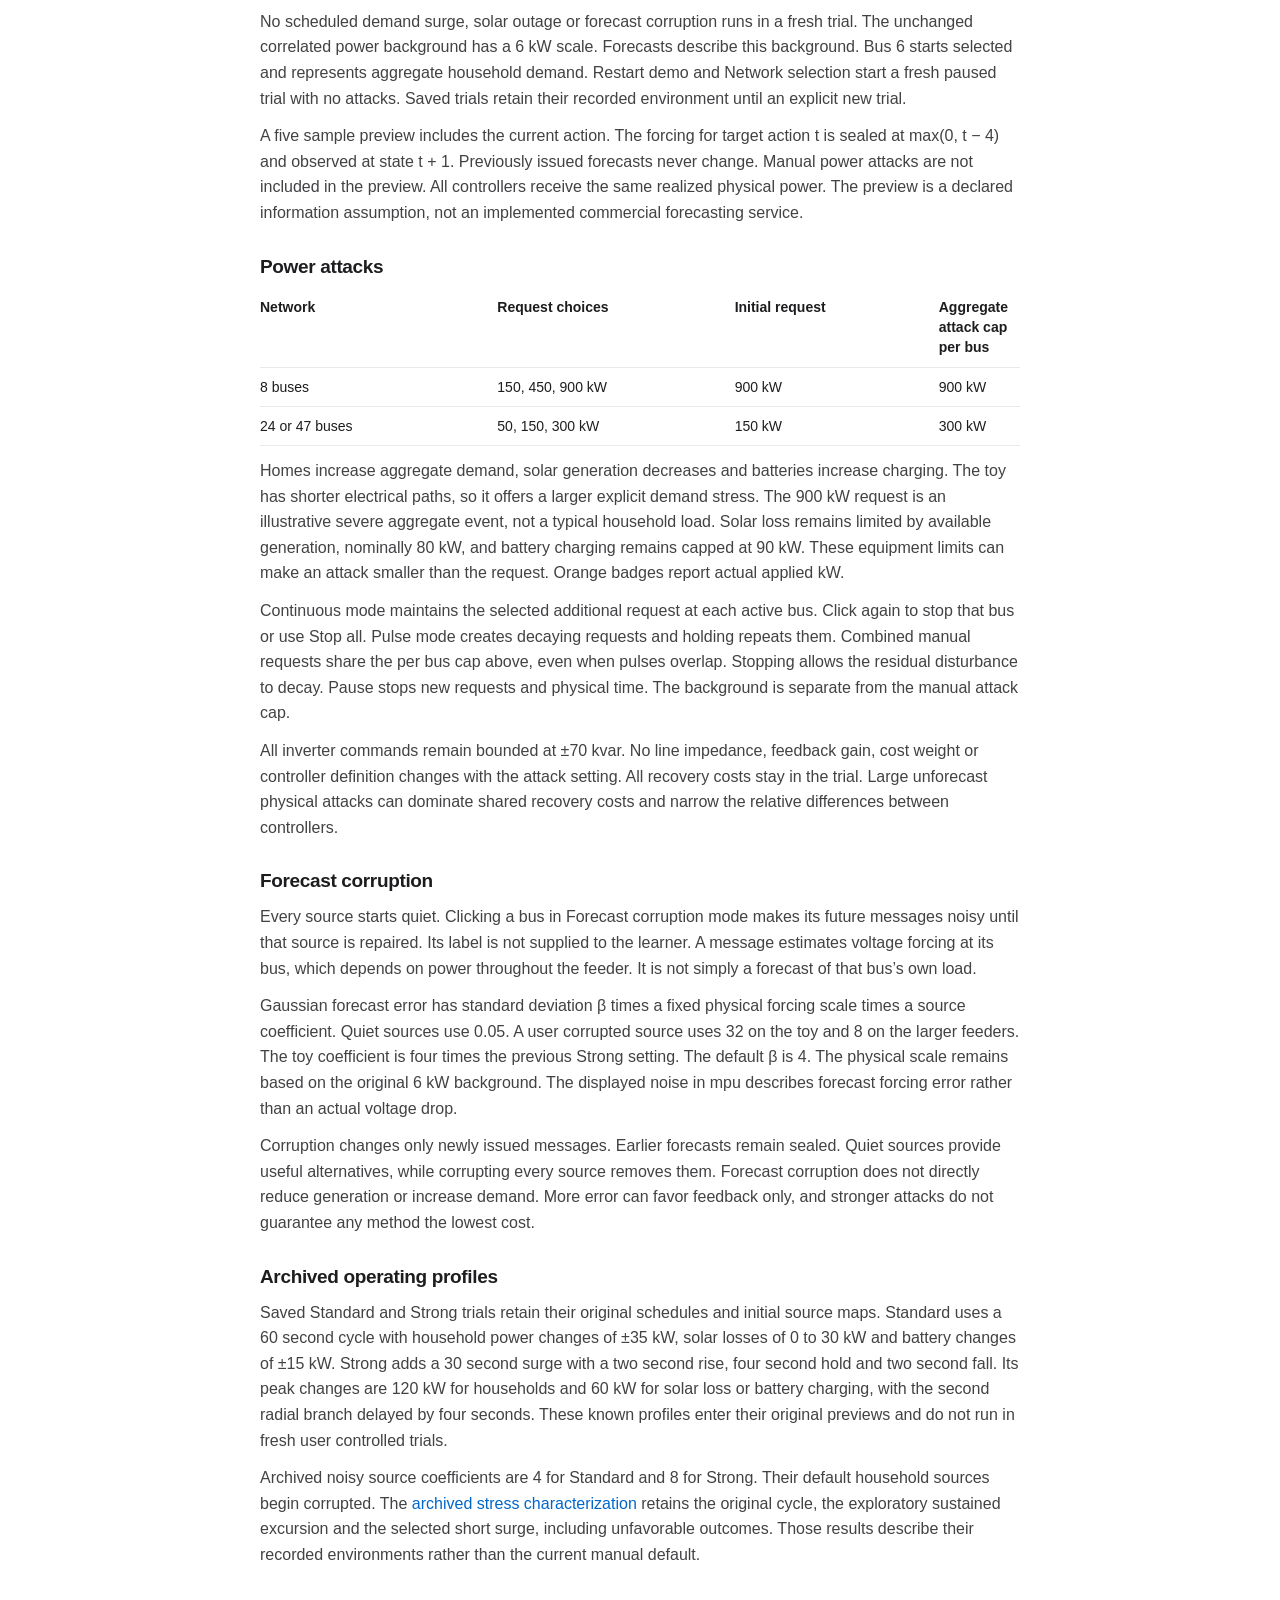
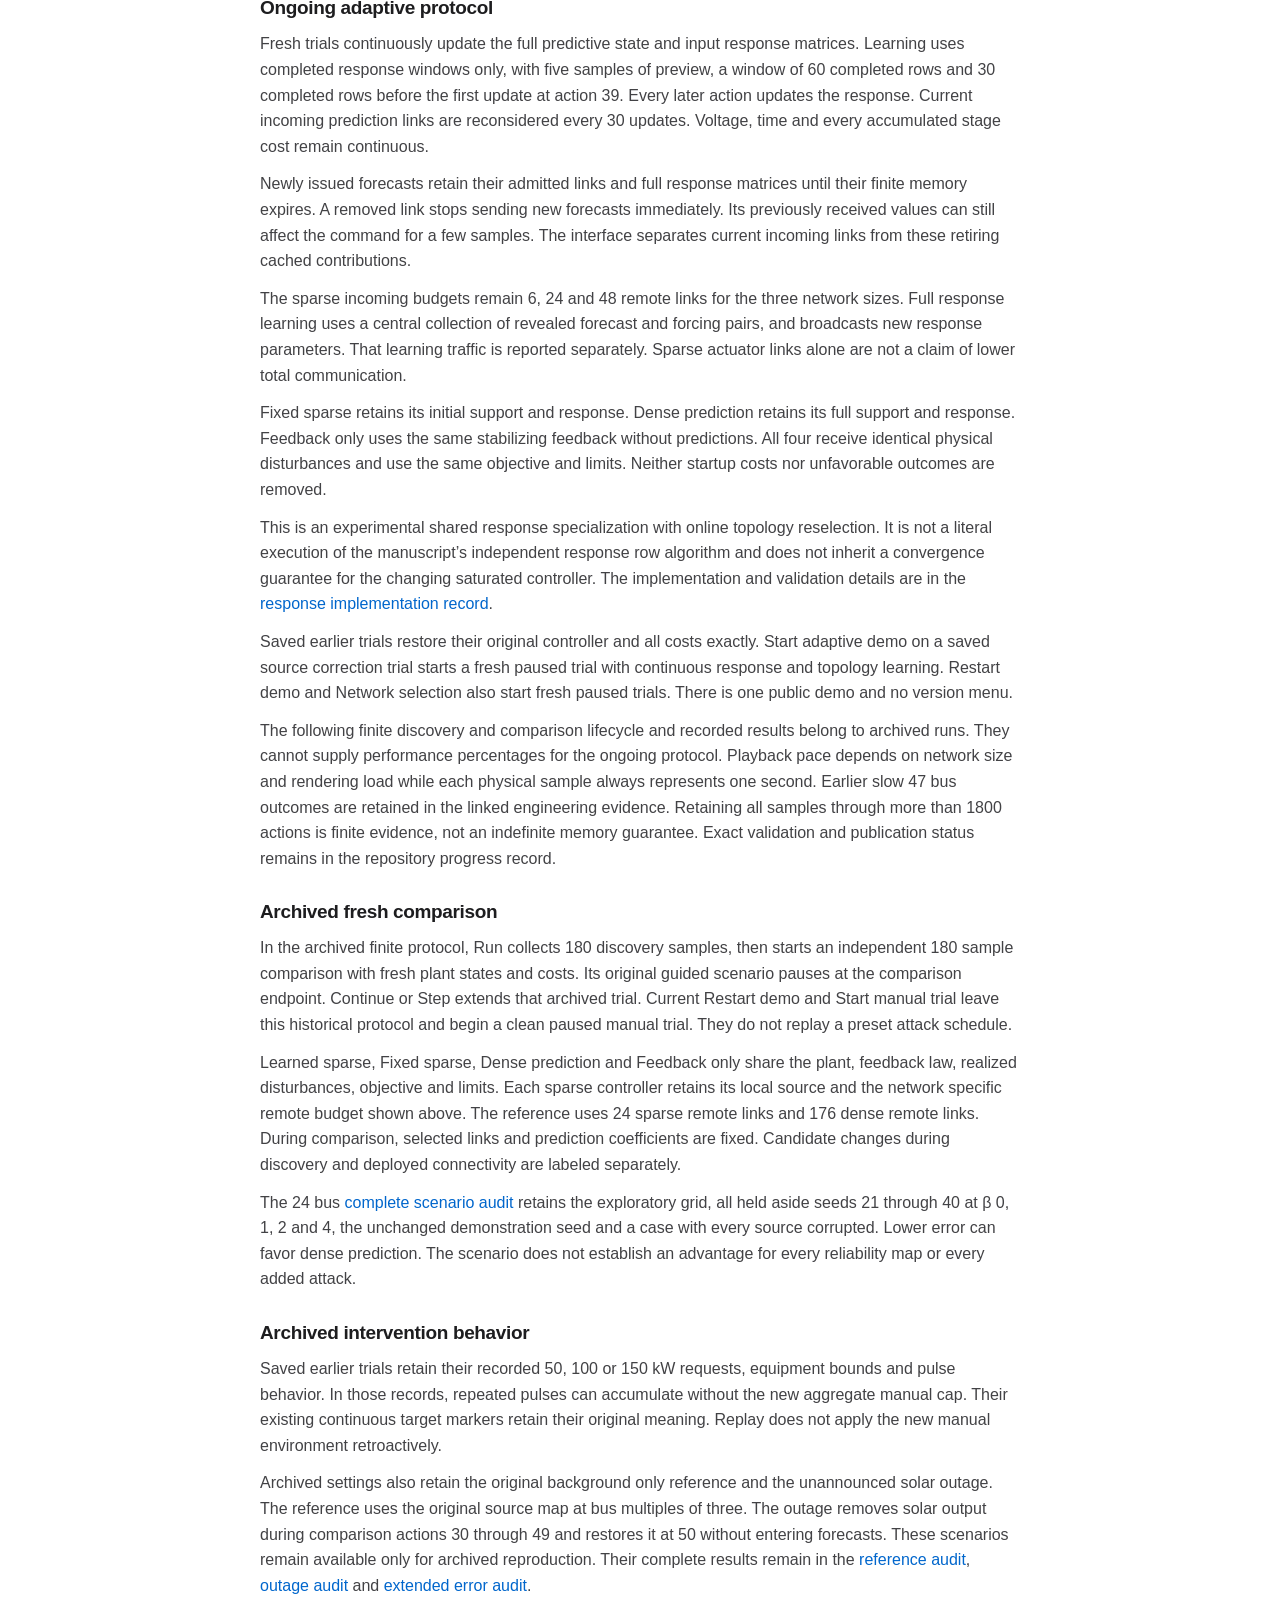
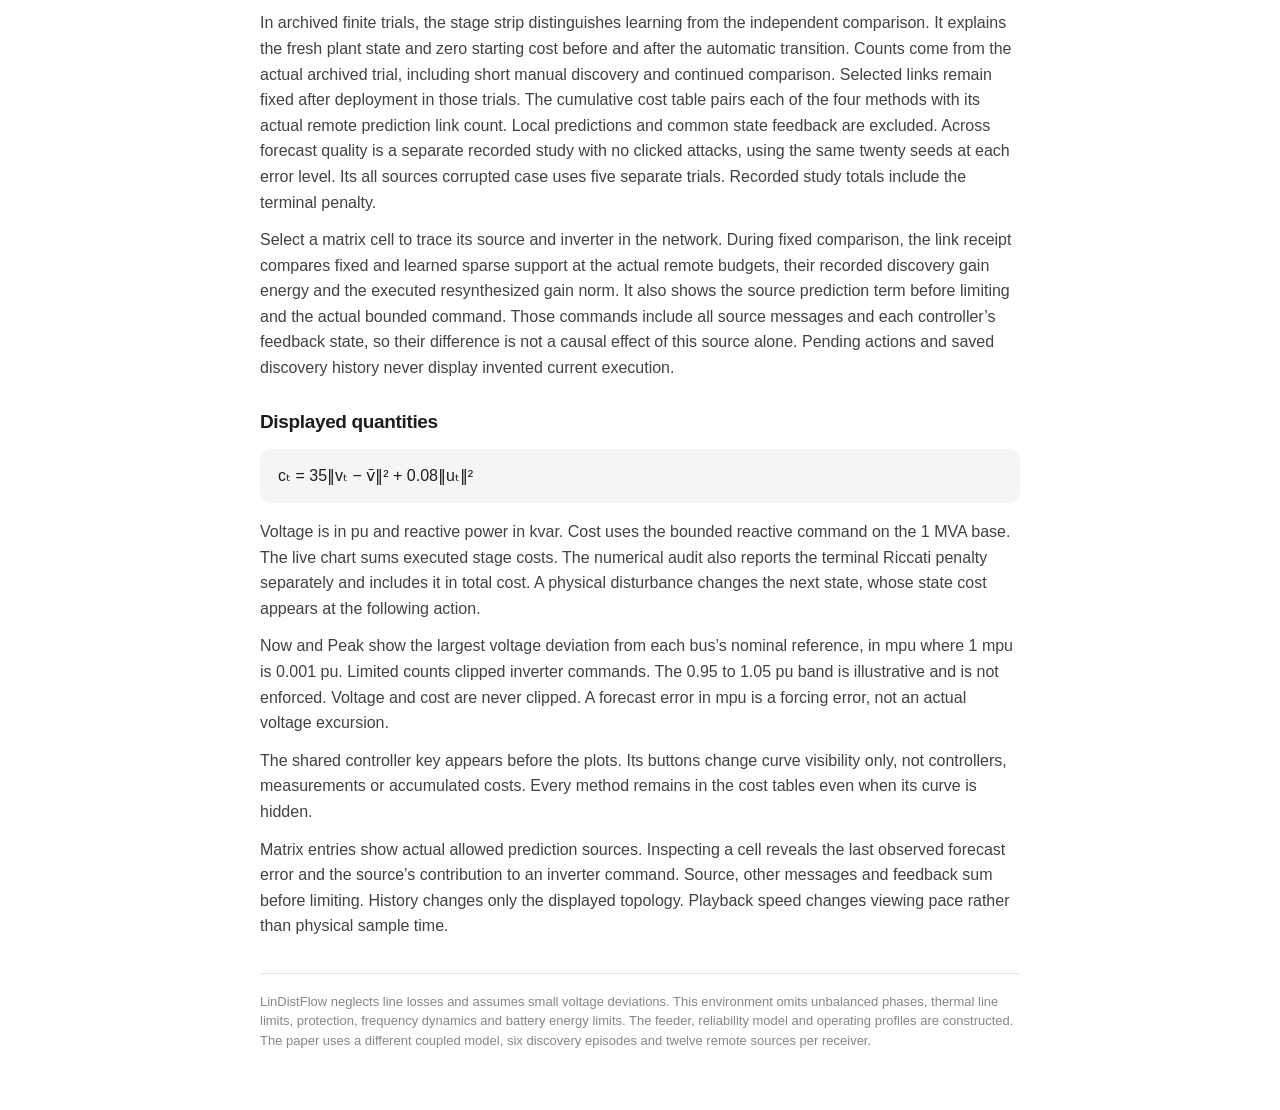
==== commit 6e6b4d65: "Start clean manual trials and strengthen toy feeder interventions" ====
--- a/environment.html
+++ b/environment.html
@@ -11,8 +11,8 @@
 </head>
 <body><main>
 <nav><a href="./">← Return to the experiment</a><span>Experimental environment</span></nav>
-<h1>Forecasting changing feeder demand</h1>
-<p>A choice of constructed radial feeders supplies homes, solar generation and batteries. The default experiment asks whether useful advance forecasts can keep voltage closer to its nominal profile when some forecast sources are corrupted. It is an illustrative physical scenario, not measured utility data or a numerical reproduction of the paper.</p>
+<h1>Controlling a changing feeder</h1>
+<p>A choice of constructed radial feeders supplies homes, solar generation and batteries. Fresh trials start with quiet forecast sources and ordinary background power variation. Users introduce every power attack and forecast corruption themselves. It is an illustrative physical scenario, not measured utility data or a numerical reproduction of the paper.</p>
 <h2>Network sizes</h2>
 <p>The Network menu starts a fresh trial on the chosen feeder. Every size uses the same physical equations, equipment ratings, cost weights and learning rules. Counts and results belong to the selected network. Absolute cost sums over its buses and inverters, so costs from different sizes are not directly comparable.</p>
 <table class="network-scenarios" aria-label="Network scenarios"><thead><tr><th>Network</th><th>Construction</th><th>Inverters</th><th>Remote links<br>Sparse / dense</th></tr></thead><tbody>
@@ -20,7 +20,7 @@
 <tr><td>Feeder · 24 buses</td><td>Original reference feeder</td><td>8</td><td>24 / 176</td></tr>
 <tr><td>Larger · 47 buses</td><td>Two copies of its 23 nonslack buses sharing bus 1</td><td>16</td><td>48 / 720</td></tr>
 </tbody></table>
-<p>The toy retains inverters at buses 5, 7 and 8 with two remote sources per receiver. Other sizes retain three. The larger network repeats the reference line impedances, equipment roles and scheduled phases in the second branch, with a shared background component and independent local innovations and forecast errors. Its second copy maps each nonslack bus j to j + 23. Each sparse controller has the same budget within a trial. Dense uses every remote source. The topology is selected and controllers are synthesized for each network.</p>
+<p>The toy retains inverters at buses 5, 7 and 8 with two remote sources per receiver. Other sizes retain three. The larger network repeats the reference line impedances, equipment roles in the second branch, with a shared background component and independent local innovations and forecast errors. Its second copy maps each nonslack bus j to j + 23. Each sparse controller has the same budget within a trial. Dense uses every remote source. The topology is selected and controllers are synthesized for each network.</p>
 <p>Useful forecasts, corrupted sources and absent reliable alternatives remain distinct cases. Their measured rankings need not match at every size or under every attack. The recorded forecast quality study on the main page belongs only to the 24 bus feeder and is hidden when another size is selected.</p>
 <p>The archived frozen deployment <a href="benchmark-network-scenarios.json">network size audit</a> contains all 60 trials over five predefined seeds at each size. Dense prediction wins with reliable forecasts, learned sparse wins with mixed reliability at β 2 and 4, and feedback wins when all sources are corrupted. All unfavorable cases are retained. These constructed feeders do not establish a result for arbitrary large networks.</p>
 <h2>Physical setting</h2>
@@ -35,19 +35,24 @@
 </table>
 <div class="equation">vₜ = 1 − Rᵥpₜ − Xᵥqₜ<sup>load</sup> + XᵥEqₜ<sup>inv</sup><br>qₜ₊₁<sup>inv</sup> = aqₜ<sup>inv</sup> + (1 − a)uₜ &nbsp; &nbsp; a = exp(−1/2)</div>
 <p>Rᵥ and Xᵥ sum branch impedances along shared substation paths. E places inverter injections at their buses. The target v̄ is the feasible nominal profile with zero inverter reactive injection, ranging from 0.98738 to 1 pu for the reference and larger feeders, and 0.99610 to 1 pu for the toy.</p>
-<h2>Forecasted operating cycle</h2>
-<p>Fresh trials default to Strong stress. A coordinated surge repeats every 30 seconds and adds up to 120 kW at each aggregate household bus, removes up to 60 kW of solar generation and adds up to 60 kW of battery charging. Each surge rises over two seconds, holds for four seconds and falls over two seconds. The second radial branch starts four seconds later. The larger feeder repeats these branch delays. This constructed stress profile creates a larger changing flow through the existing lines. It does not alter their impedance or any controller.</p>
-<div class="equation">τ = max(0, t − d) mod 30<br>e(τ) = [1 − cos(πτ / 2)] / 2 for 0 ≤ τ &lt; 2<br>e(τ) = 1 for 2 ≤ τ &lt; 6<br>e(τ) = [1 + cos(π(τ − 6) / 2)] / 2 for 6 ≤ τ &lt; 8<br>e(τ) = 0 for 8 ≤ τ &lt; 30<br>Additional household demand = 120e(τ) kW<br>Solar loss and additional battery charging = 60e(τ) kW<br>d = 0 s for the first branch and 4 s for the second</div>
-<p>Standard retains the original 60 second profiles. Household demand varies by ±35 kW, solar output falls by 0 to 30 kW and battery power varies by ±15 kW. Both settings add the unchanged correlated background power with a 6 kW scale. These are synthetic aggregate excursions, not measured household traces. Selecting another stress level starts a new trial. Previously saved trials retain their recorded environment.</p>
-<div class="equation">θₜ = 2πt / 60 &nbsp; &nbsp; φⱼ = 2π(j mod 6) / 6<br>Household power change = 35 sin(θₜ + φⱼ) kW<br>Solar generation loss = 15(1 − cos θₜ) kW<br>Battery power change = 15 sin(θₜ + φⱼ) kW</div>
-<p>Existing equipment bounds apply after the schedule and background are combined. The displayed scheduled kW describe this known component. Actual power also includes the background and any manual attacks. Every controller faces exactly the same realized power.</p>
-<p>These profiles enter forecasts before they occur. A five sample preview includes the current action. The forcing for target action t is sealed at max(0, t − 4) and observed at state t + 1. Previously issued forecasts never change. Only observations already revealed may enter learning. The preview is a declared information assumption, not an implemented commercial forecasting service.</p>
-<h2>Source reliability</h2>
-<p>The default assumes reliable inverter forecast sources and corrupted household estimates. Inverter sources initially have low error and household sources have high error. Their counts are 3 quiet and 4 noisy for the toy, 8 and 15 for the reference, and 16 and 30 for the larger network. These are synthetic quality classes rather than measured sensor accuracies, and their labels are not supplied to the learner.</p>
-<p>A source message estimates voltage forcing at its bus, which depends on power throughout the feeder. It is not simply a forecast of that bus’s own load. Independent Gaussian errors have standard deviation β times a fixed feeder forcing scale. The multiplier is 0.05 for quiet sources and 4 for noisy sources under Standard stress. Strong doubles only the noisy multiplier to 8, including sources corrupted by a click. The default β remains 4. The physical forcing scale remains based on the original 6 kW background and does not grow with the scheduled profile. No controller gain, objective or actuator limit is retuned.</p>
-<p>Strong changes physical signal amplitude and faulty source noise separately, so its signal to noise ratio differs from Standard. More forecastable variation can make advance action useful. More forecast corruption can favor feedback only. Neither the profile nor the cost display guarantees a particular ranking.</p>
-<p>The <a href="refinement/strong-stress-outcomes.json">stress characterization</a> retains the original cycle, an exploratory sustained excursion and the selected short surge, including unfavorable outcomes. Short surges reduce persistent inverter saturation and expose transient anticipation more clearly. The same actuator limits still constrain every policy. The selected profile can be reproduced with the public benchmark script.</p>
-<p>The main trial heading summarizes current β and the configured quiet/noisy source counts. It is not an error measurement, and the learner never receives these labels. The summary changes immediately when a source setting changes, while already issued messages stay sealed. Noise disabled at β 0 does not announce manual power attacks. Clicking a source in Forecast mode corrupts or repairs newly issued messages. Corruption persists until repaired. Marking every source noisy removes the reliable alternatives that communication selection needs. In fresh trials, responses and incoming links continue learning from revealed observations after source reliability changes. Archived finite comparisons keep their deployed links fixed.</p>
+<h2>User controlled environment</h2>
+<p>No scheduled demand surge, solar outage or forecast corruption runs in a fresh trial. The unchanged correlated power background has a 6 kW scale. Forecasts describe this background. Bus 6 starts selected and represents aggregate household demand. Restart demo and Network selection start a fresh paused trial with no attacks. Saved trials retain their recorded environment until an explicit new trial.</p>
+<p>A five sample preview includes the current action. The forcing for target action t is sealed at max(0, t − 4) and observed at state t + 1. Previously issued forecasts never change. Manual power attacks are not included in the preview. All controllers receive the same realized physical power. The preview is a declared information assumption, not an implemented commercial forecasting service.</p>
+<h2>Power attacks</h2>
+<table aria-label="Manual power requests"><thead><tr><th>Network</th><th>Request choices</th><th>Initial request</th><th>Aggregate attack cap per bus</th></tr></thead><tbody>
+<tr><td>8 buses</td><td>150, 450, 900 kW</td><td>900 kW</td><td>900 kW</td></tr>
+<tr><td>24 or 47 buses</td><td>50, 150, 300 kW</td><td>150 kW</td><td>300 kW</td></tr>
+</tbody></table>
+<p>Homes increase aggregate demand, solar generation decreases and batteries increase charging. The toy has shorter electrical paths, so it offers a larger explicit demand stress. The 900 kW request is an illustrative severe aggregate event, not a typical household load. Solar loss remains limited by available generation, nominally 80 kW, and battery charging remains capped at 90 kW. These equipment limits can make an attack smaller than the request. Orange badges report actual applied kW.</p>
+<p>Continuous mode maintains the selected additional request at each active bus. Click again to stop that bus or use Stop all. Pulse mode creates decaying requests and holding repeats them. Combined manual requests share the per bus cap above, even when pulses overlap. Stopping allows the residual disturbance to decay. Pause stops new requests and physical time. The background is separate from the manual attack cap.</p>
+<p>All inverter commands remain bounded at ±70 kvar. No line impedance, feedback gain, cost weight or controller definition changes with the attack setting. All recovery costs stay in the trial. Large unforecast physical attacks can dominate shared recovery costs and narrow the relative differences between controllers.</p>
+<h2>Forecast corruption</h2>
+<p>Every source starts quiet. Clicking a bus in Forecast corruption mode makes its future messages noisy until that source is repaired. Its label is not supplied to the learner. A message estimates voltage forcing at its bus, which depends on power throughout the feeder. It is not simply a forecast of that bus’s own load.</p>
+<p>Gaussian forecast error has standard deviation β times a fixed physical forcing scale times a source coefficient. Quiet sources use 0.05. A user corrupted source uses 32 on the toy and 8 on the larger feeders. The toy coefficient is four times the previous Strong setting. The default β is 4. The physical scale remains based on the original 6 kW background. The displayed noise in mpu describes forecast forcing error rather than an actual voltage drop.</p>
+<p>Corruption changes only newly issued messages. Earlier forecasts remain sealed. Quiet sources provide useful alternatives, while corrupting every source removes them. Forecast corruption does not directly reduce generation or increase demand. More error can favor feedback only, and stronger attacks do not guarantee any method the lowest cost.</p>
+<h2>Archived operating profiles</h2>
+<p>Saved Standard and Strong trials retain their original schedules and initial source maps. Standard uses a 60 second cycle with household power changes of ±35 kW, solar losses of 0 to 30 kW and battery changes of ±15 kW. Strong adds a 30 second surge with a two second rise, four second hold and two second fall. Its peak changes are 120 kW for households and 60 kW for solar loss or battery charging, with the second radial branch delayed by four seconds. These known profiles enter their original previews and do not run in fresh user controlled trials.</p>
+<p>Archived noisy source coefficients are 4 for Standard and 8 for Strong. Their default household sources begin corrupted. The <a href="refinement/strong-stress-outcomes.json">archived stress characterization</a> retains the original cycle, the exploratory sustained excursion and the selected short surge, including unfavorable outcomes. Those results describe their recorded environments rather than the current manual default.</p>
 <h2>Ongoing adaptive protocol</h2>
 <p>Fresh trials continuously update the full predictive state and input response matrices. Learning uses completed response windows only, with five samples of preview, a window of 60 completed rows and 30 completed rows before the first update at action 39. Every later action updates the response. Current incoming prediction links are reconsidered every 30 updates. Voltage, time and every accumulated stage cost remain continuous.</p>
 <p>Newly issued forecasts retain their admitted links and full response matrices until their finite memory expires. A removed link stops sending new forecasts immediately. Its previously received values can still affect the command for a few samples. The interface separates current incoming links from these retiring cached contributions.</p>
@@ -57,13 +62,12 @@
 <p>Saved earlier trials restore their original controller and all costs exactly. Start adaptive demo on a saved source correction trial starts a fresh paused trial with continuous response and topology learning. Restart demo and Network selection also start fresh paused trials. There is one public demo and no version menu.</p>
 <p>The following finite discovery and comparison lifecycle and recorded results belong to archived runs. They cannot supply performance percentages for the ongoing protocol. Playback pace depends on network size and rendering load while each physical sample always represents one second. Earlier slow 47 bus outcomes are retained in the linked engineering evidence. Retaining all samples through more than 1800 actions is finite evidence, not an indefinite memory guarantee. Exact validation and publication status remains in the repository progress record.</p>
 <h2>Archived fresh comparison</h2>
-<p>Run collects 180 discovery samples, then starts an independent 180 sample comparison with fresh plant states and costs. The default scenario pauses at the comparison endpoint so the results remain readable. Continue or Step extends that trial. Existing saved runs are preserved. Restart demo clears the entire trial and returns to learning under the selected settings. Experiment settings contains individual steps, playback speed, power request strength and mode, and alternative scenarios. Restore default scenario returns to the default environment.</p>
+<p>In the archived finite protocol, Run collects 180 discovery samples, then starts an independent 180 sample comparison with fresh plant states and costs. Its original guided scenario pauses at the comparison endpoint. Continue or Step extends that archived trial. Current Restart demo and Start manual trial leave this historical protocol and begin a clean paused manual trial. They do not replay a preset attack schedule.</p>
 <p>Learned sparse, Fixed sparse, Dense prediction and Feedback only share the plant, feedback law, realized disturbances, objective and limits. Each sparse controller retains its local source and the network specific remote budget shown above. The reference uses 24 sparse remote links and 176 dense remote links. During comparison, selected links and prediction coefficients are fixed. Candidate changes during discovery and deployed connectivity are labeled separately.</p>
 <p>The 24 bus <a href="benchmark-forecasted-scenario.json">complete scenario audit</a> retains the exploratory grid, all held aside seeds 21 through 40 at β 0, 1, 2 and 4, the unchanged demonstration seed and a case with every source corrupted. Lower error can favor dense prediction. The scenario does not establish an advantage for every reliability map or every added attack.</p>
-<h2>Unexpected power attacks</h2>
-<p>Manual power attacks are additional, unforecast stress. Homes increase demand, solar generation decreases and batteries increase charging. Each 50, 100 or 150 kW request decays. Fresh trials select 150 kW; saved trials retain their selected strength. Solar loss is bounded by available generation and battery charging is capped at 90 kW. Continuous mode maintains the selected additional requested kW at each active bus by replacing that bus’s previous continuous component each sample. It does not silently multiply a 150 kW setting through overlapping requests. Applied power still respects equipment bounds. Stopping lets the final request decay with the existing equipment response. Pulse mode remains additive, including when held to repeat; its separate residuals can add to a continuous component. Saved trials recorded before this protocol retain their exact original stacked replay. Click again to stop one bus or use Stop all. Pause stops repeated requests, while existing disturbances remain in the plant.</p>
-<p>All physical costs remain in the same trial. Switching interaction mode or reloading does not erase them. Large repeated attacks can dominate cumulative costs because every controller shares the same feedback. They do not promise to widen the advantage of prediction. The mixed trial label identifies these extra requests.</p>
-<p>Experiment settings retain the original background only reference and the unannounced solar outage for reproducibility. The reference uses the original source map at bus multiples of three. The outage removes solar output during comparison actions 30 through 49, restores it at 50 and is absent from forecasts. Their complete results remain in the <a href="benchmark-communication.json">reference audit</a>, <a href="benchmark-stress.json">outage audit</a> and <a href="benchmark-forecast-stress.json">extended error audit</a>.</p>
+<h2>Archived intervention behavior</h2>
+<p>Saved earlier trials retain their recorded 50, 100 or 150 kW requests, equipment bounds and pulse behavior. In those records, repeated pulses can accumulate without the new aggregate manual cap. Their existing continuous target markers retain their original meaning. Replay does not apply the new manual environment retroactively.</p>
+<p>Archived settings also retain the original background only reference and the unannounced solar outage. The reference uses the original source map at bus multiples of three. The outage removes solar output during comparison actions 30 through 49 and restores it at 50 without entering forecasts. These scenarios remain available only for archived reproduction. Their complete results remain in the <a href="benchmark-communication.json">reference audit</a>, <a href="benchmark-stress.json">outage audit</a> and <a href="benchmark-forecast-stress.json">extended error audit</a>.</p>
 <p>In archived finite trials, the stage strip distinguishes learning from the independent comparison. It explains the fresh plant state and zero starting cost before and after the automatic transition. Counts come from the actual archived trial, including short manual discovery and continued comparison. Selected links remain fixed after deployment in those trials. The cumulative cost table pairs each of the four methods with its actual remote prediction link count. Local predictions and common state feedback are excluded. Across forecast quality is a separate recorded study with no clicked attacks, using the same twenty seeds at each error level. Its all sources corrupted case uses five separate trials. Recorded study totals include the terminal penalty.</p>
 <p>Select a matrix cell to trace its source and inverter in the network. During fixed comparison, the link receipt compares fixed and learned sparse support at the actual remote budgets, their recorded discovery gain energy and the executed resynthesized gain norm. It also shows the source prediction term before limiting and the actual bounded command. Those commands include all source messages and each controller’s feedback state, so their difference is not a causal effect of this source alone. Pending actions and saved discovery history never display invented current execution.</p>
 <h2>Displayed quantities</h2>
